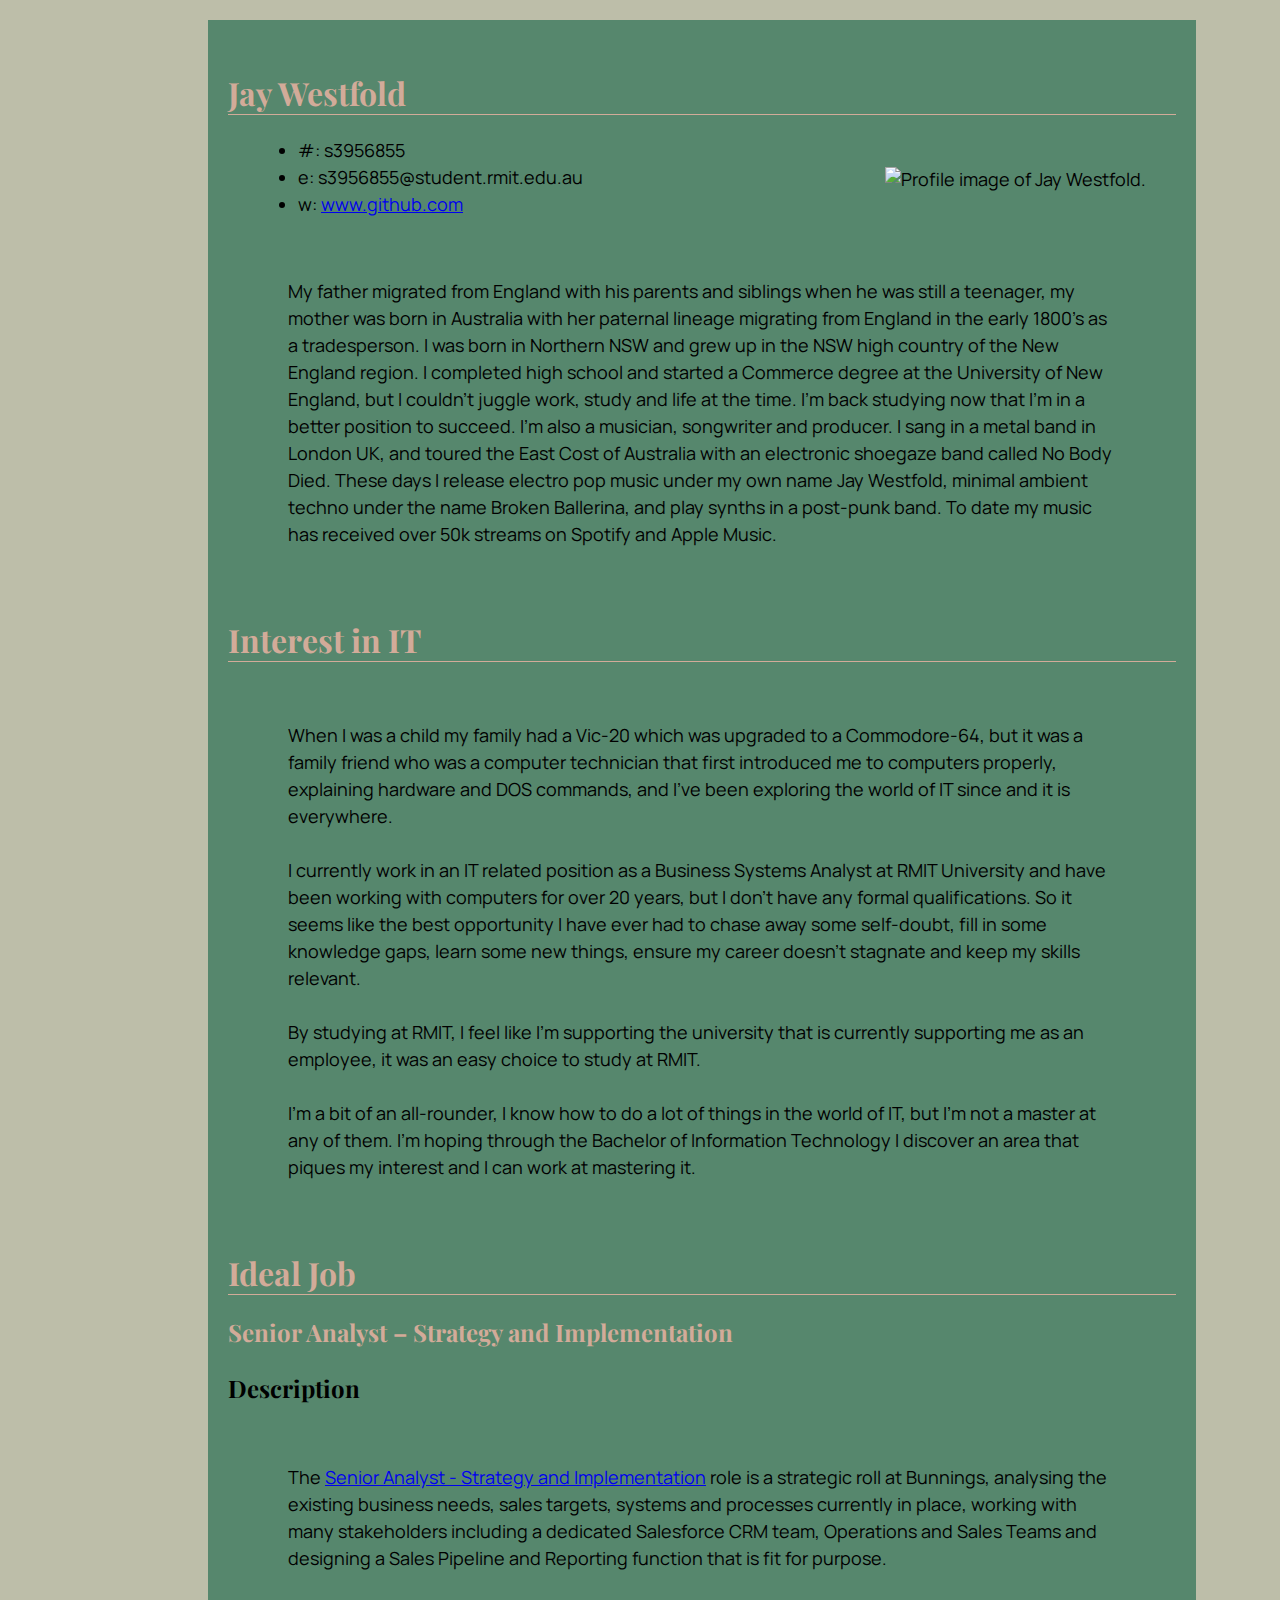
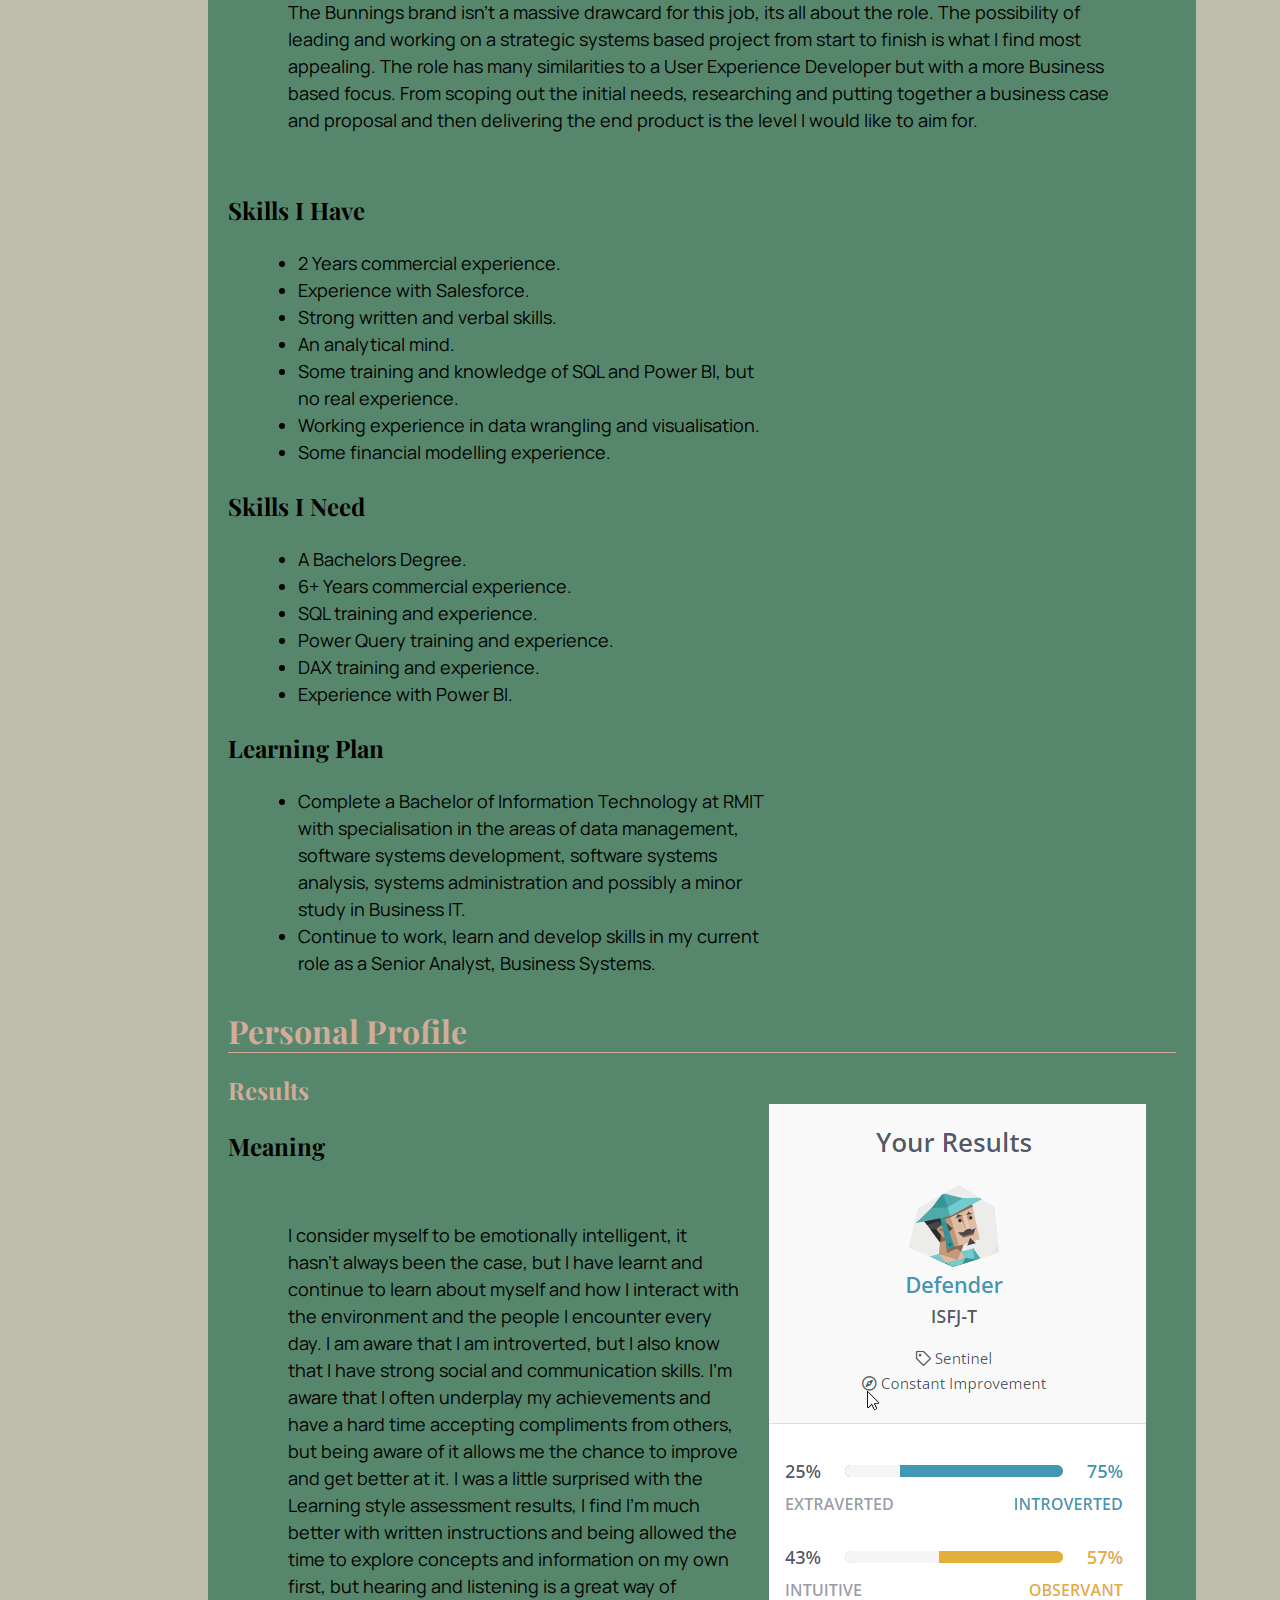
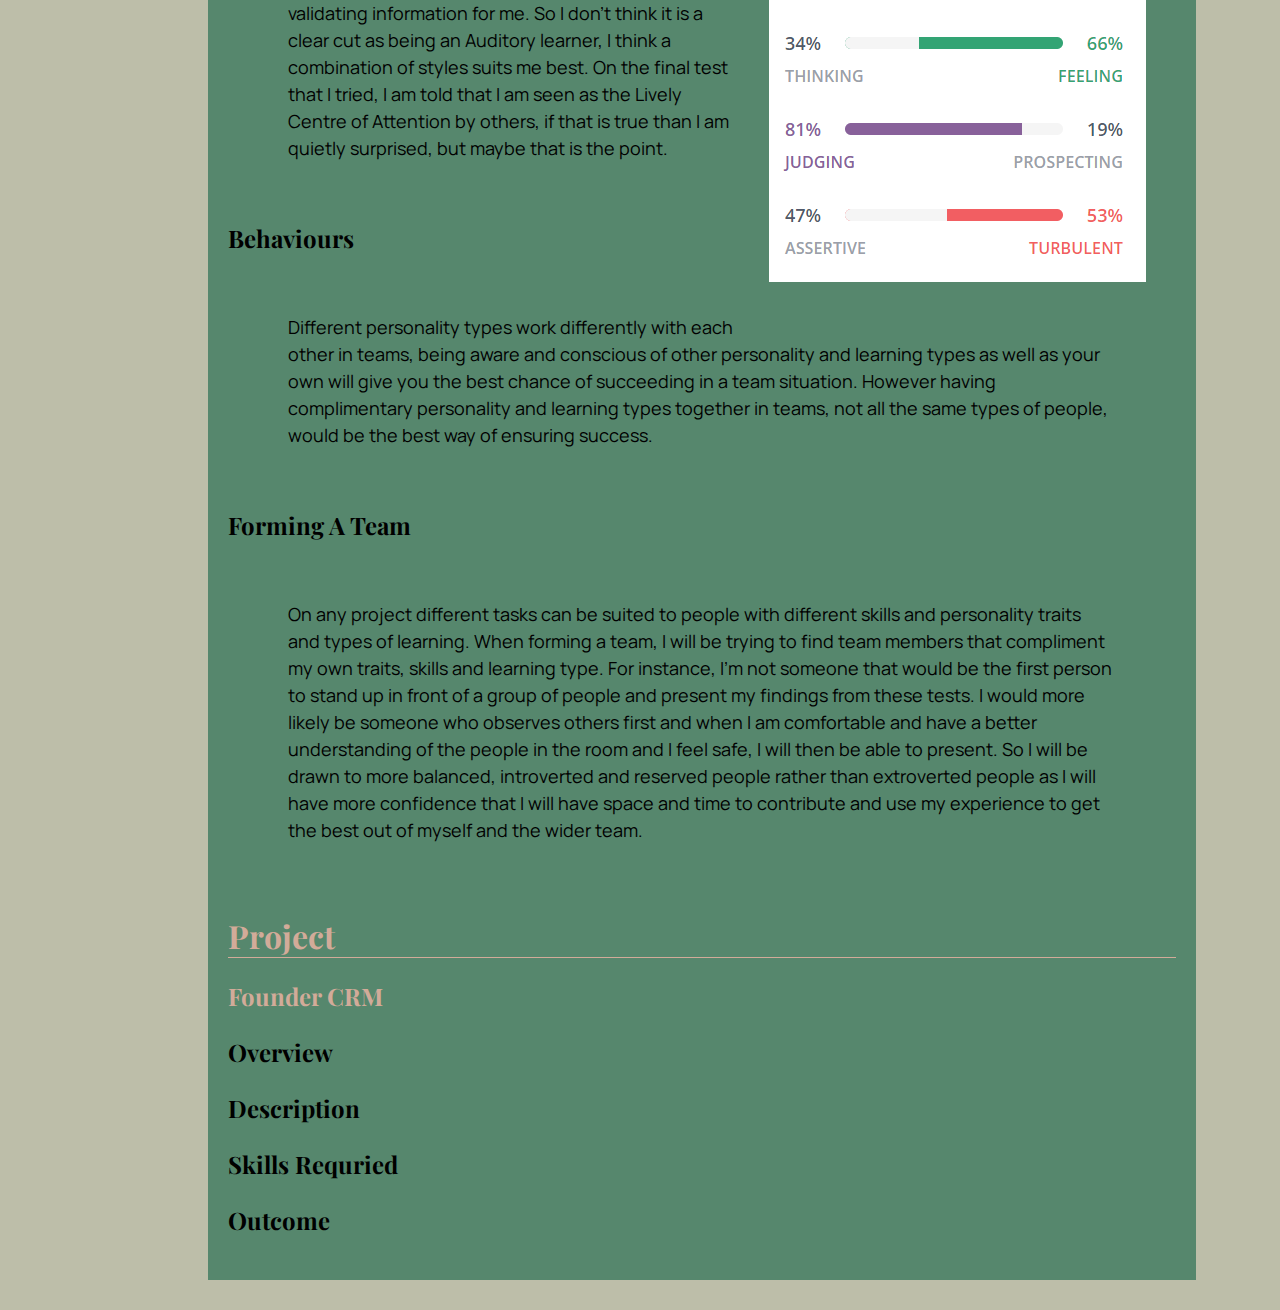
==== index.html @ c4c172e1 "Content and Style Update" ====
<!DOCTYPE html>
<html>
<head>
<title>Jay Westfold</title>

<link type="text/css" rel="stylesheet" href="style.css">
<link rel="preconnect" href="https://fonts.googleapis.com">
<link rel="preconnect" href="https://fonts.gstatic.com" crossorigin>
<link href="https://fonts.googleapis.com/css2?family=Manrope:wght@500&family=Playfair+Display&display=swap" rel="stylesheet">

</head>

<body>
  <div id="portfolio">

    <div id="header">
      <div class="headerTitle"><h1>Jay Westfold</h1></div>
      <div id="profilePic">
        <img src="/Users/jaywestfold/Dropbox/Coding/Introduction to IT/COSC2196_My_Profile/images/profile_pic.jpg" alt="Profile image of Jay Westfold." style="width:400px; height:400px"/>
      </div>
      <div id="headerContact">
        <ul>
        <li>#: s3956855</li>
        <li>e: s3956855@student.rmit.edu.au
        <li>w: <a href="http://www.GitHub.com" target="_blank">www.github.com</a></li>
        </ul>
        <p>
        My father migrated from England with his parents and siblings when he was still a teenager, my mother was born in Australia with her paternal lineage migrating from England in the early 1800’s as a tradesperson. I was born in Northern NSW and grew up in the NSW high country of the New England region. I completed high school and started a Commerce degree at the University of New England, but I couldn’t juggle work, study and life at the time. I’m back studying now that I’m in a better position to succeed. I’m also a musician, songwriter and producer. I sang in a metal band in London UK, and toured the East Cost of Australia with an electronic shoegaze band called No Body Died. These days I release electro pop music under my own name Jay Westfold, minimal ambient techno under the name Broken Ballerina, and play synths in a post-punk band. To date my music has received over 50k streams on Spotify and Apple Music.
      </p>
      </div>
    </div>

    <div id="mainArea">
      <section>
        <div class="sectionTitle"><h1>Interest in IT</h1></div>
          <div class="sectionContent">
            <article>
              <p>
              When I was a child my family had a Vic-20 which was upgraded to a Commodore-64, but it was a family friend who was a computer technician that first introduced me to computers properly, explaining hardware and DOS commands,  and I've been exploring the world of IT since and it is everywhere.
              <br>
              <br>
              I currently work in an IT related position as a Business Systems Analyst at RMIT University and have been working with computers for over 20 years, but I don't have any formal qualifications. So it seems like the best opportunity I have ever had to chase away some self-doubt, fill in some knowledge gaps, learn some new things, ensure my career doesn’t stagnate and keep my skills relevant.
              <br>
              <br>
              By studying at RMIT, I feel like I’m supporting the university that is currently supporting me as an employee, it was an easy choice to study at RMIT.
              <br>
              <br>
              I’m a bit of an all-rounder, I know how to do a lot of things in the world of IT, but I’m not a master at any of them. I’m hoping through the Bachelor of Information Technology I discover an area that piques my interest and I can work at mastering it.
              </p>
            </article>
          </div>
      </section>
      <section>
        <div class="sectionTitle"><h1>Ideal Job</h1></div>
          <div class="sectionContent">
            <article>
              <h2>Senior Analyst – Strategy and Implementation</h2>
                <h3>Description</h3>
                  <p>
                  The <a href="https://au.linkedin.com/jobs/view/senior-analyst-strategy-and-implementation-at-bunnings-2929585735" target="_blank">Senior Analyst - Strategy and Implementation</a> role is a strategic roll at Bunnings, analysing the existing business needs, sales targets, systems and processes currently in place, working with many stakeholders including a dedicated Salesforce CRM team, Operations and Sales Teams and designing a Sales Pipeline and Reporting function that is fit for purpose.
                  <br>
                  <br>
                  The Bunnings brand isn’t a massive drawcard for this job, its all about the role. The possibility of leading and working on a strategic systems based project from start to finish is what I find most appealing. The role has many similarities to a User Experience Developer but with a more Business based focus. From scoping out the initial needs, researching and putting together a business case and proposal and then delivering the end product is the level I would like to aim for.
                  </p>
                <h3>Skills I Have</h3>
                <ul>
                  <li>2 Years commercial experience.</li>
                  <li>Experience with Salesforce.</li>
                  <li>Strong written and verbal skills.</li>
                  <li>An analytical mind.</li>
                  <li>Some training and knowledge of SQL and Power BI, but no real experience.</li>
                  <li>Working experience in data wrangling and visualisation.</li>
                  <li>Some financial modelling experience.</li>
                </ul>
                <h3>Skills I Need</h3>
                <ul>
                  <li>A Bachelors Degree.</li>
                  <li>6+ Years commercial experience.</li>
                  <li>SQL training and experience.</li>
                  <li>Power Query training and experience.</li>
                  <li>DAX training and experience.</li>
                  <li>Experience with Power BI.</li>
                </ul>
                <h3>Learning Plan</h3>
                <ul>
                  <li>Complete a Bachelor of Information Technology at RMIT with specialisation in the areas of data management, software systems development, software systems analysis, systems administration and possibly a minor study in Business IT.</li>
                  <li>Continue to work, learn and develop skills in my current role as a Senior Analyst, Business Systems.</li>
                </ul>
            </article>
          </div>
      </section>
      <section>
        <div class="sectionTitle"><h1>Personal Profile</h1></div>
          <div class="sectionContent">
            <div id="sectionPic">
              <img src="images/personalities_defender.png" alt="Myers Briggs Personality Test Results."/>
            </div>
            <article>
              <h2>Results</h2>
                <h3>Meaning</h3>
                <p>
                I consider myself to be emotionally intelligent, it hasn’t always been the case, but I have learnt and continue to learn about myself and how I interact with the environment and the people I encounter every day. I am aware that I am introverted, but I also know that I have strong social and communication skills. I’m aware that I often underplay my achievements and have a hard time accepting compliments from others, but being aware of it allows me the chance to improve and get better at it. I was a little surprised with the Learning style assessment results, I find I’m much better with written instructions and being allowed the time to explore concepts and information on my own first, but hearing and listening is a great way of validating information for me. So I don’t think it is a clear cut as being an Auditory learner, I think a combination of styles suits me best. On the final test that I tried, I am told that I am seen as the Lively Centre of Attention by others, if that is true than I am quietly surprised, but maybe that is the point.
                </p>
                <h3>Behaviours</h3>
                <p>
                Different personality types work differently with each other in teams, being aware and conscious of other personality and learning types as well as your own will give you the best chance of succeeding in a team situation. However having complimentary personality and learning types together in teams, not all the same types of people, would be the best way of ensuring success.
                </p>
                <h3>Forming A Team</h3>
                <p>
                On any project different tasks can be suited to people with different skills and personality traits and types of learning. When forming a team, I will be trying to find team members that compliment my own traits, skills and learning type. For instance, I’m not someone that would be the first person to stand up in front of a group of people and present my findings from these tests. I would more likely be someone who observes others first and when I am comfortable and have a better understanding of the people in the room and I feel safe, I will then be able to present. So I will be drawn to more balanced, introverted and reserved people rather than extroverted people as I will have more confidence that I will have space and time to contribute and use my experience to get the best out of myself and the wider team.
                </p>
            </article>
          </div>
      </section>
      <section>
        <div class="sectionTitle"><h1>Project</h1></div>
          <div class="sectionContent">
            <article>
              <h2>Founder CRM</h2>
                <h3>Overview</h3>
                <h3>Description</h3>
                <h3>Skills Requried</h3>
                <h3>Outcome</h3>
            </article>
          </div>
      </section>
    </div>

  </div>
</body>
</html>
---- style.css ----
html, body {
  background: #BDBEA9;
  font-family: 'Manrope', sans-serif, helvetica, arial;
  font-size: 18px;
  color: #000000;
}

h1{
  border-bottom: 0.5px solid #D2AB99;
  padding: 10px 0 0;
  font-family: 'Playfair Display', serif;
  font-size: 32px;
  color: #D2AB99;
}

h2{
  border-bottom: 0 solid #D2AB99;
  padding: 0;
  font-family: 'Playfair Display', serif;
  font-size: 24px;
  color: #D2AB99;
}

h3{
  padding: 0;
  font-family: 'Playfair Display', serif;
  font-size: 24px;
  color: #000000
}

p{
  margin: 30px;
  border: 30px solid transparent;
  font-family: 'Manrope', sans-serif;
  font-size: 1em;
  line-height: 1.5em;
  color: #000000;
}

ul{
  width:50%;
  margin: 0px 30px 0px 30px;
  border: 0px solid transparent;
  font-family: 'Manrope', sans-serif;
  font-size: 18px;
  line-height: 1.5em;
  color: #000000;
}

#portfolio{
  margin: 20px 200px 30px 200px;
  padding: 20px;
  background: #56876D;
  width:75%;
}
#header{}
#headerTitle{}
#profilePic{
  float: right;
  padding: 30px;
}
#headerContact{}
#mainArea{}
#mainArea h1{}
#sectionTitle{}
#sectionContent{}
  #sectionPic{
    float: right;
    padding: 30px;
  }
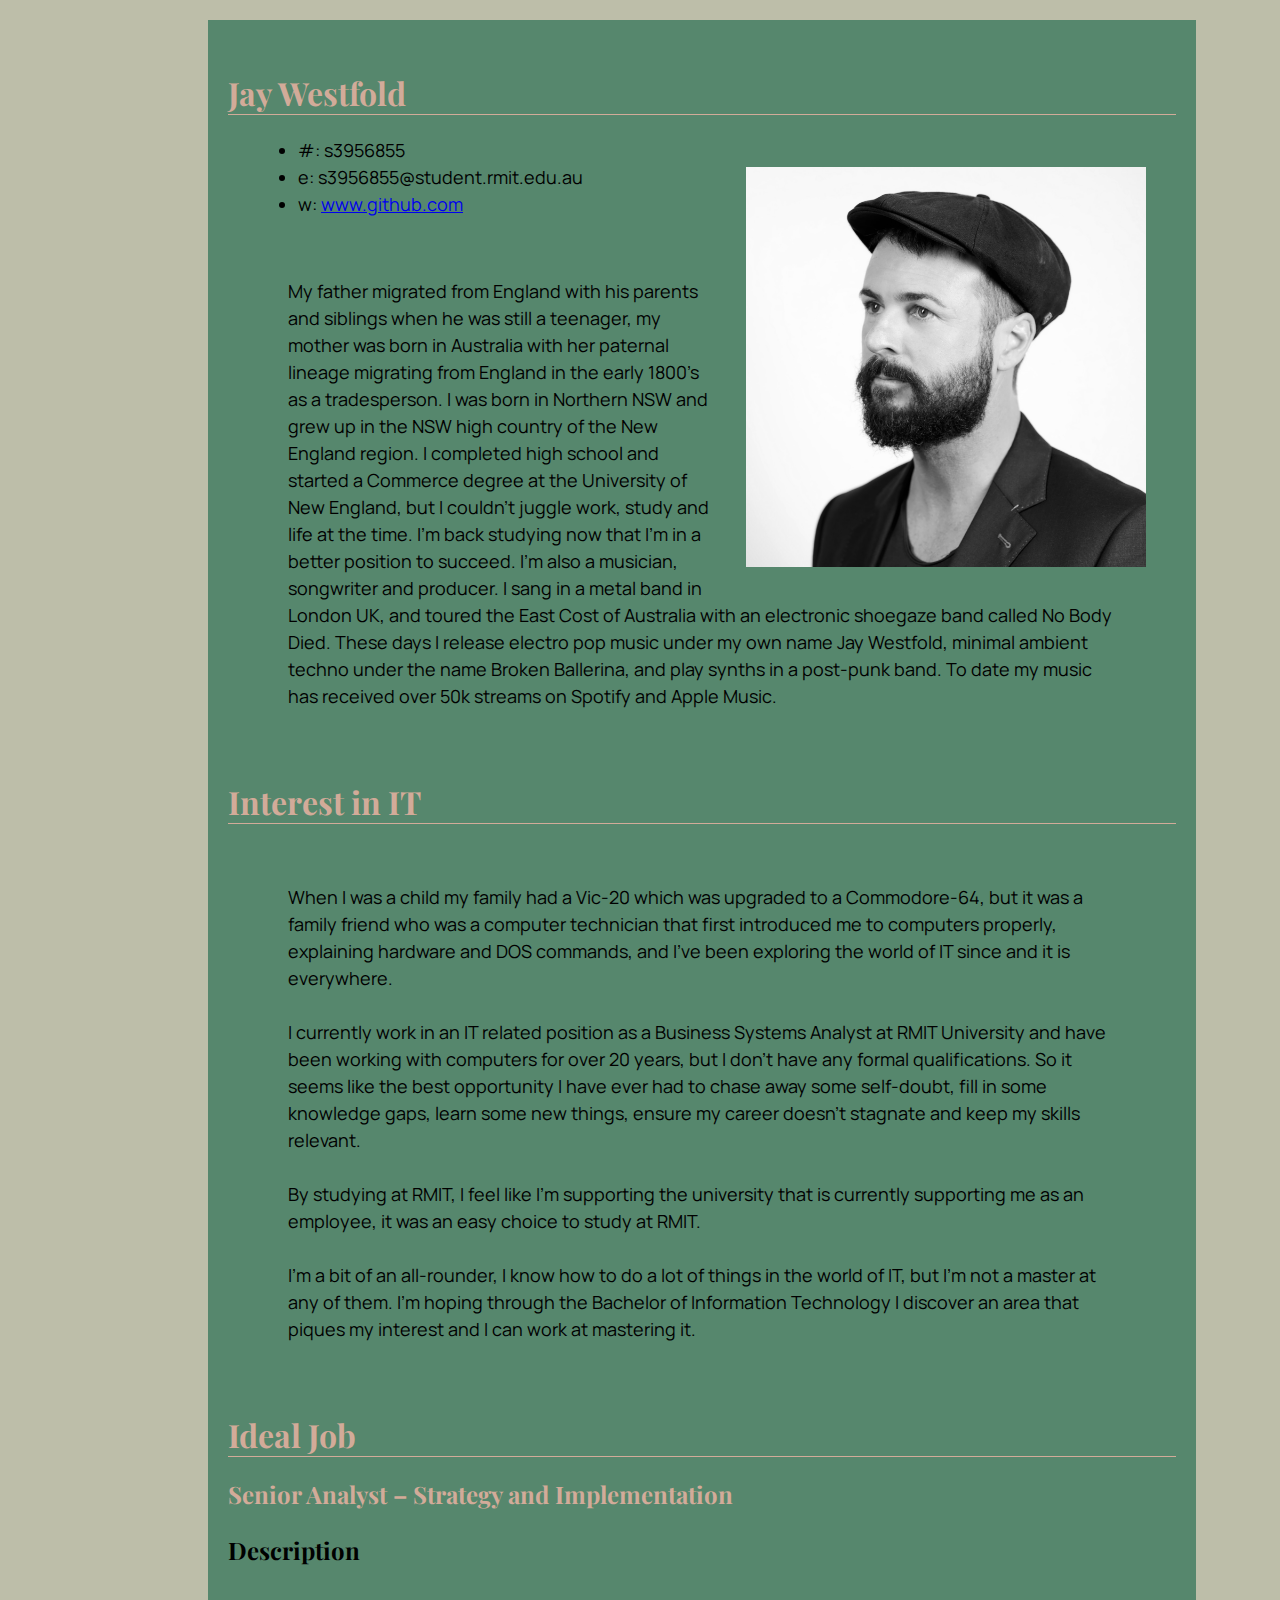
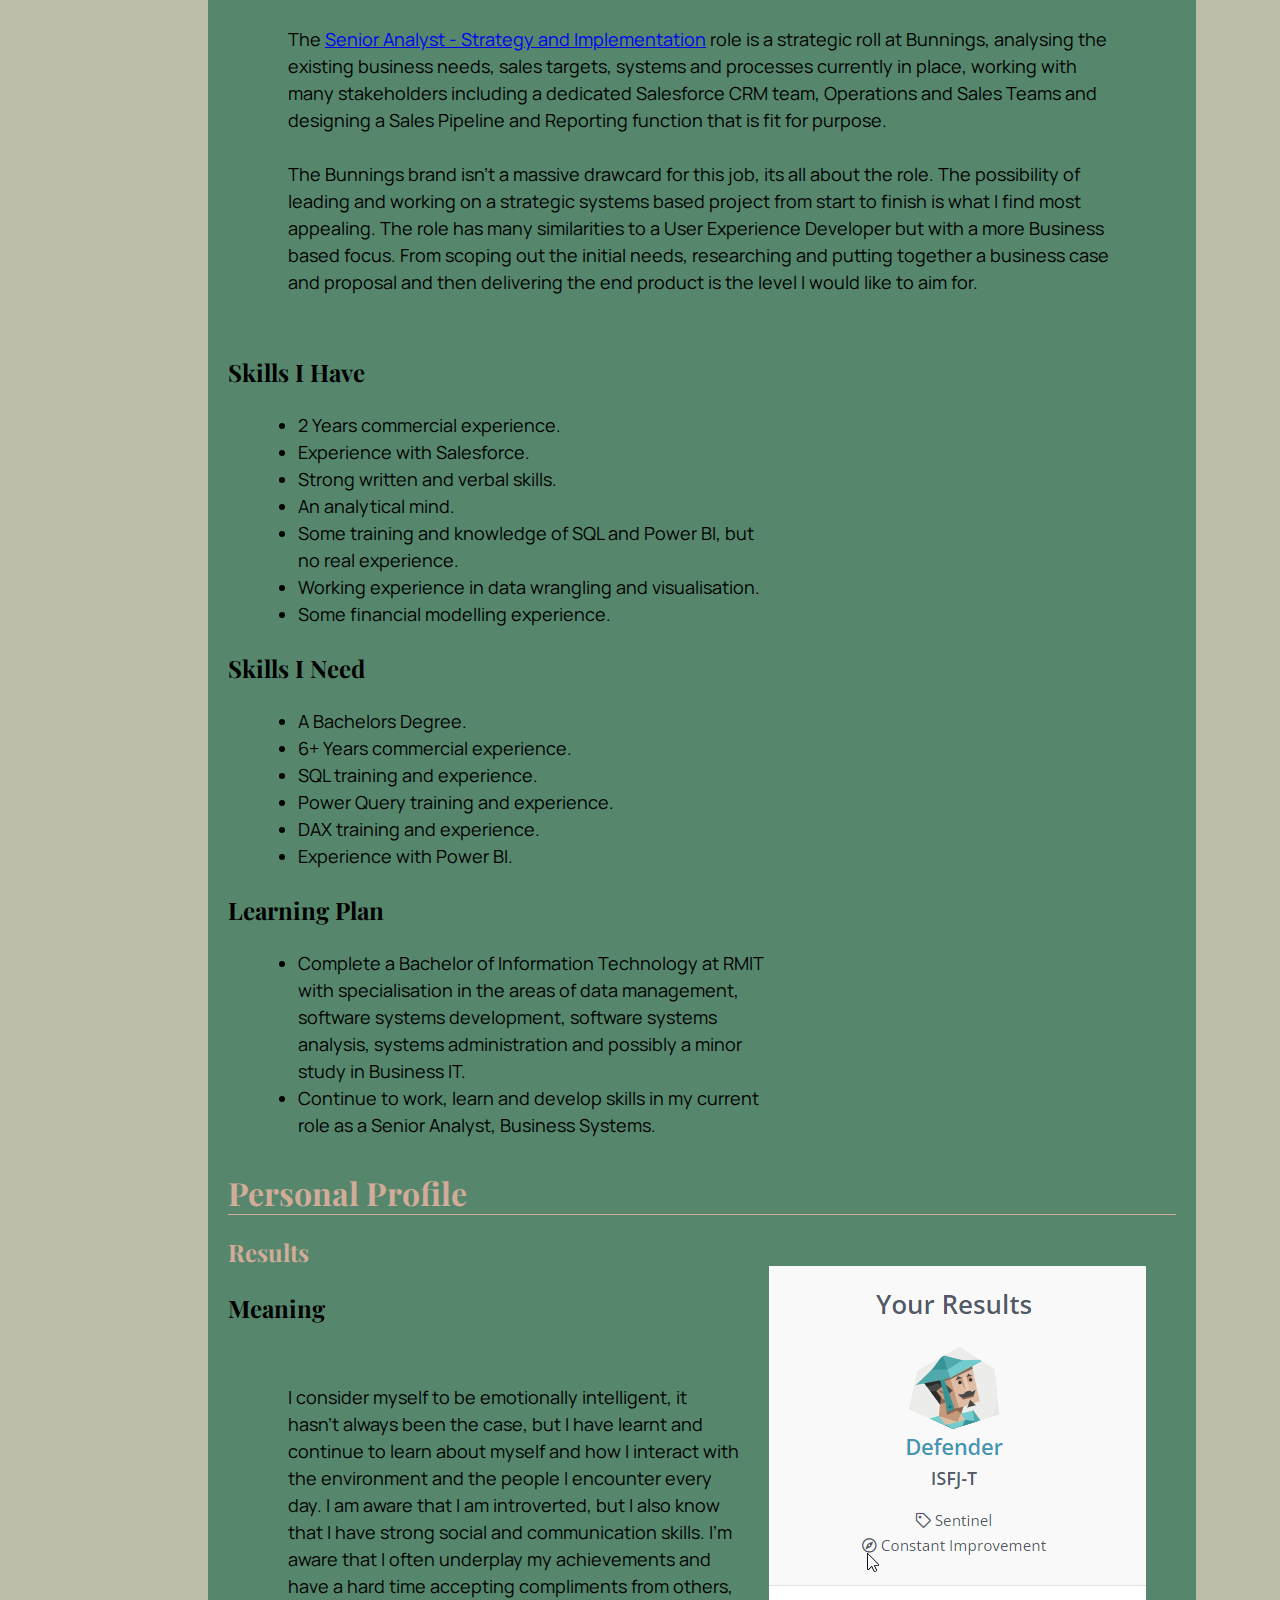
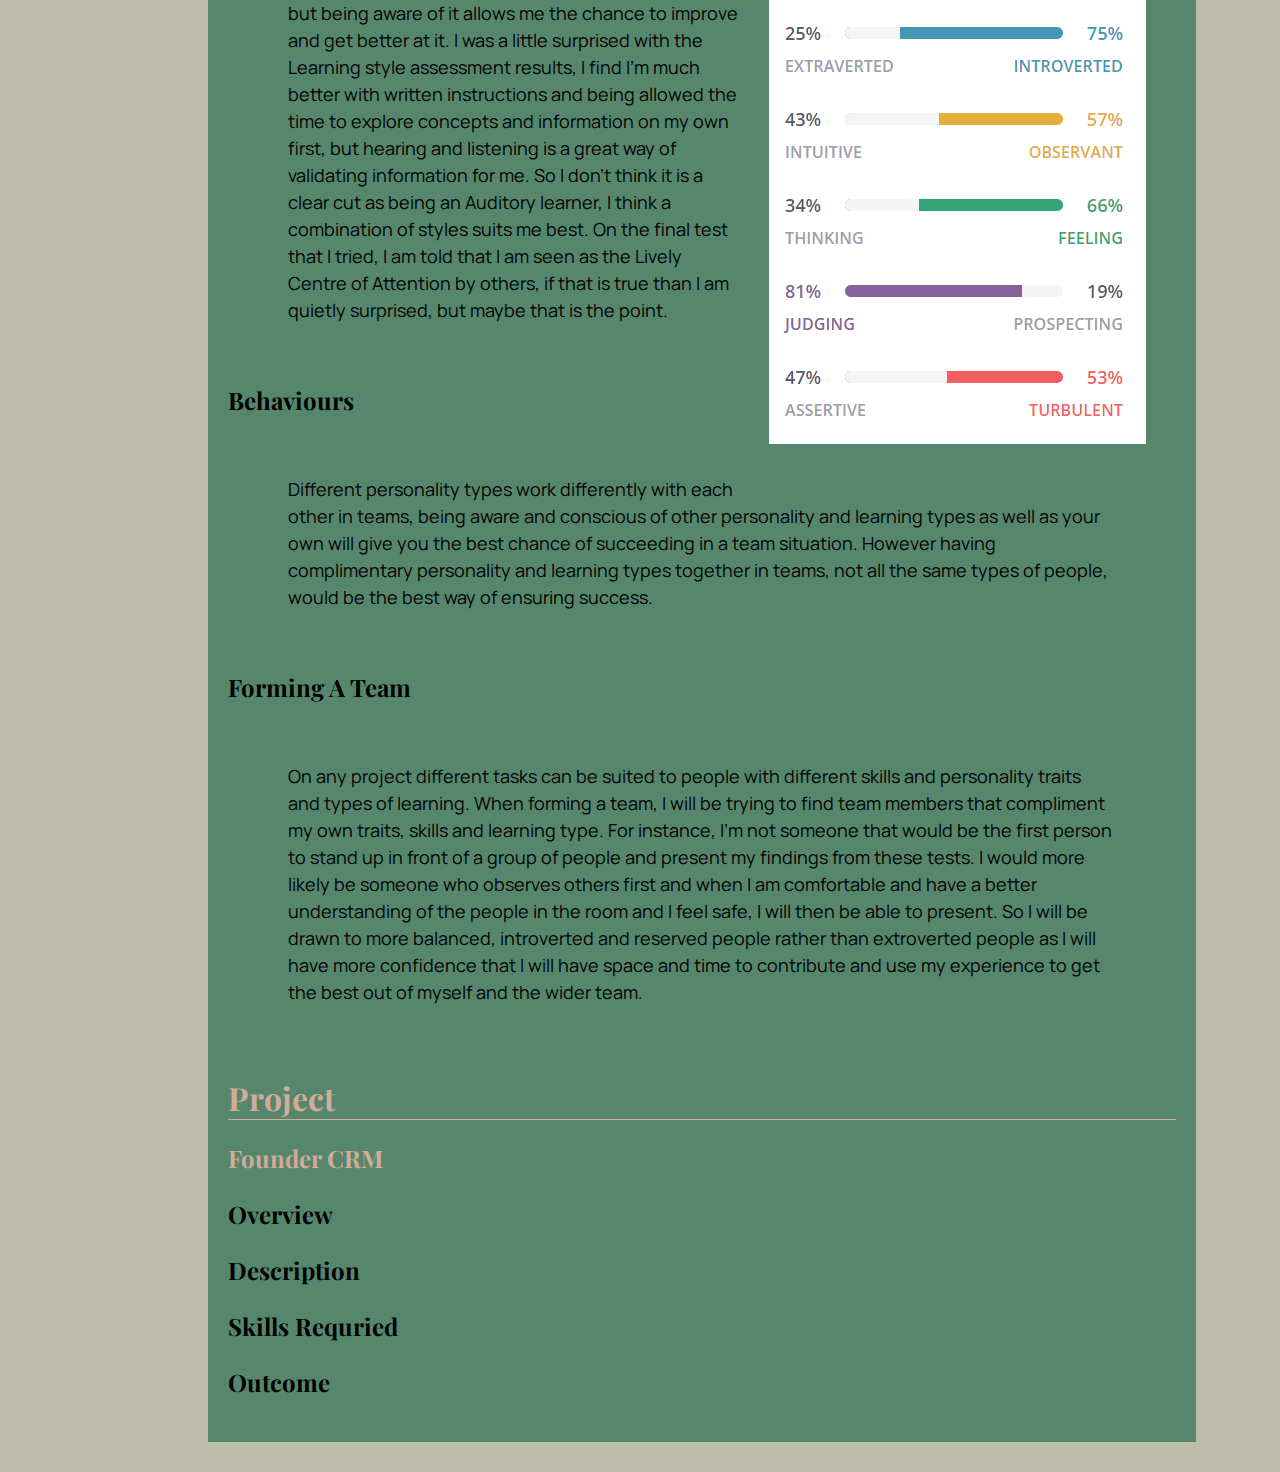
==== commit 19dc8c3e: "Update index.html" ====
--- a/index.html
+++ b/index.html
@@ -16,7 +16,7 @@
     <div id="header">
       <div class="headerTitle"><h1>Jay Westfold</h1></div>
       <div id="profilePic">
-        <img src="/Users/jaywestfold/Dropbox/Coding/Introduction to IT/COSC2196_My_Profile/images/profile_pic.jpg" alt="Profile image of Jay Westfold." style="width:400px; height:400px"/>
+        <img src="images/profile_pic.jpg" alt="Profile image of Jay Westfold." style="width:400px; height:400px"/>
       </div>
       <div id="headerContact">
         <ul>
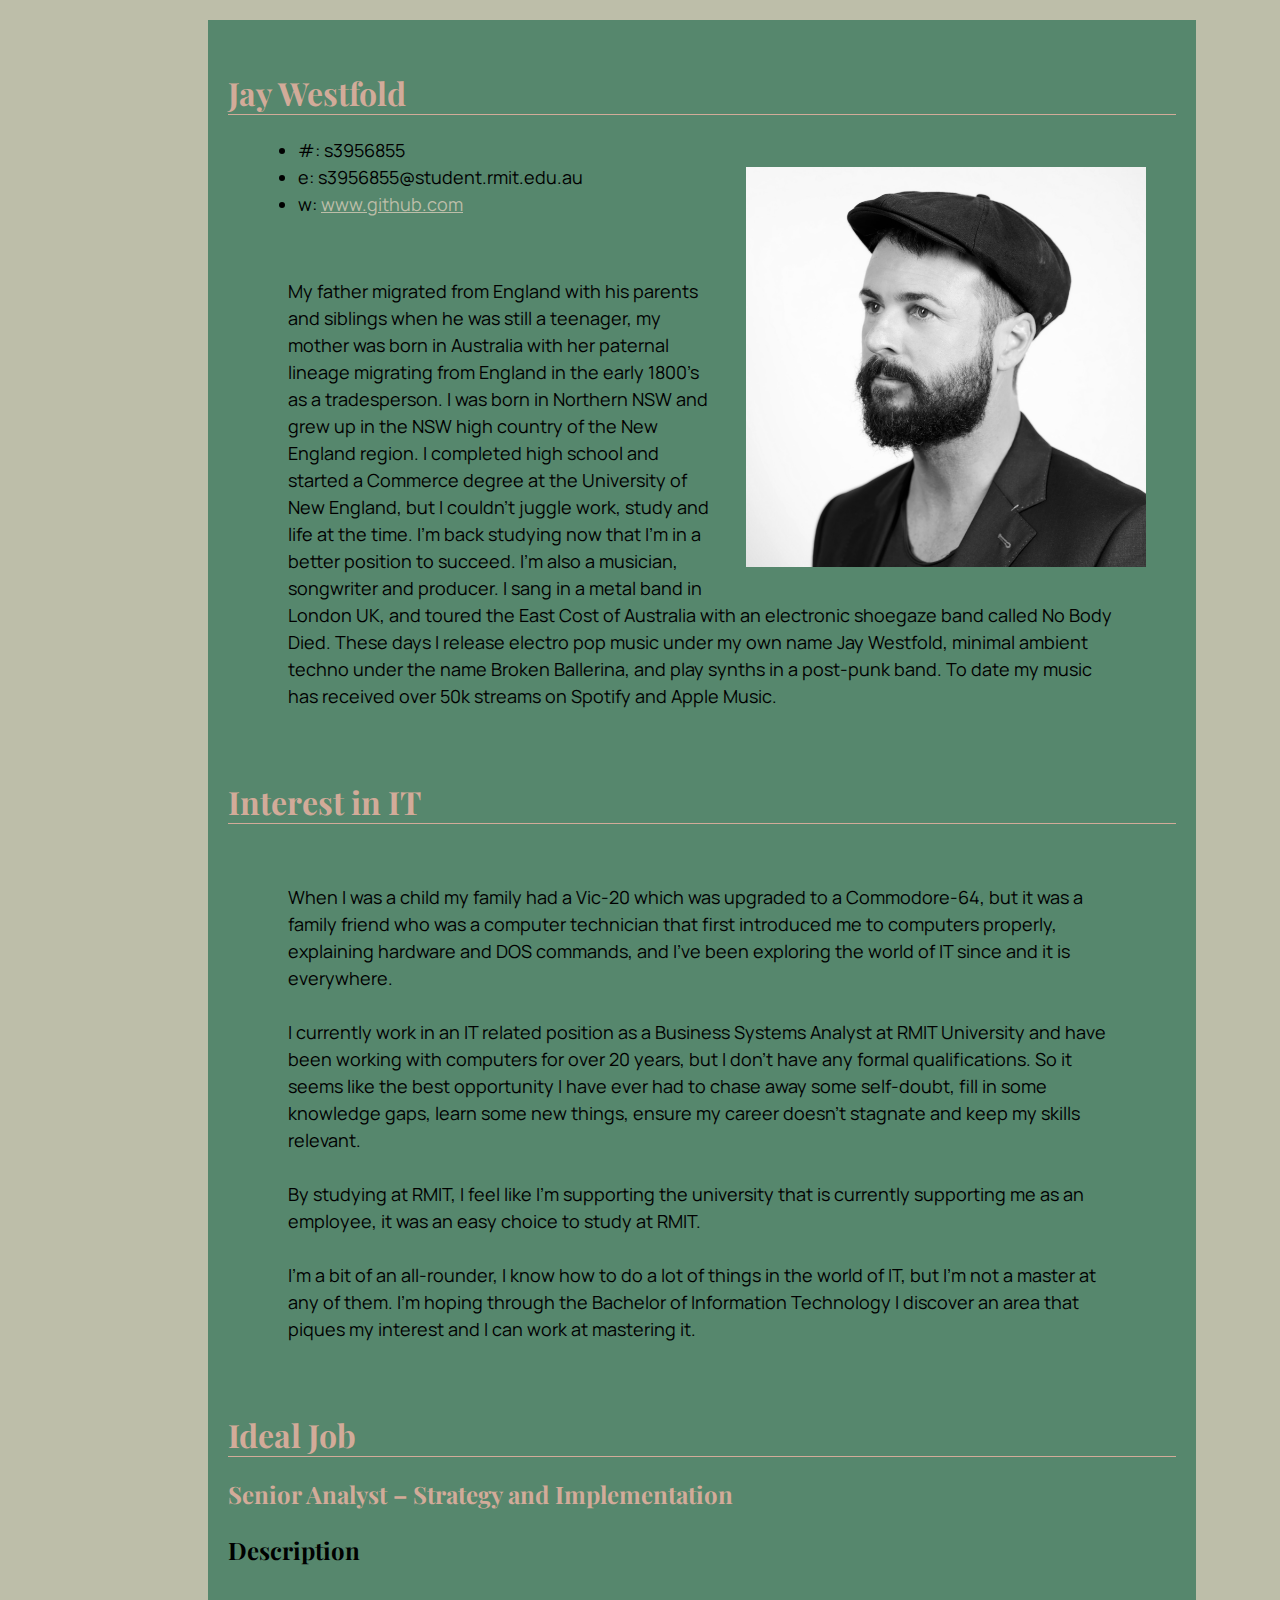
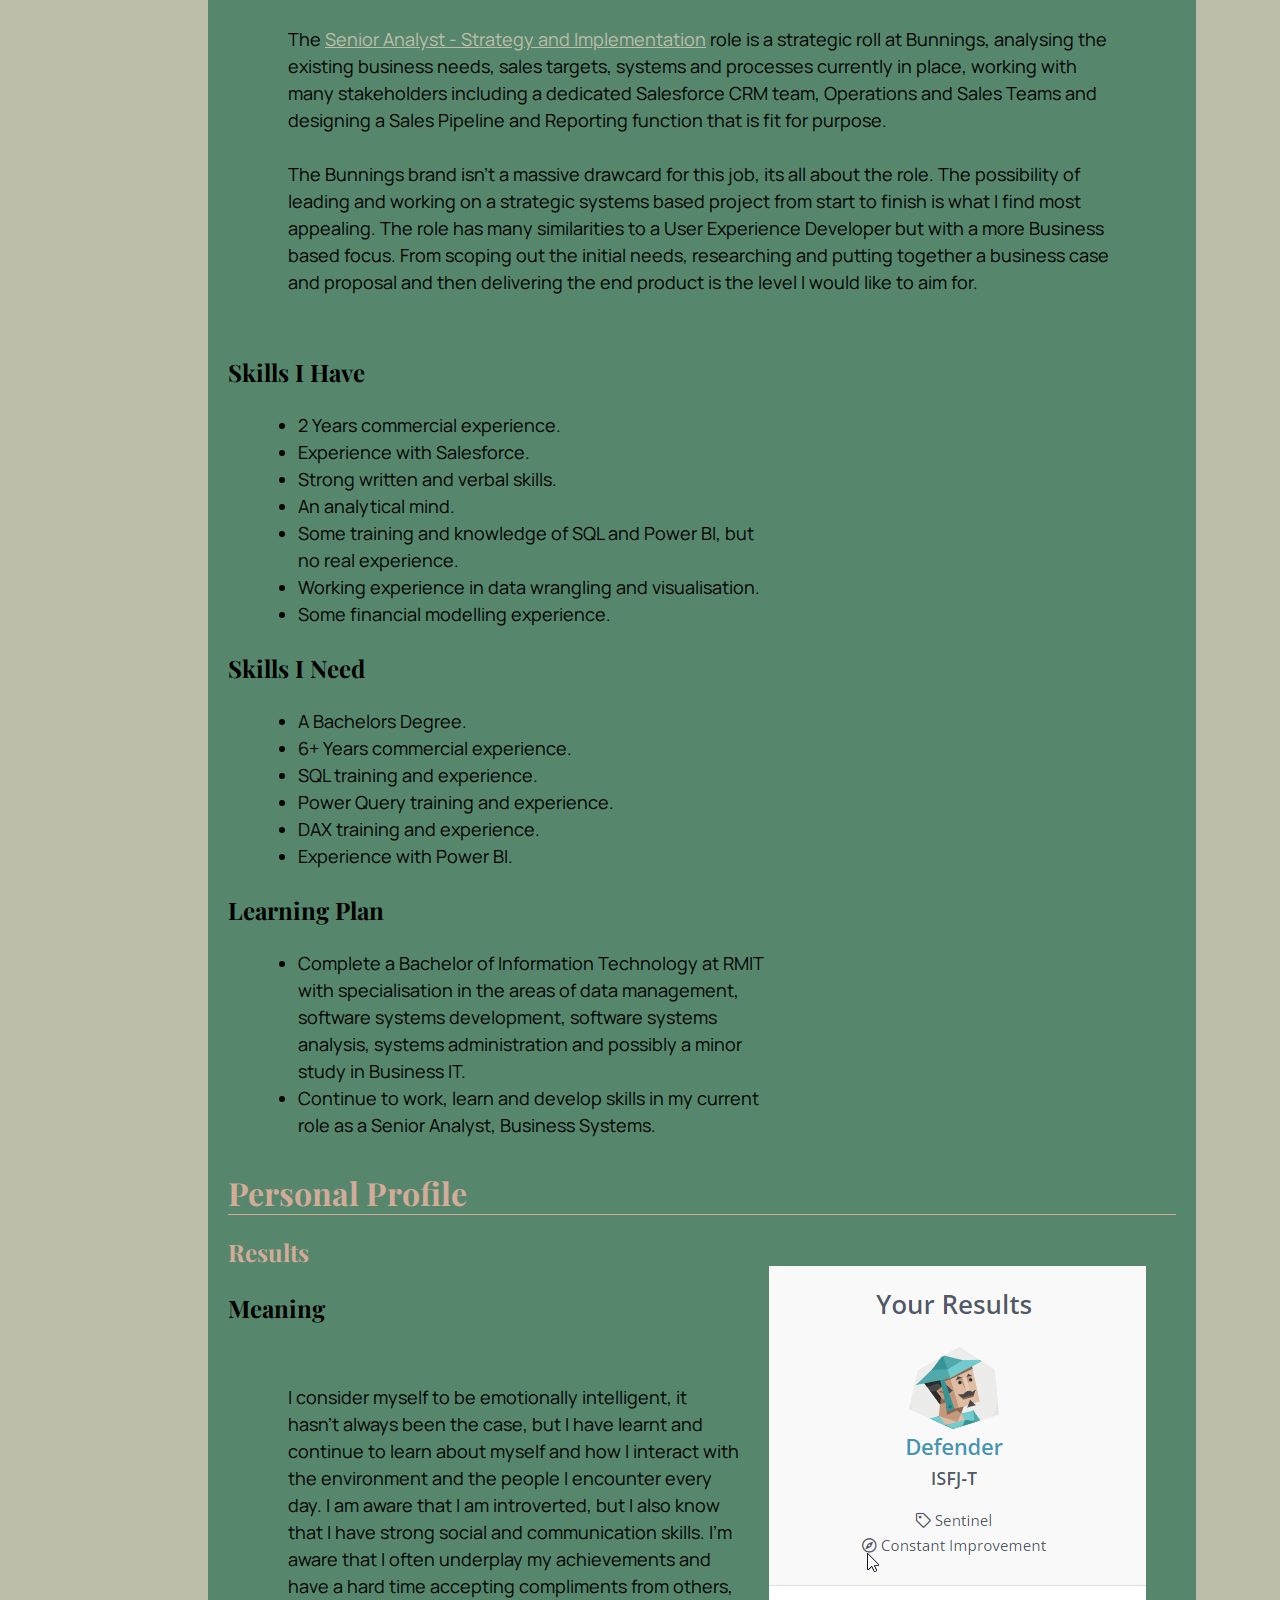
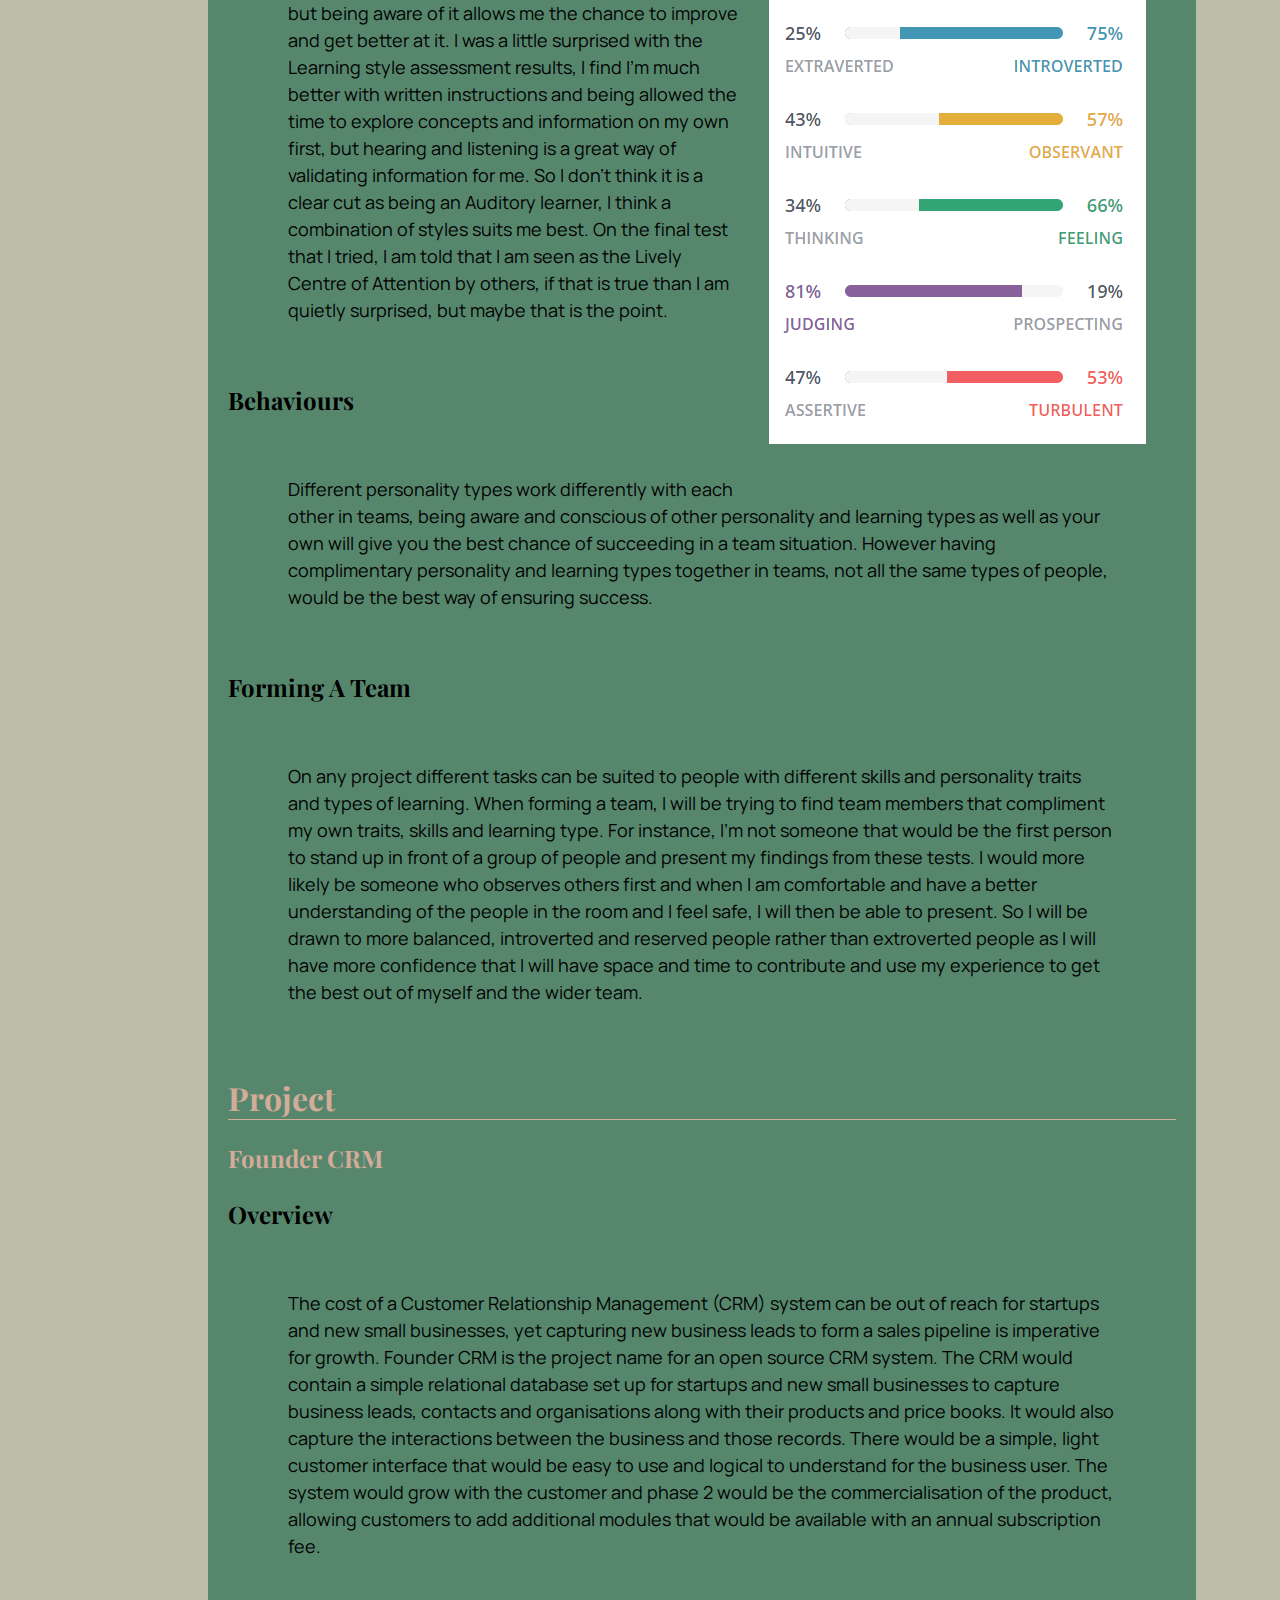
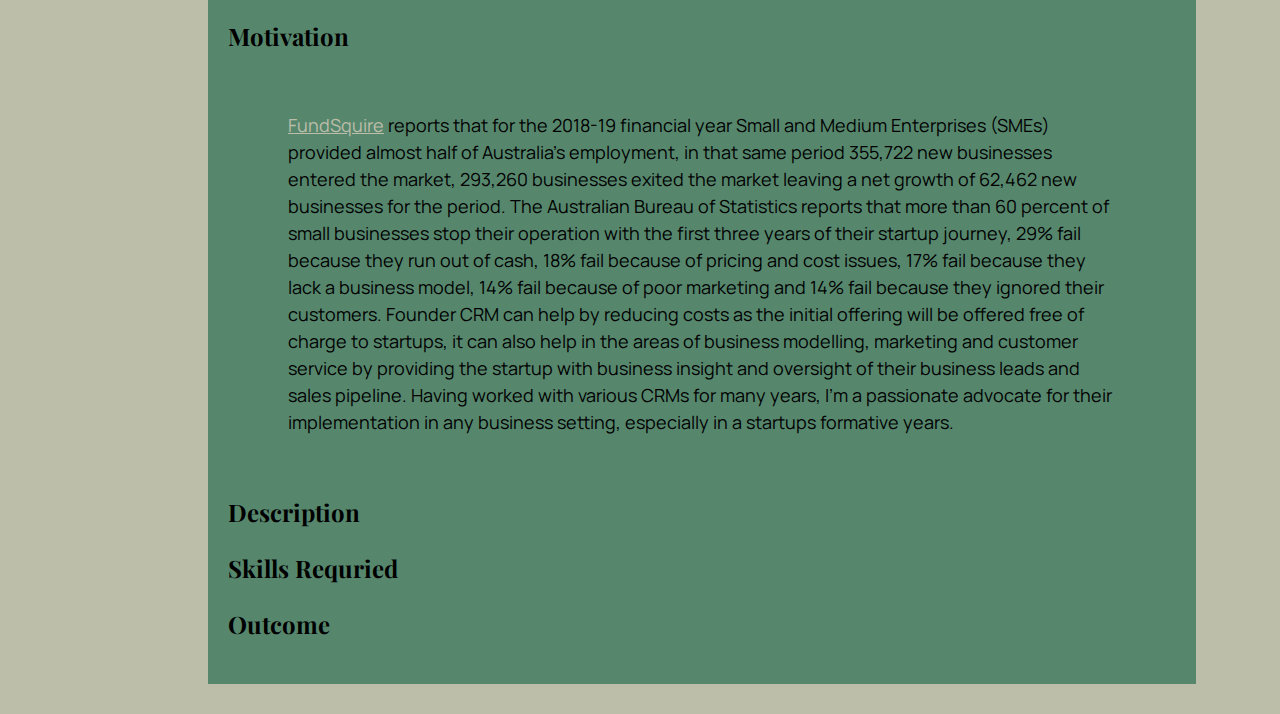
==== commit 3461661c: "Update index.html" ====
--- a/index.html
+++ b/index.html
@@ -118,6 +118,13 @@
             <article>
               <h2>Founder CRM</h2>
                 <h3>Overview</h3>
+                <p>
+                The cost of a Customer Relationship Management (CRM) system can be out of reach for startups and new small businesses, yet capturing new business leads to form a sales pipeline is imperative for growth. Founder CRM is the project name for an open source CRM system. The CRM would contain a simple relational database set up for startups and new small businesses to capture business leads, contacts and organisations along with their products and price books. It would also capture the interactions between the business and those records. There would be a simple, light customer interface that would be easy to use and logical to understand for the business user.  The system would grow with the customer and phase 2 would be the commercialisation of the product, allowing customers to add additional modules that would be available with an annual subscription fee.
+                </p>
+                <h3>Motivation</h3>
+                <p>
+                <a href="https://fundsquire.com.au/business-startup-statistics-australia/#:~:text=Between%20FY%2018%2D19%3A,market%2C%20making%20up%20293%2C260%20exits." target="_blank">FundSquire</a> reports that for the 2018-19 financial year Small and Medium Enterprises (SMEs) provided almost half of Australia’s employment, in that same period 355,722 new businesses entered the market, 293,260 businesses exited the market leaving a net growth of 62,462 new businesses for the period. The Australian Bureau of Statistics reports that more than 60 percent of small businesses stop their operation with the first three years of their startup journey, 29% fail because they run out of cash, 18% fail because of pricing and cost issues, 17% fail because they lack a business model, 14% fail because of poor marketing and 14% fail because they ignored their customers. Founder CRM can help by reducing costs as the initial offering will be offered free of charge to startups, it can also help in the areas of business modelling, marketing and customer service by providing the startup with business insight and oversight of their business leads and sales pipeline. Having worked with various CRMs for many years, I’m a passionate advocate for their implementation in any business setting, especially in a startups formative years.
+                </p>
                 <h3>Description</h3>
                 <h3>Skills Requried</h3>
                 <h3>Outcome</h3>
--- a/style.css
+++ b/style.css
@@ -47,6 +47,28 @@
   color: #000000;
 }
 
+a:link {
+  color: #BDBEA9;
+}
+
+a:visited {
+  color: #BDBEA9;
+}
+
+a:focus {
+  border-bottom: 1px solid;
+  background: #BDBEA9;
+}
+
+a:hover {
+  border-bottom: 1px solid;
+  background: #04724D;
+}
+
+a:active {
+  color: #04724D;
+}
+
 #portfolio{
   margin: 20px 200px 30px 200px;
   padding: 20px;
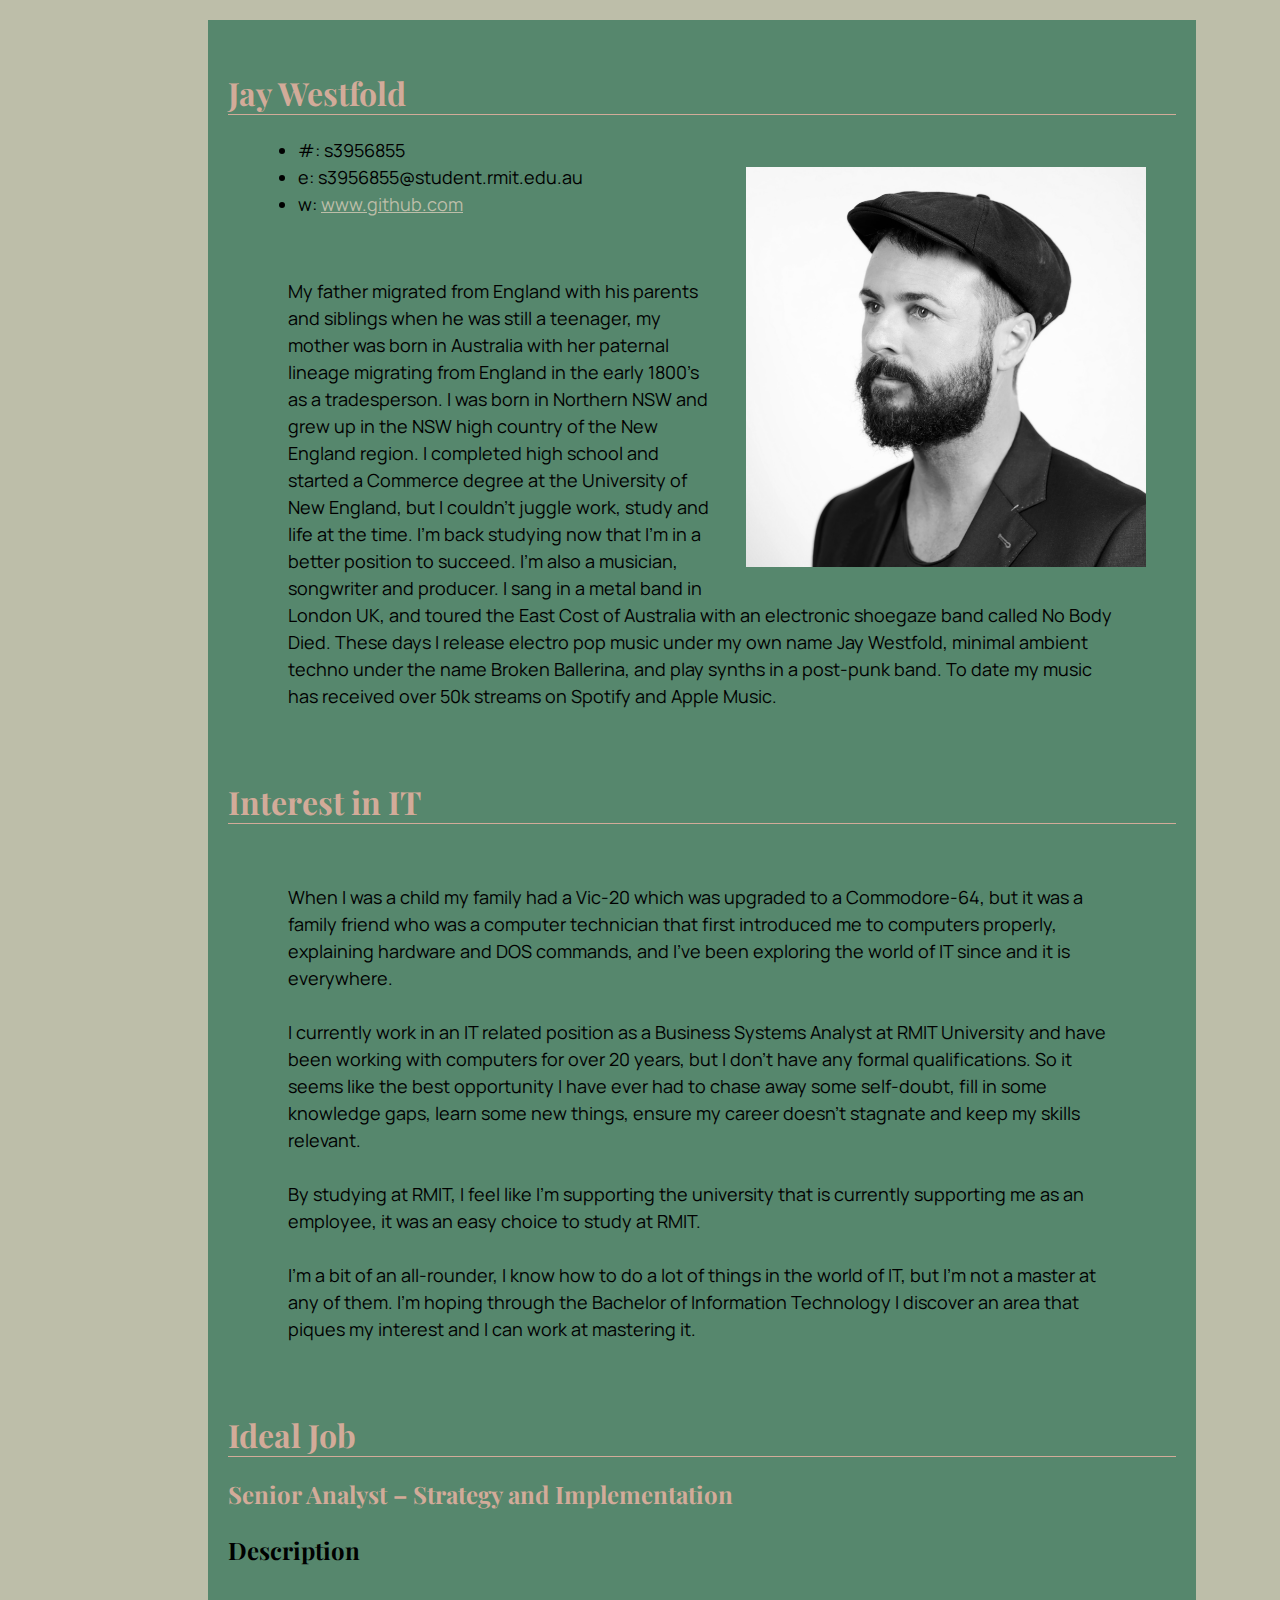
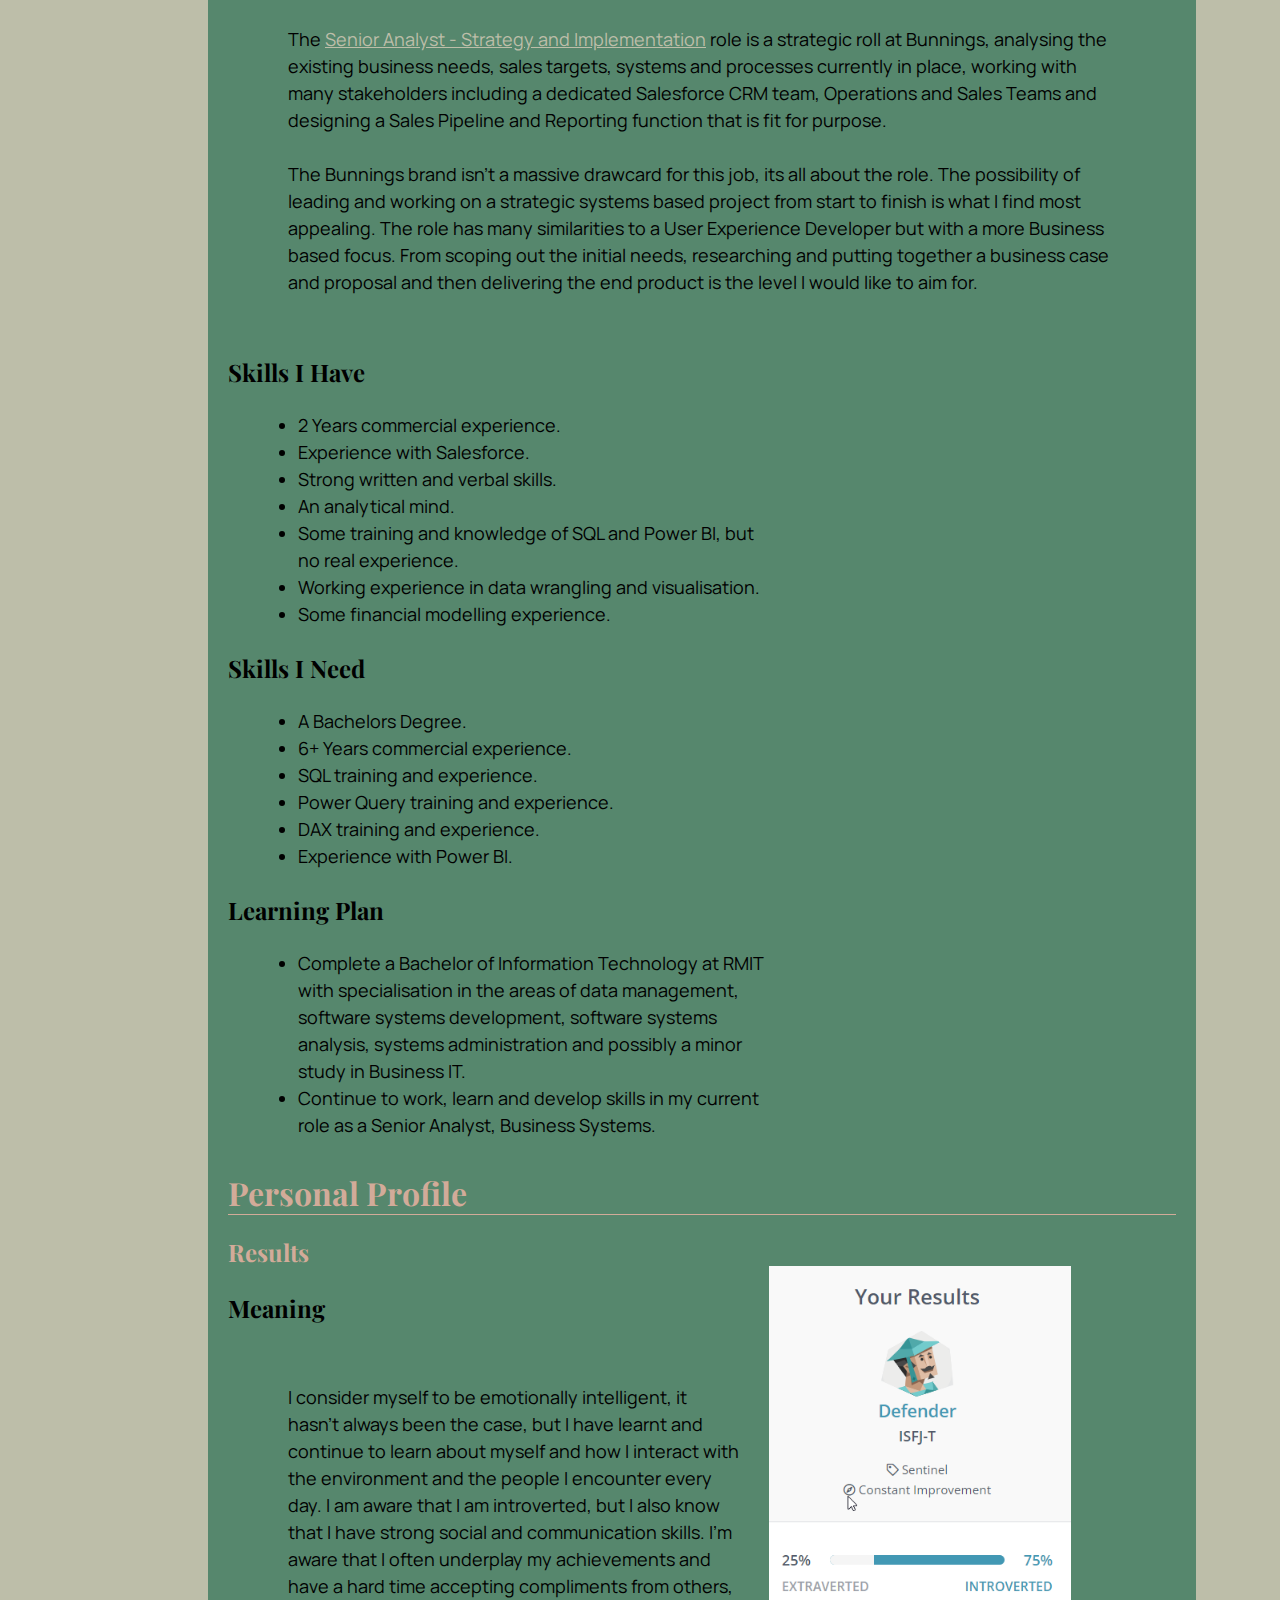
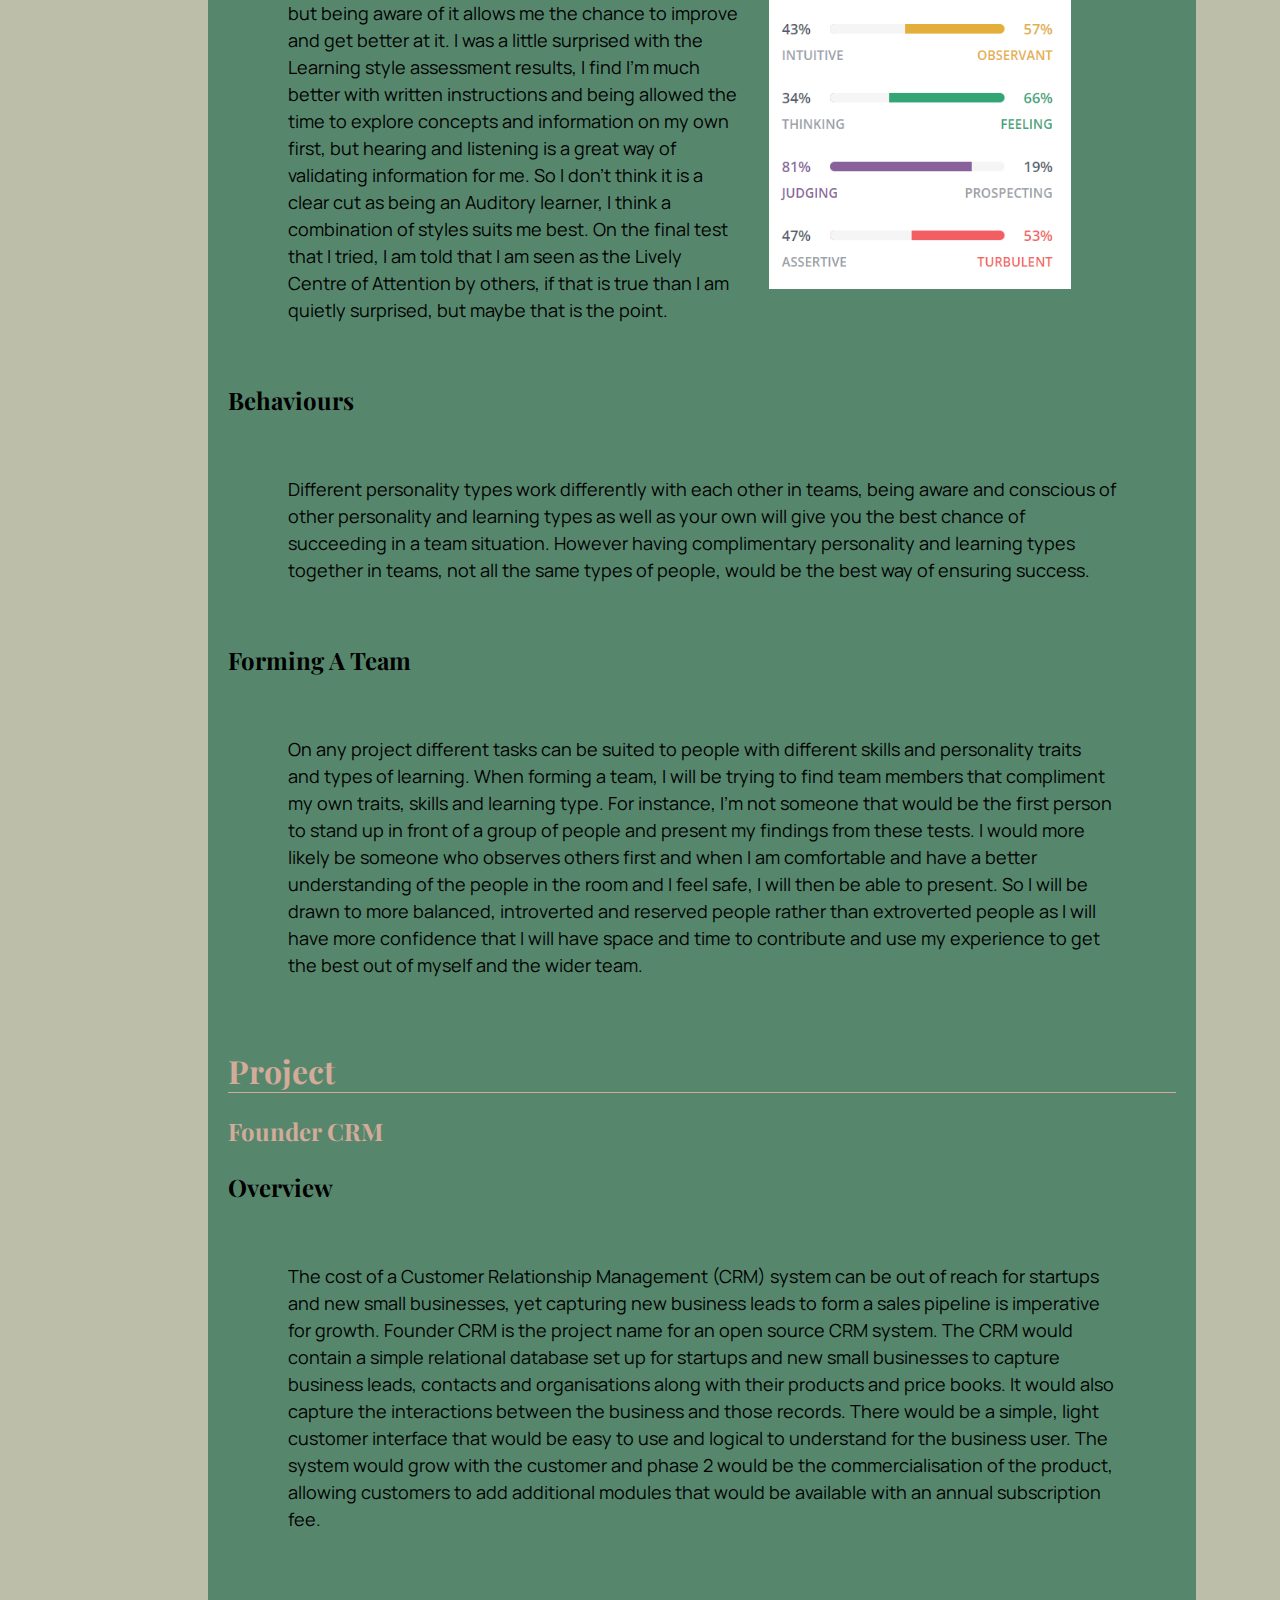
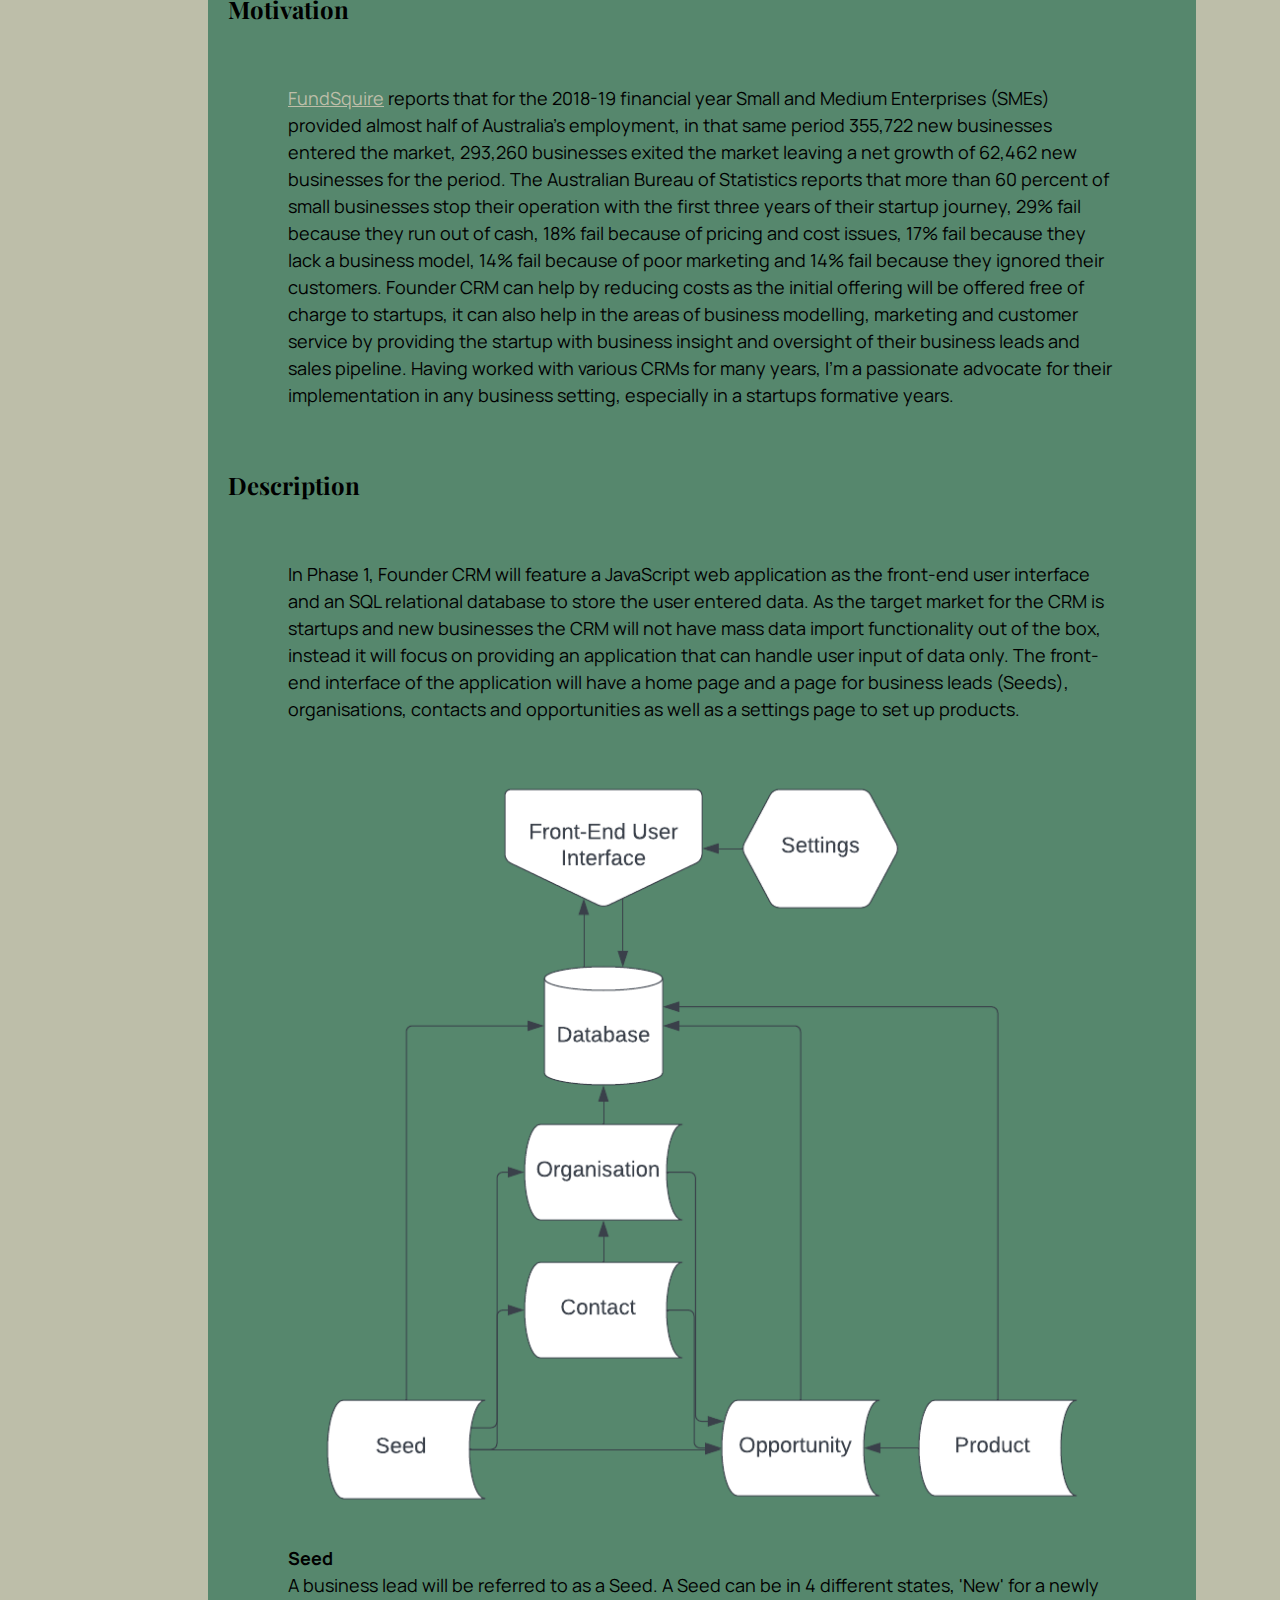
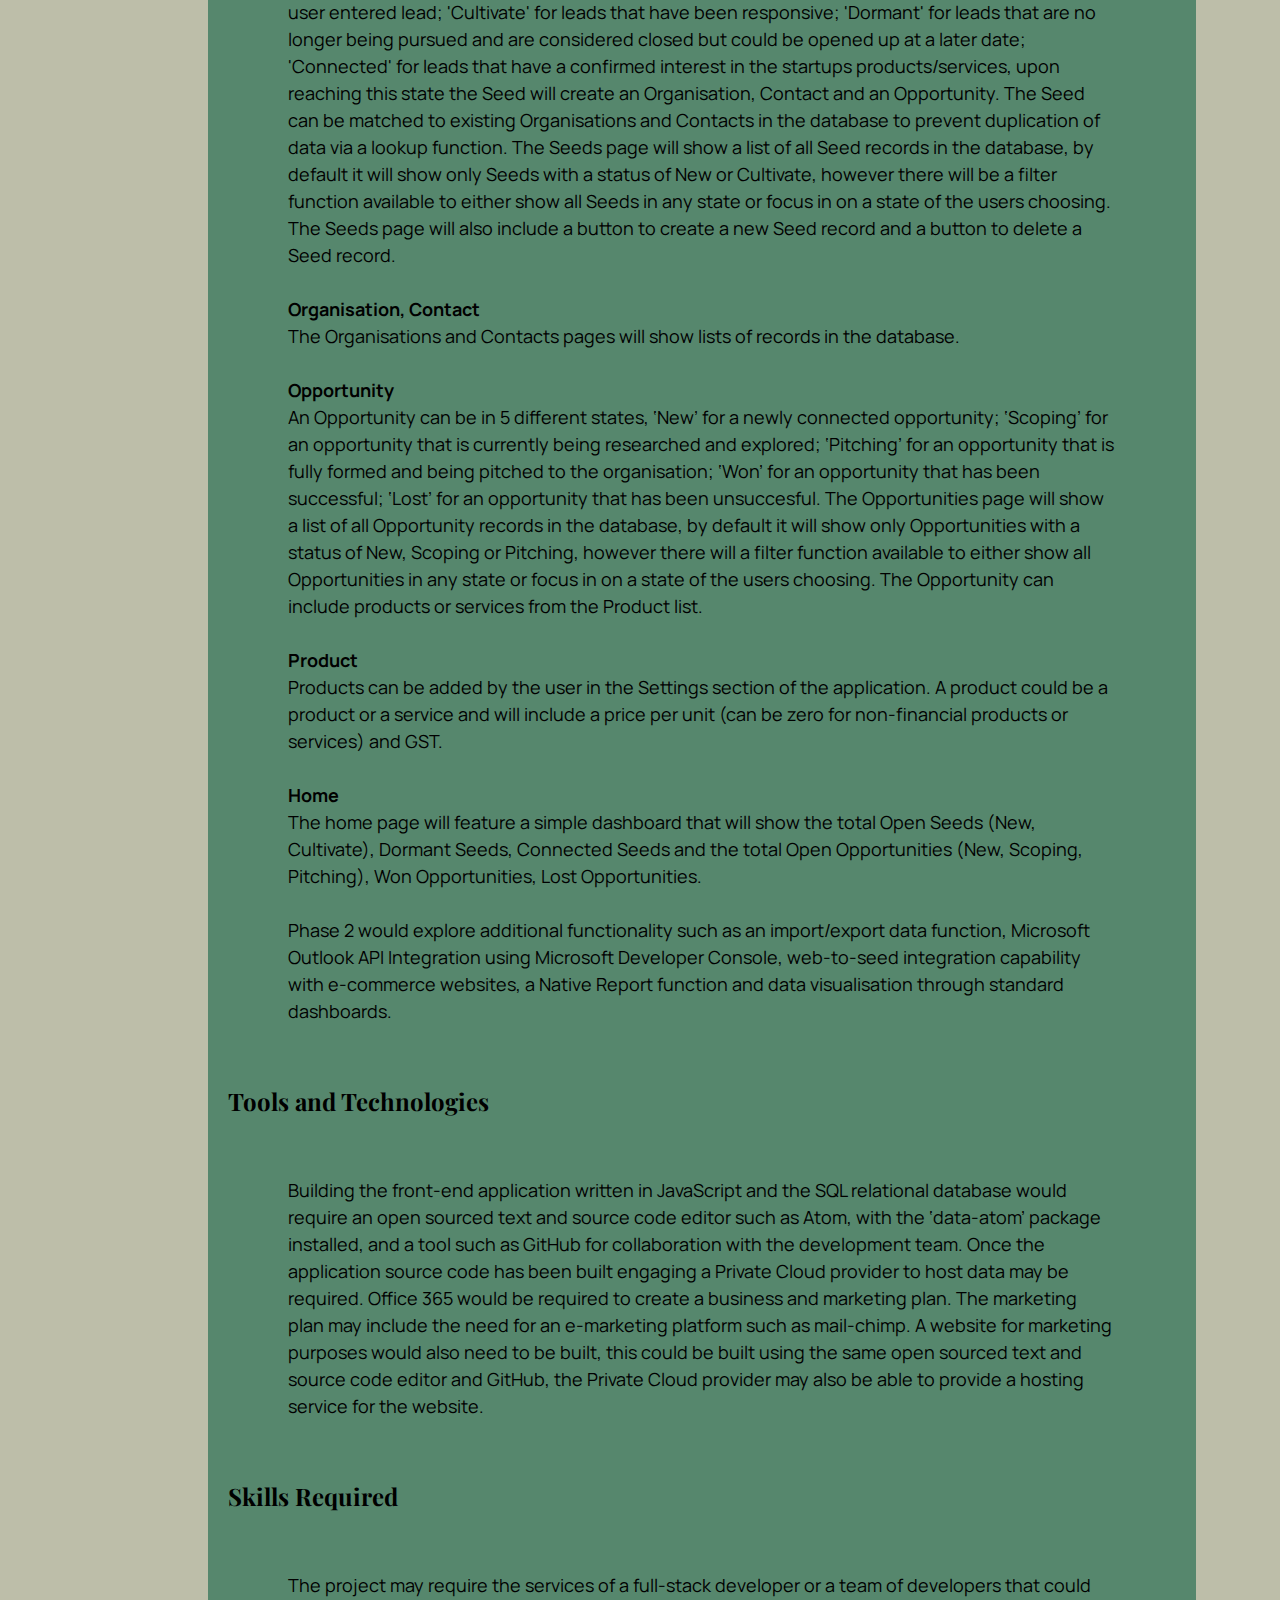
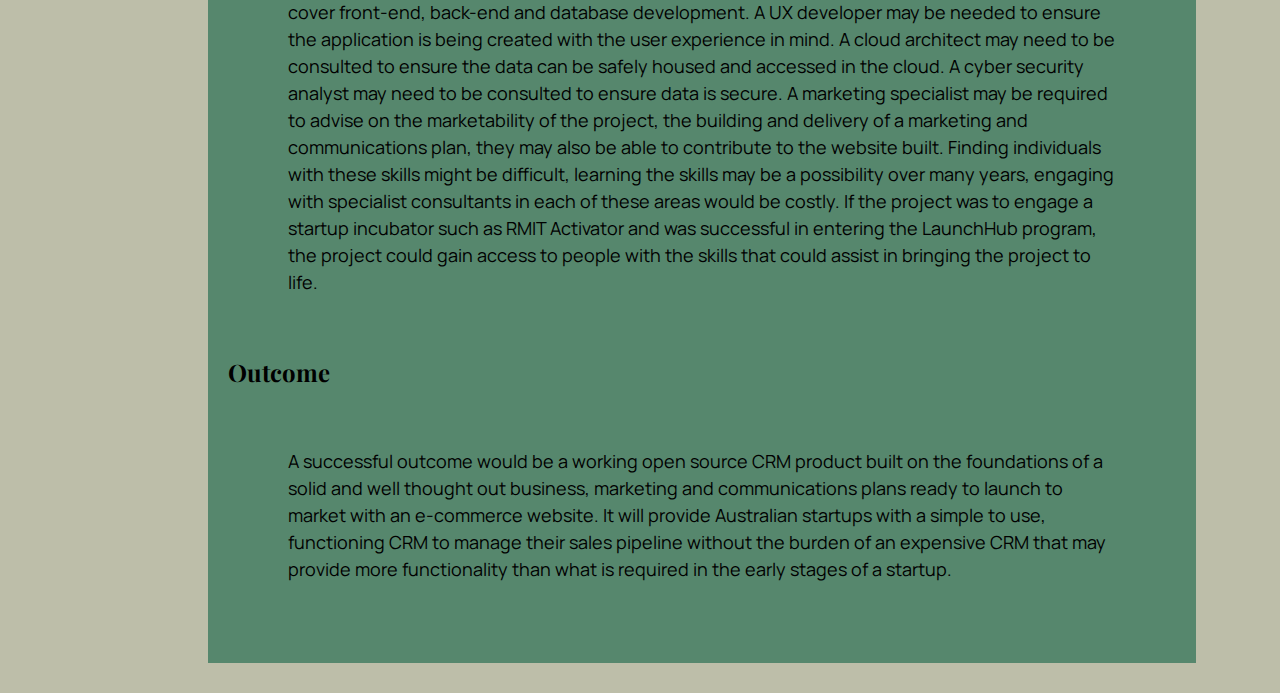
==== commit e929e7f3: "Content Update and Diagram" ====
--- a/index.html
+++ b/index.html
@@ -93,7 +93,7 @@
         <div class="sectionTitle"><h1>Personal Profile</h1></div>
           <div class="sectionContent">
             <div id="sectionPic">
-              <img src="images/personalities_defender.png" alt="Myers Briggs Personality Test Results."/>
+              <img src="images/personalities_defender.png" alt="Myers Briggs Personality Test Results." style="width:80%; height:auto;"/>
             </div>
             <article>
               <h2>Results</h2>
@@ -126,8 +126,51 @@
                 <a href="https://fundsquire.com.au/business-startup-statistics-australia/#:~:text=Between%20FY%2018%2D19%3A,market%2C%20making%20up%20293%2C260%20exits." target="_blank">FundSquire</a> reports that for the 2018-19 financial year Small and Medium Enterprises (SMEs) provided almost half of Australia’s employment, in that same period 355,722 new businesses entered the market, 293,260 businesses exited the market leaving a net growth of 62,462 new businesses for the period. The Australian Bureau of Statistics reports that more than 60 percent of small businesses stop their operation with the first three years of their startup journey, 29% fail because they run out of cash, 18% fail because of pricing and cost issues, 17% fail because they lack a business model, 14% fail because of poor marketing and 14% fail because they ignored their customers. Founder CRM can help by reducing costs as the initial offering will be offered free of charge to startups, it can also help in the areas of business modelling, marketing and customer service by providing the startup with business insight and oversight of their business leads and sales pipeline. Having worked with various CRMs for many years, I’m a passionate advocate for their implementation in any business setting, especially in a startups formative years.
                 </p>
                 <h3>Description</h3>
-                <h3>Skills Requried</h3>
+                <p>
+                In Phase 1, Founder CRM will feature a JavaScript web application as the front-end user interface and an SQL relational database to store the user entered data. As the target market for the CRM is startups and new businesses the CRM will not have mass data import functionality out of the box, instead it will focus on providing an application that can handle user input of data only. The front-end interface of the application will have a home page and a page for business leads (Seeds), organisations, contacts and opportunities as well as a settings page to set up products.
+                <br>
+                <br>
+                <img src="images/Founder CRM Data Structure Diagram.png" alt="CRM Data Structure Diagram." style="width:100%; height:auto;"/>
+
+
+                <b>Seed</b>
+                <br>
+                A business lead will be referred to as a Seed. A Seed can be in 4 different states, 'New' for a newly user entered lead; 'Cultivate' for leads that have been responsive; 'Dormant' for leads that are no longer being pursued and are considered closed but could be opened up at a later date; 'Connected' for leads that have a confirmed interest in the startups products/services, upon reaching this state the Seed will create an Organisation, Contact and an Opportunity. The Seed can be matched to existing Organisations and Contacts in the database to prevent duplication of data via a lookup function.  The Seeds page will show a list of all Seed records in the database, by default it will show only Seeds with a status of New or Cultivate, however there will be a filter function available to either show all Seeds in any state or focus in on a state of the users choosing. The Seeds page will also include a button to create a new Seed record and a button to delete a Seed record.
+                <br>
+                <br>
+                <b>Organisation, Contact</b>
+                <br>
+                The Organisations and Contacts pages will show lists of records in the database.
+                <br>
+                <br>
+                <b>Opportunity</b>
+                <br>
+                An Opportunity can be in 5 different states, ‘New’ for a newly connected opportunity; ‘Scoping’ for an opportunity that is currently being researched and explored; ‘Pitching’ for an opportunity that is fully formed and being pitched to the organisation; ‘Won’ for an opportunity that has been successful; ‘Lost’ for an opportunity that has been unsuccesful. The Opportunities page will show a list of all Opportunity records in the database, by default it will show only Opportunities with a status of New, Scoping or Pitching, however there will a filter function available to either show all Opportunities in any state or focus in on a state of the users choosing. The Opportunity can include products or services from the Product list.
+                <br>
+                <br>
+                <b>Product</b>
+                <br>
+                Products can be added by the user in the Settings section of the application. A product could be a product or a service and will include a price per unit (can be zero for non-financial products or services) and GST.
+                <br>
+                <br>
+                <b>Home</b>
+                <br>
+                The home page will feature a simple dashboard that will show the total Open Seeds (New, Cultivate), Dormant Seeds, Connected Seeds and the total Open Opportunities (New, Scoping, Pitching), Won Opportunities, Lost Opportunities.
+                <br>
+                <br>
+                Phase 2 would explore additional functionality such as an import/export data function, Microsoft Outlook API Integration using Microsoft Developer Console, web-to-seed integration capability with e-commerce websites, a Native Report function and data visualisation through standard dashboards.
+                </p>
+                <h3>Tools and Technologies</h3>
+                <p>
+                Building the front-end application written in JavaScript and the SQL relational database would require an open sourced text and source code editor such as Atom, with the ‘data-atom’ package installed, and a tool such as GitHub for collaboration with the development team. Once the application source code has been built engaging a Private Cloud provider to host data may be required. Office 365 would be required to create a business and marketing plan. The marketing plan may include the need for an e-marketing platform such as mail-chimp. A website for marketing purposes would also need to be built, this could be built using the same open sourced text and source code editor and GitHub, the Private Cloud provider may also be able to provide a hosting service for the website.
+                <h3>Skills Required</h3>
+                <p>
+                The project may require the services of a full-stack developer or a team of developers that could cover front-end, back-end and database development. A UX developer may be needed to ensure the application is being created with the user experience in mind. A cloud architect may need to be consulted to ensure the data can be safely housed and accessed in the cloud. A cyber security analyst may need to be consulted to ensure data is secure. A marketing specialist may be required to advise on the marketability of the project, the building and delivery of a marketing and communications plan, they may also be able to contribute to the website built. Finding individuals with these skills might be difficult, learning the skills may be a possibility over many years, engaging with specialist consultants in each of these areas would be costly. If the project was to engage a startup incubator such as RMIT Activator and was successful in entering the LaunchHub program, the project could gain access to people with the skills that could assist in bringing the project to life.
+                </p>
                 <h3>Outcome</h3>
+                <p>
+                A successful outcome would be a working open source CRM product built on the foundations of a solid and well thought out business, marketing and communications plans ready to launch to market with an e-commerce website. It will provide Australian startups with a simple to use, functioning CRM to manage their sales pipeline without the burden of an expensive CRM that may provide more functionality than what is required in the early stages of a startup.
+                </p>
             </article>
           </div>
       </section>
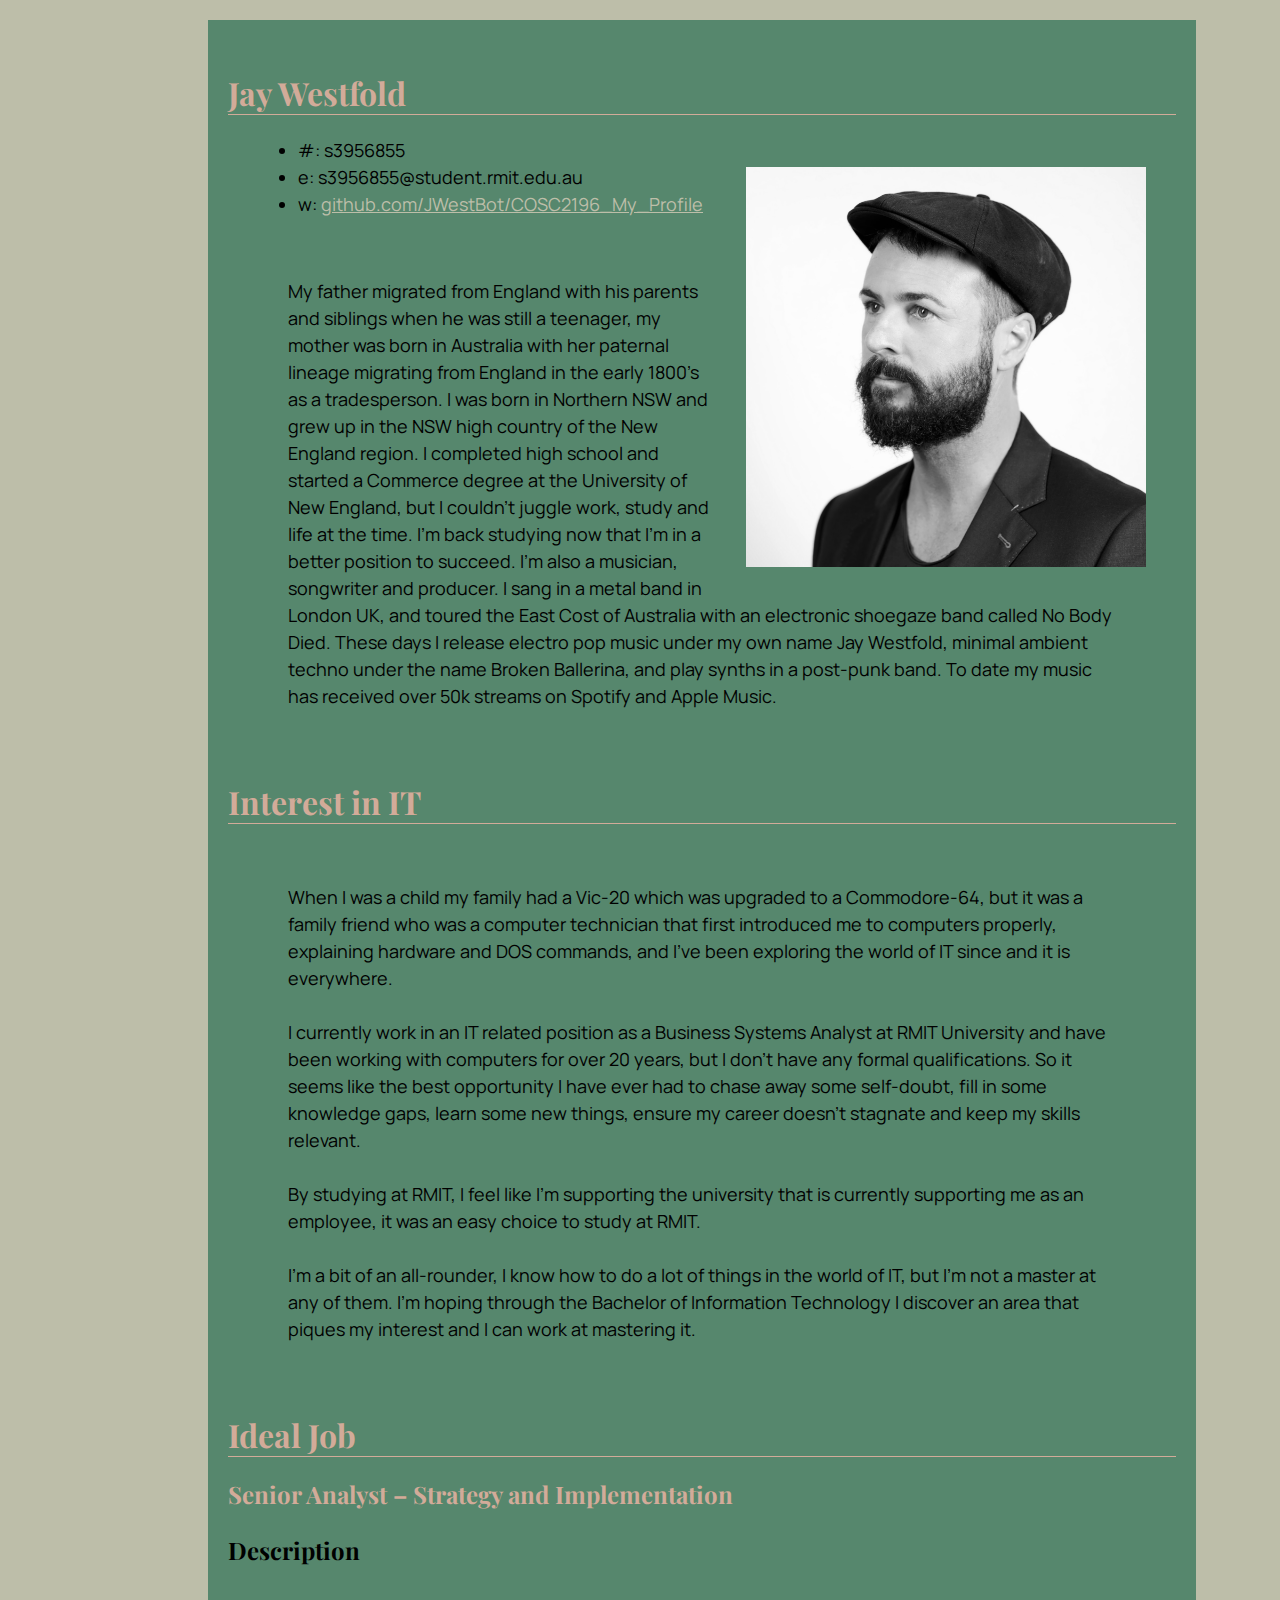
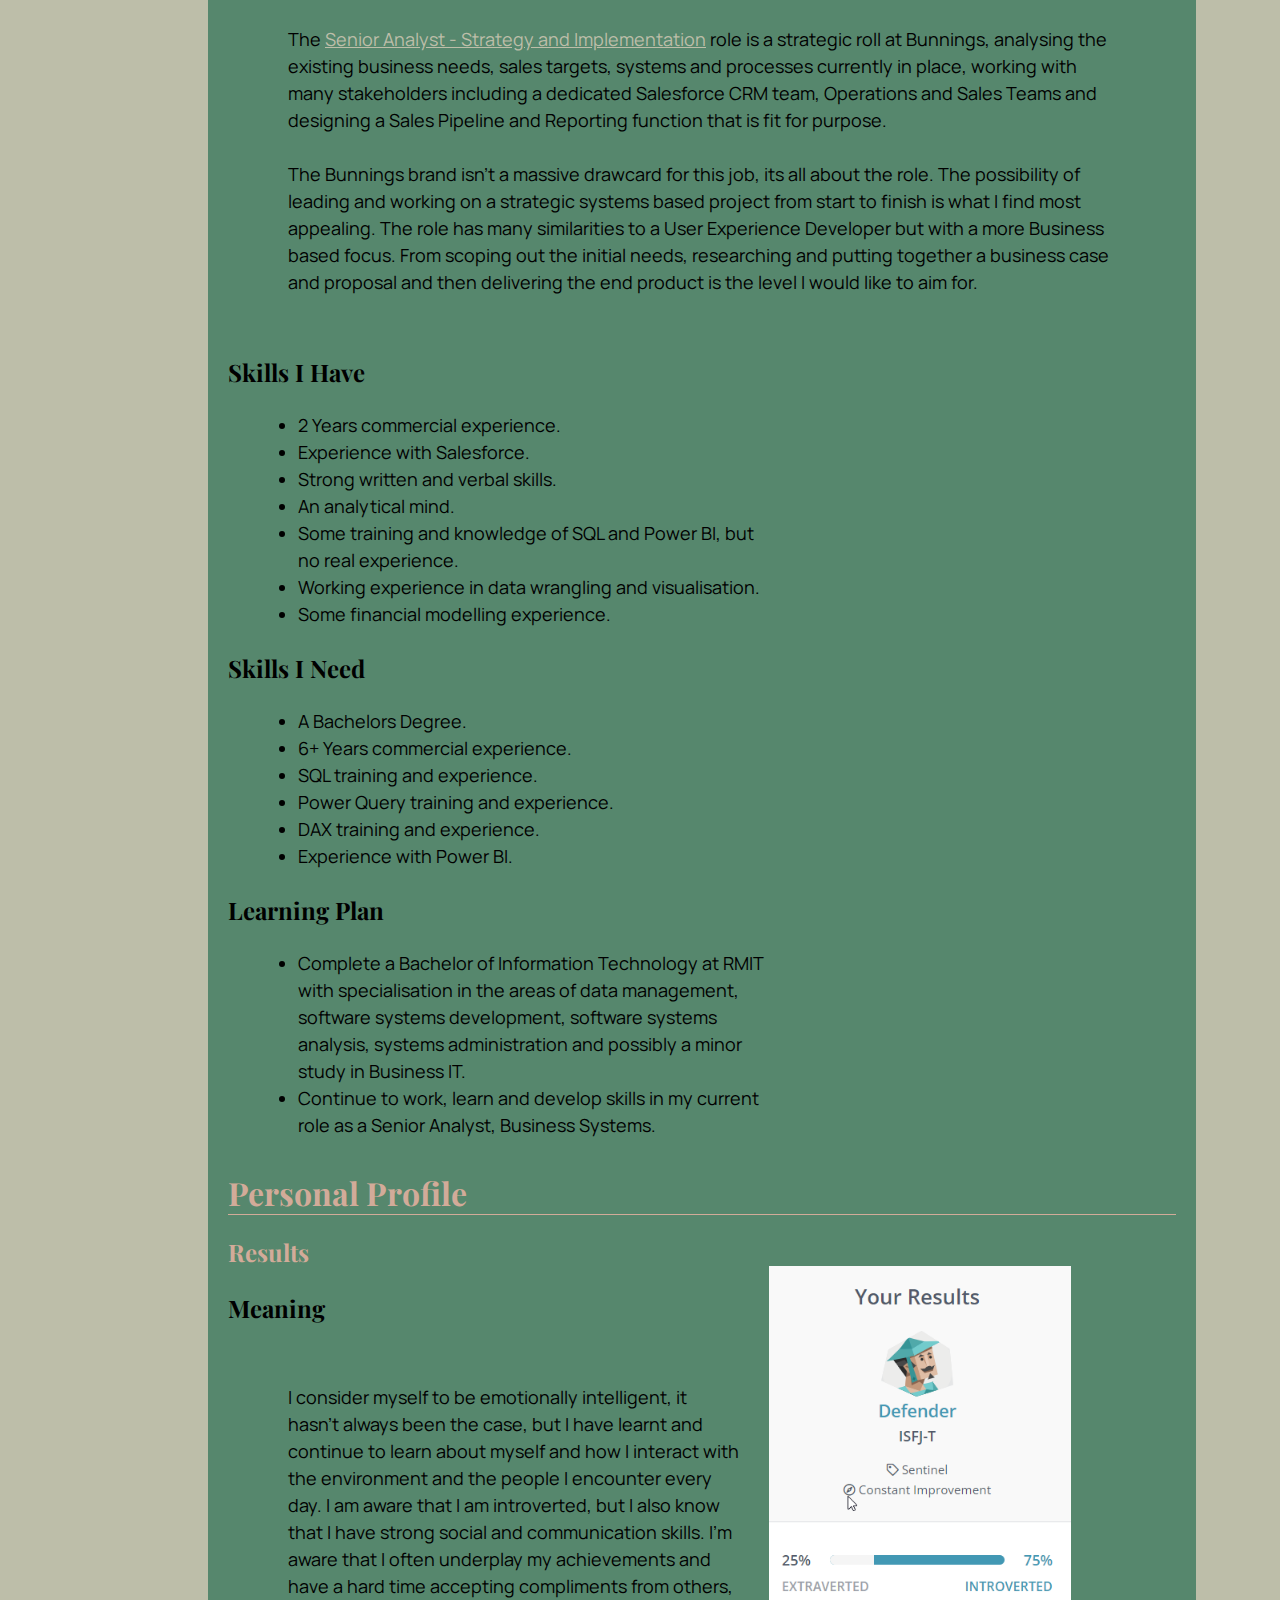
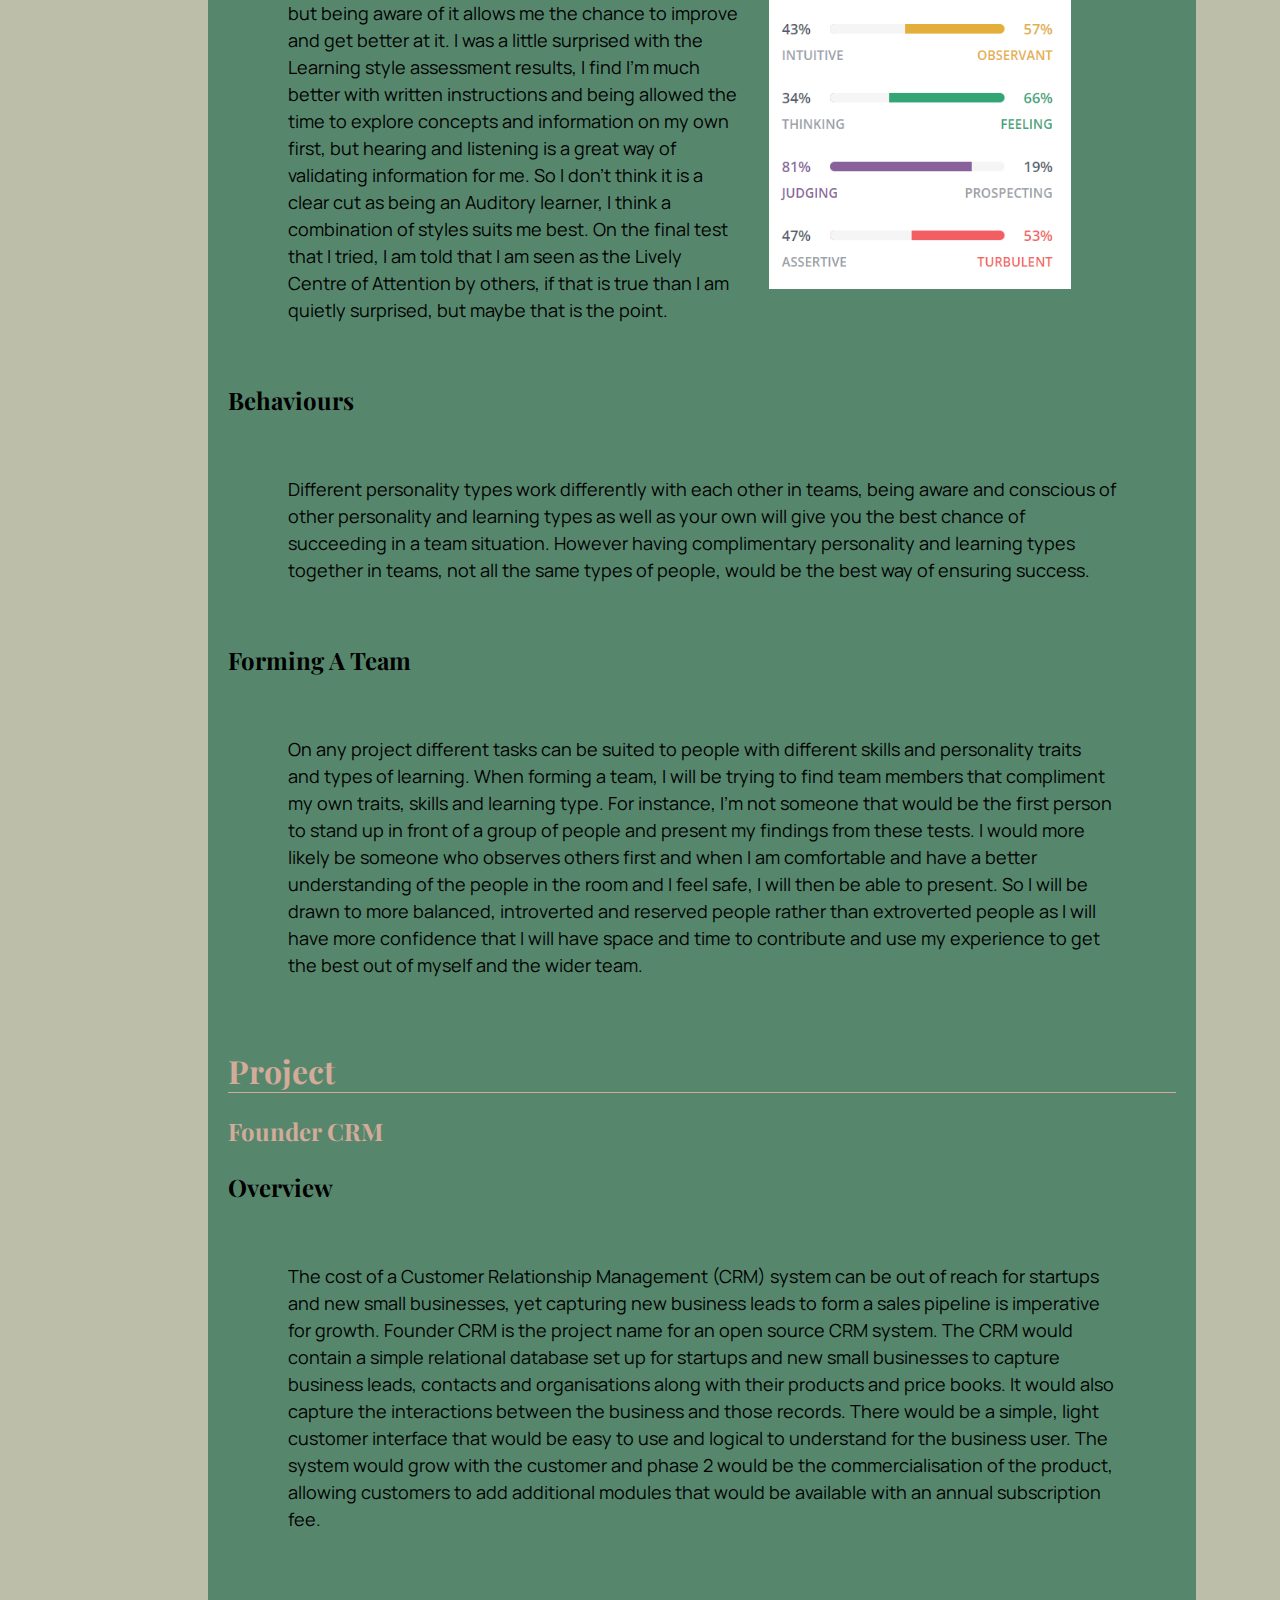
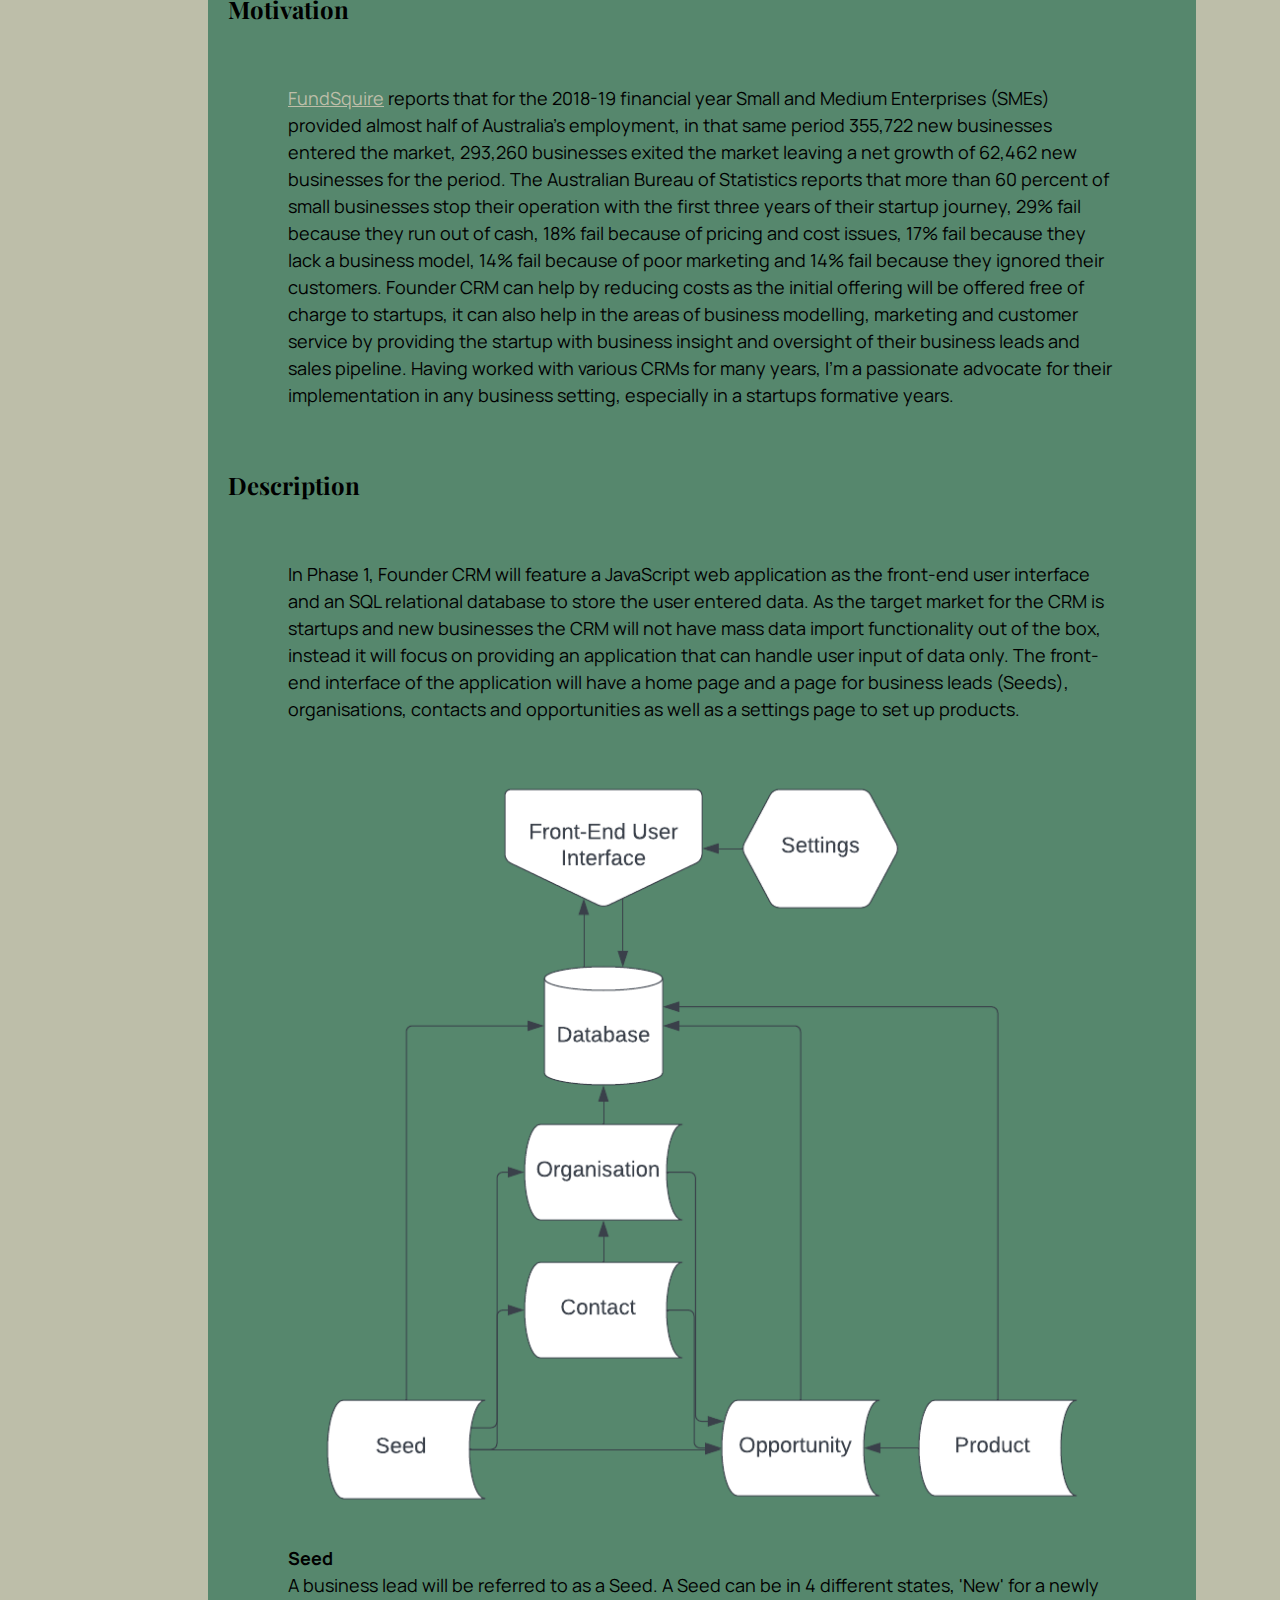
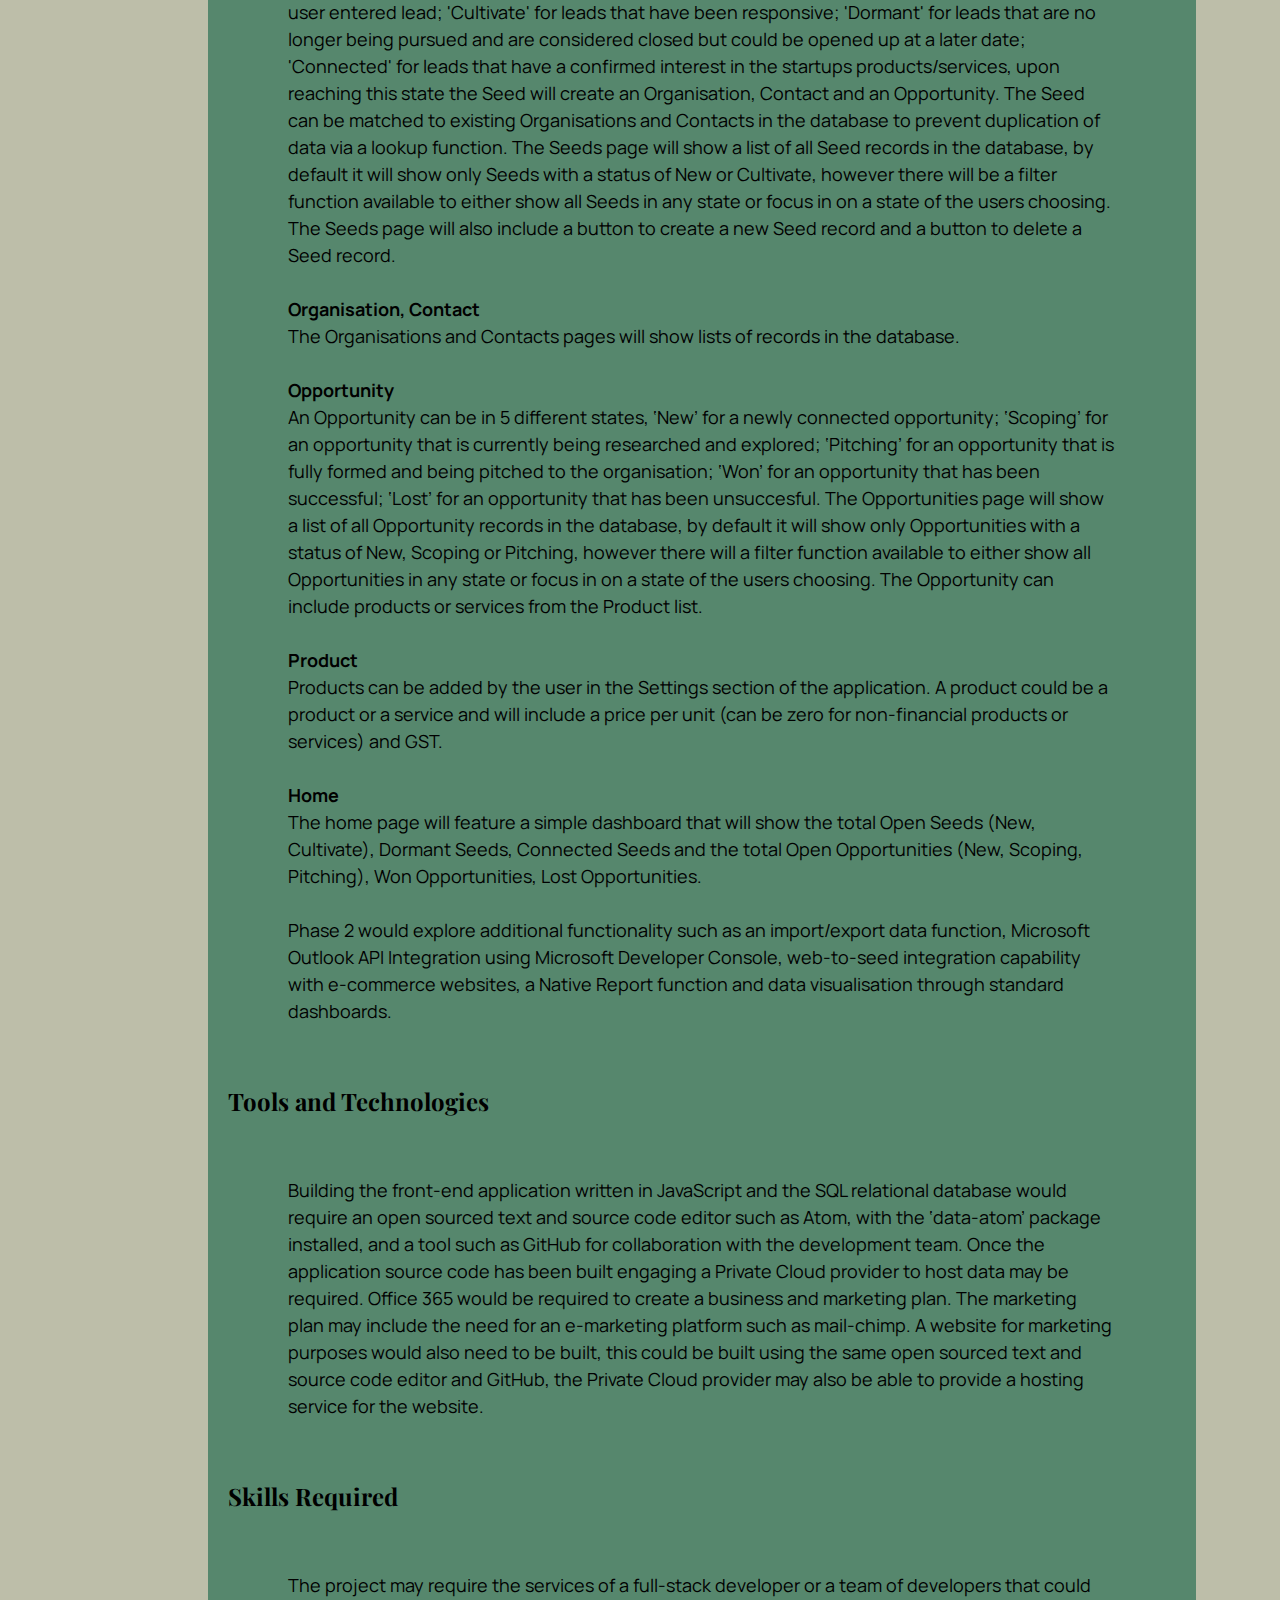
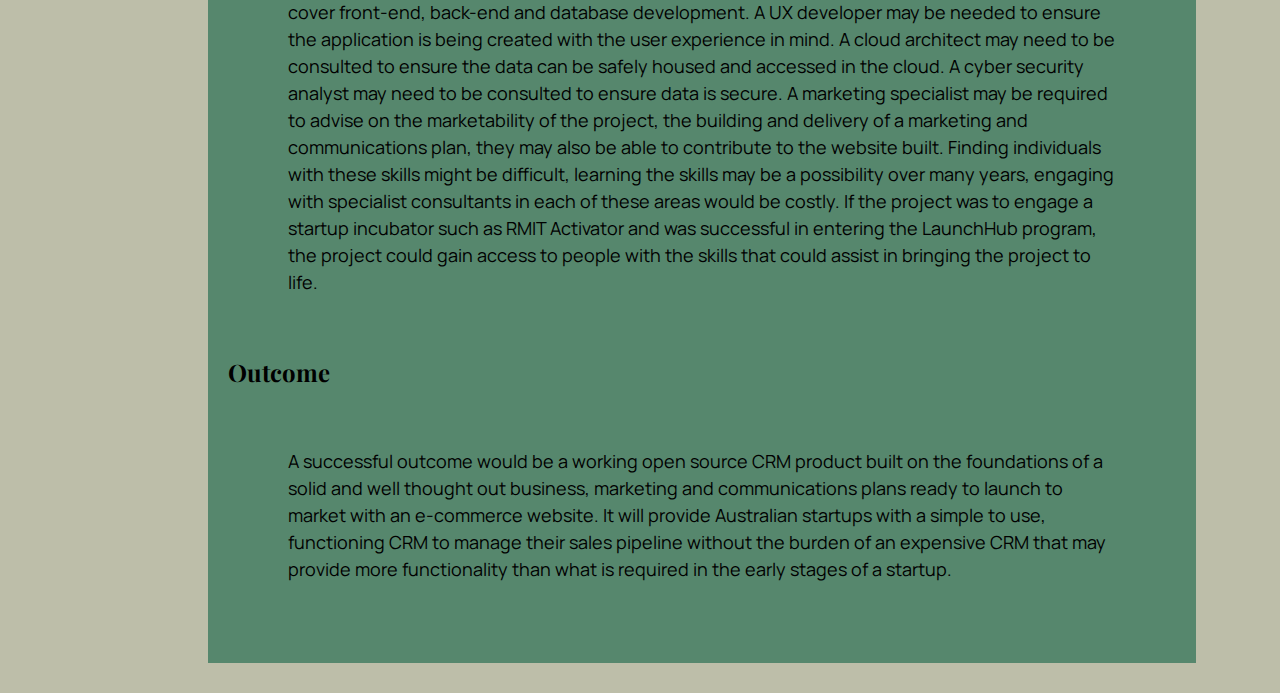
==== commit 0d3febce: "Update index.html" ====
--- a/index.html
+++ b/index.html
@@ -22,7 +22,7 @@
         <ul>
         <li>#: s3956855</li>
         <li>e: s3956855@student.rmit.edu.au
-        <li>w: <a href="http://www.GitHub.com" target="_blank">www.github.com</a></li>
+        <li>w: <a href="https://github.com/JWestBot/COSC2196_My_Profile.git" target="_blank">github.com/JWestBot/COSC2196_My_Profile</a></li>
         </ul>
         <p>
         My father migrated from England with his parents and siblings when he was still a teenager, my mother was born in Australia with her paternal lineage migrating from England in the early 1800’s as a tradesperson. I was born in Northern NSW and grew up in the NSW high country of the New England region. I completed high school and started a Commerce degree at the University of New England, but I couldn’t juggle work, study and life at the time. I’m back studying now that I’m in a better position to succeed. I’m also a musician, songwriter and producer. I sang in a metal band in London UK, and toured the East Cost of Australia with an electronic shoegaze band called No Body Died. These days I release electro pop music under my own name Jay Westfold, minimal ambient techno under the name Broken Ballerina, and play synths in a post-punk band. To date my music has received over 50k streams on Spotify and Apple Music.
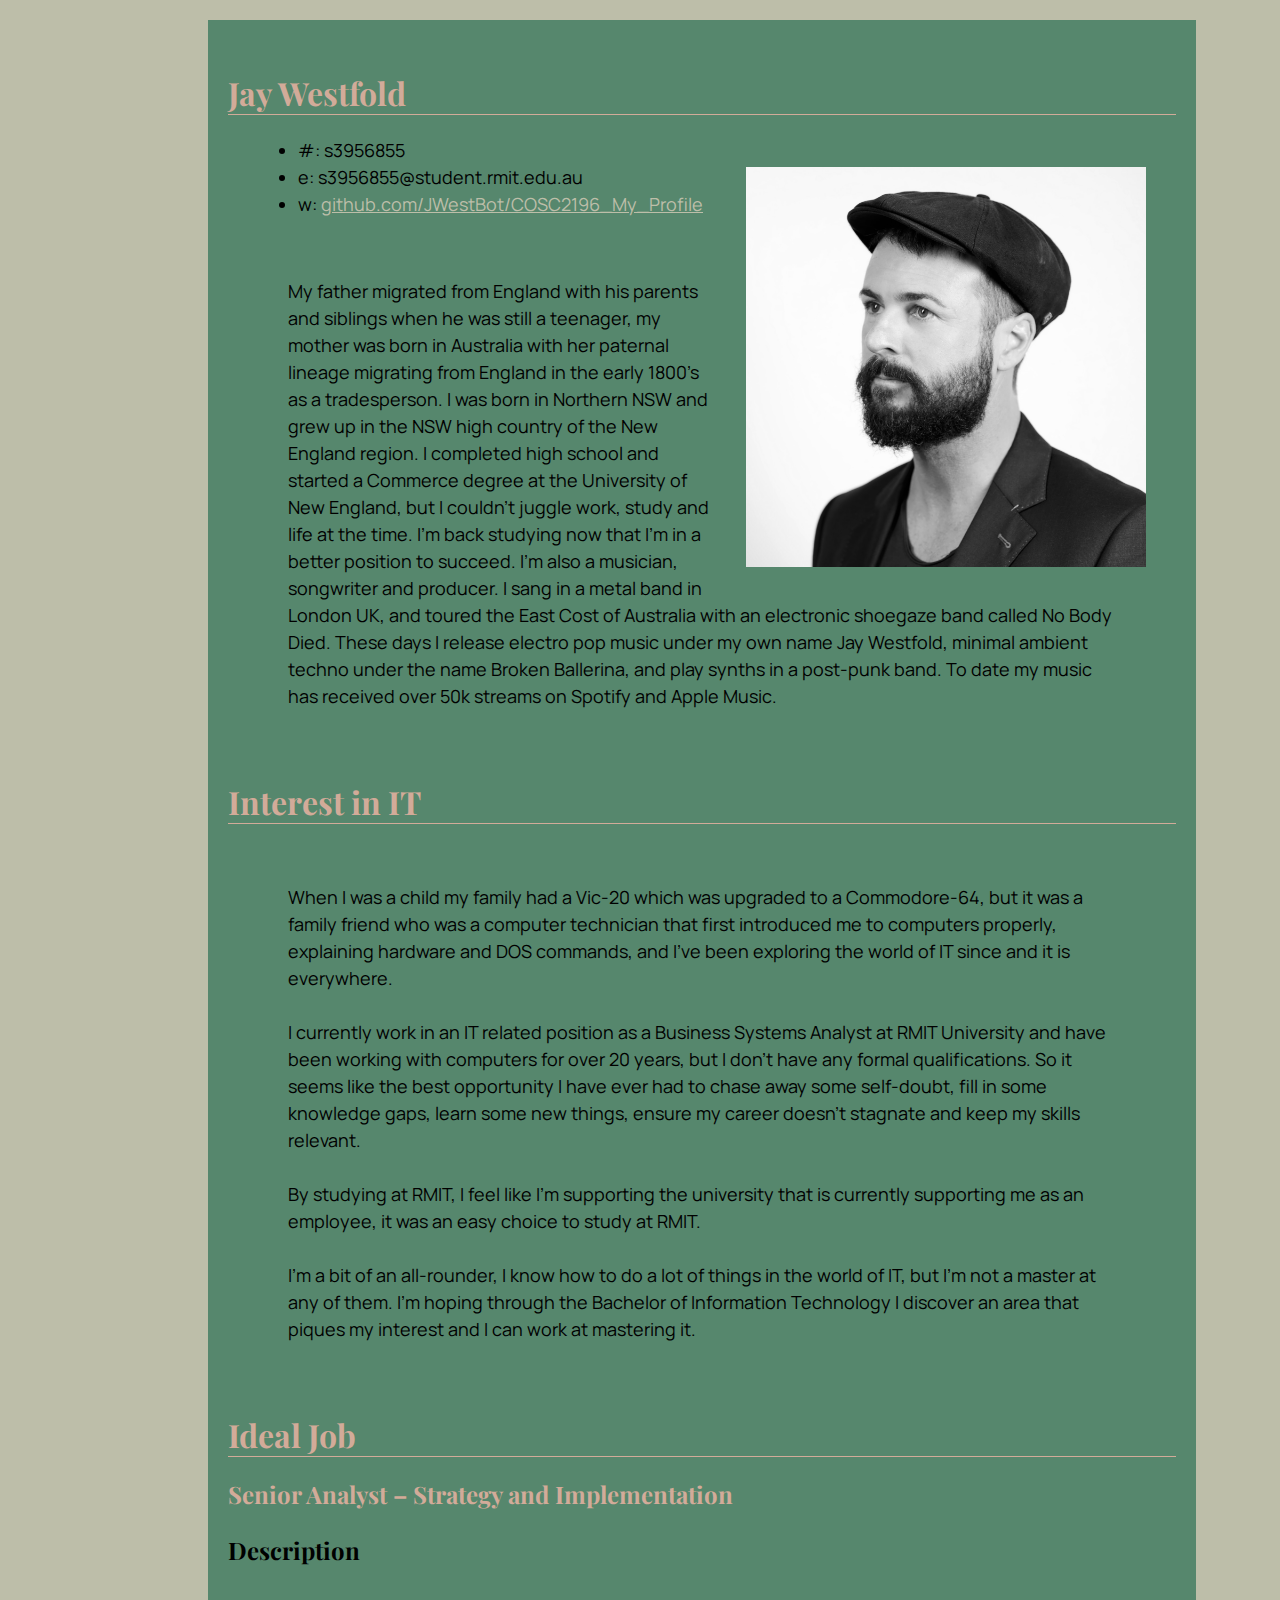
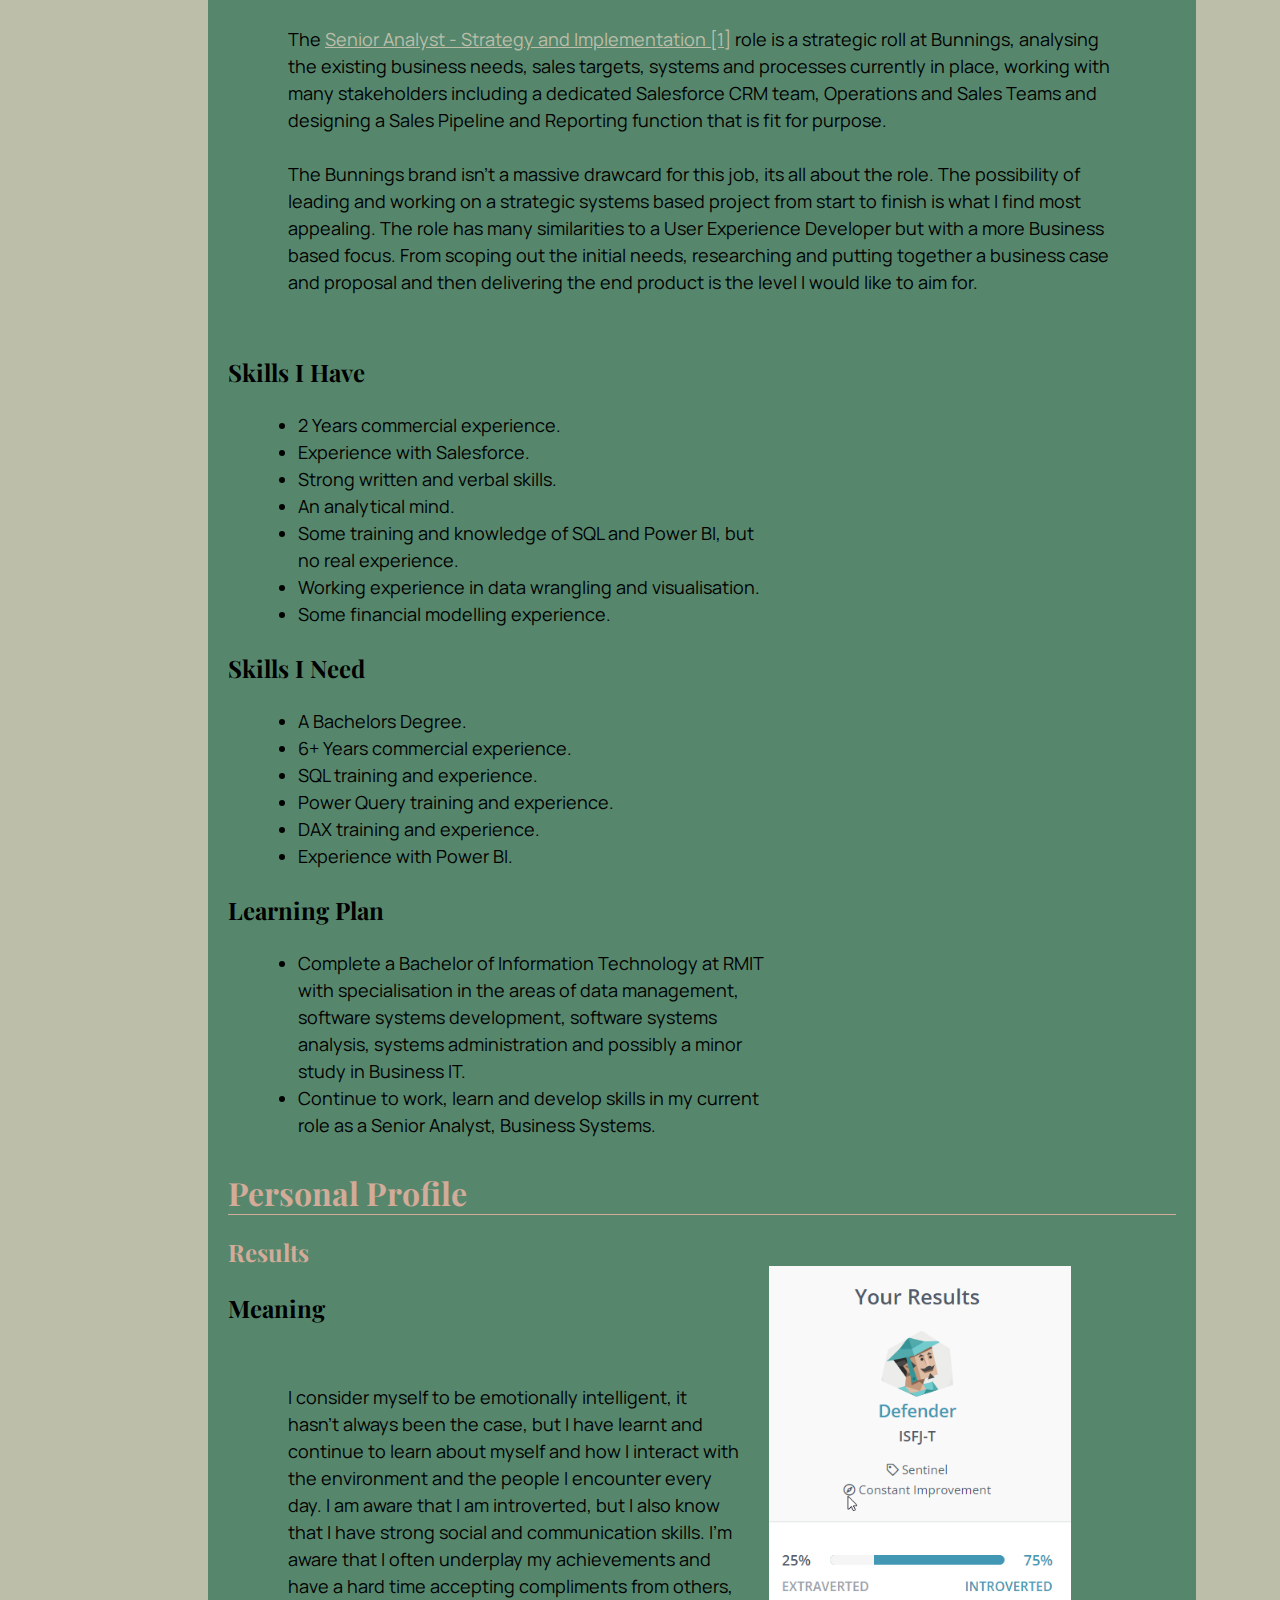
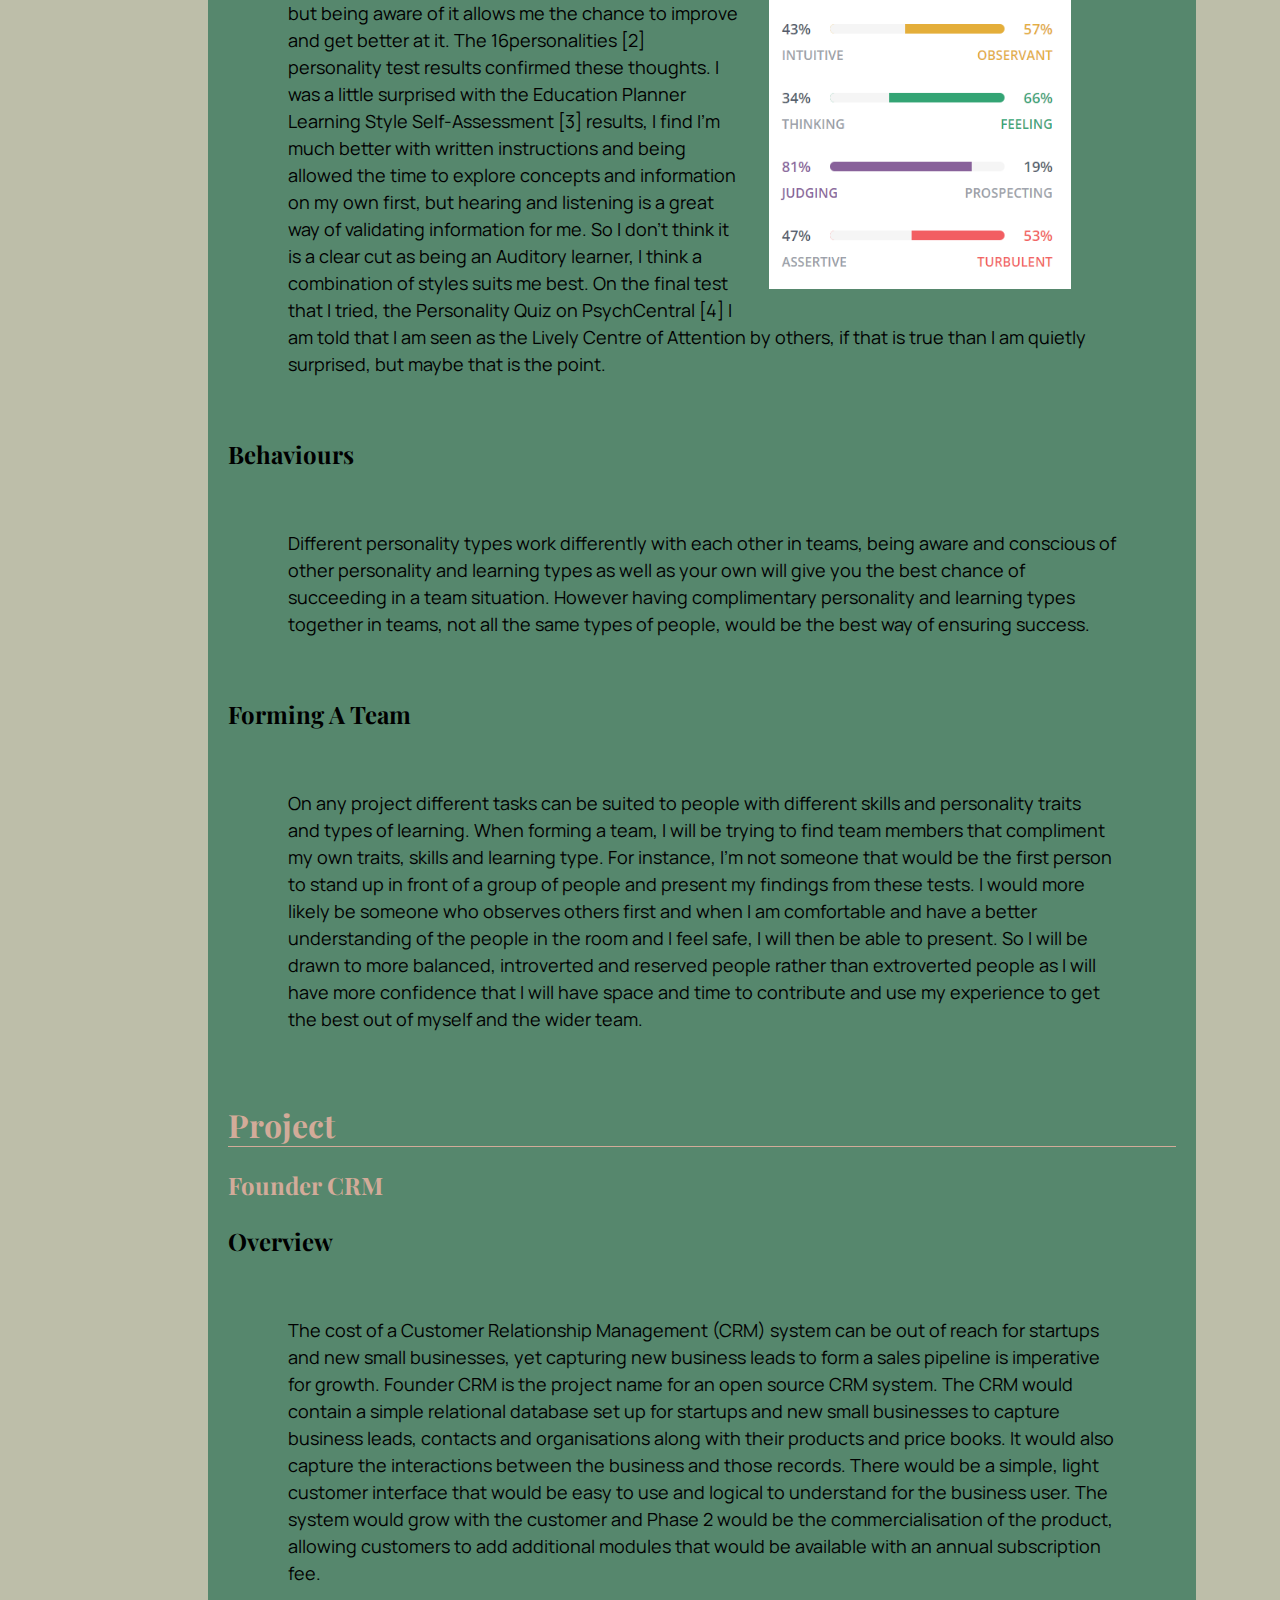
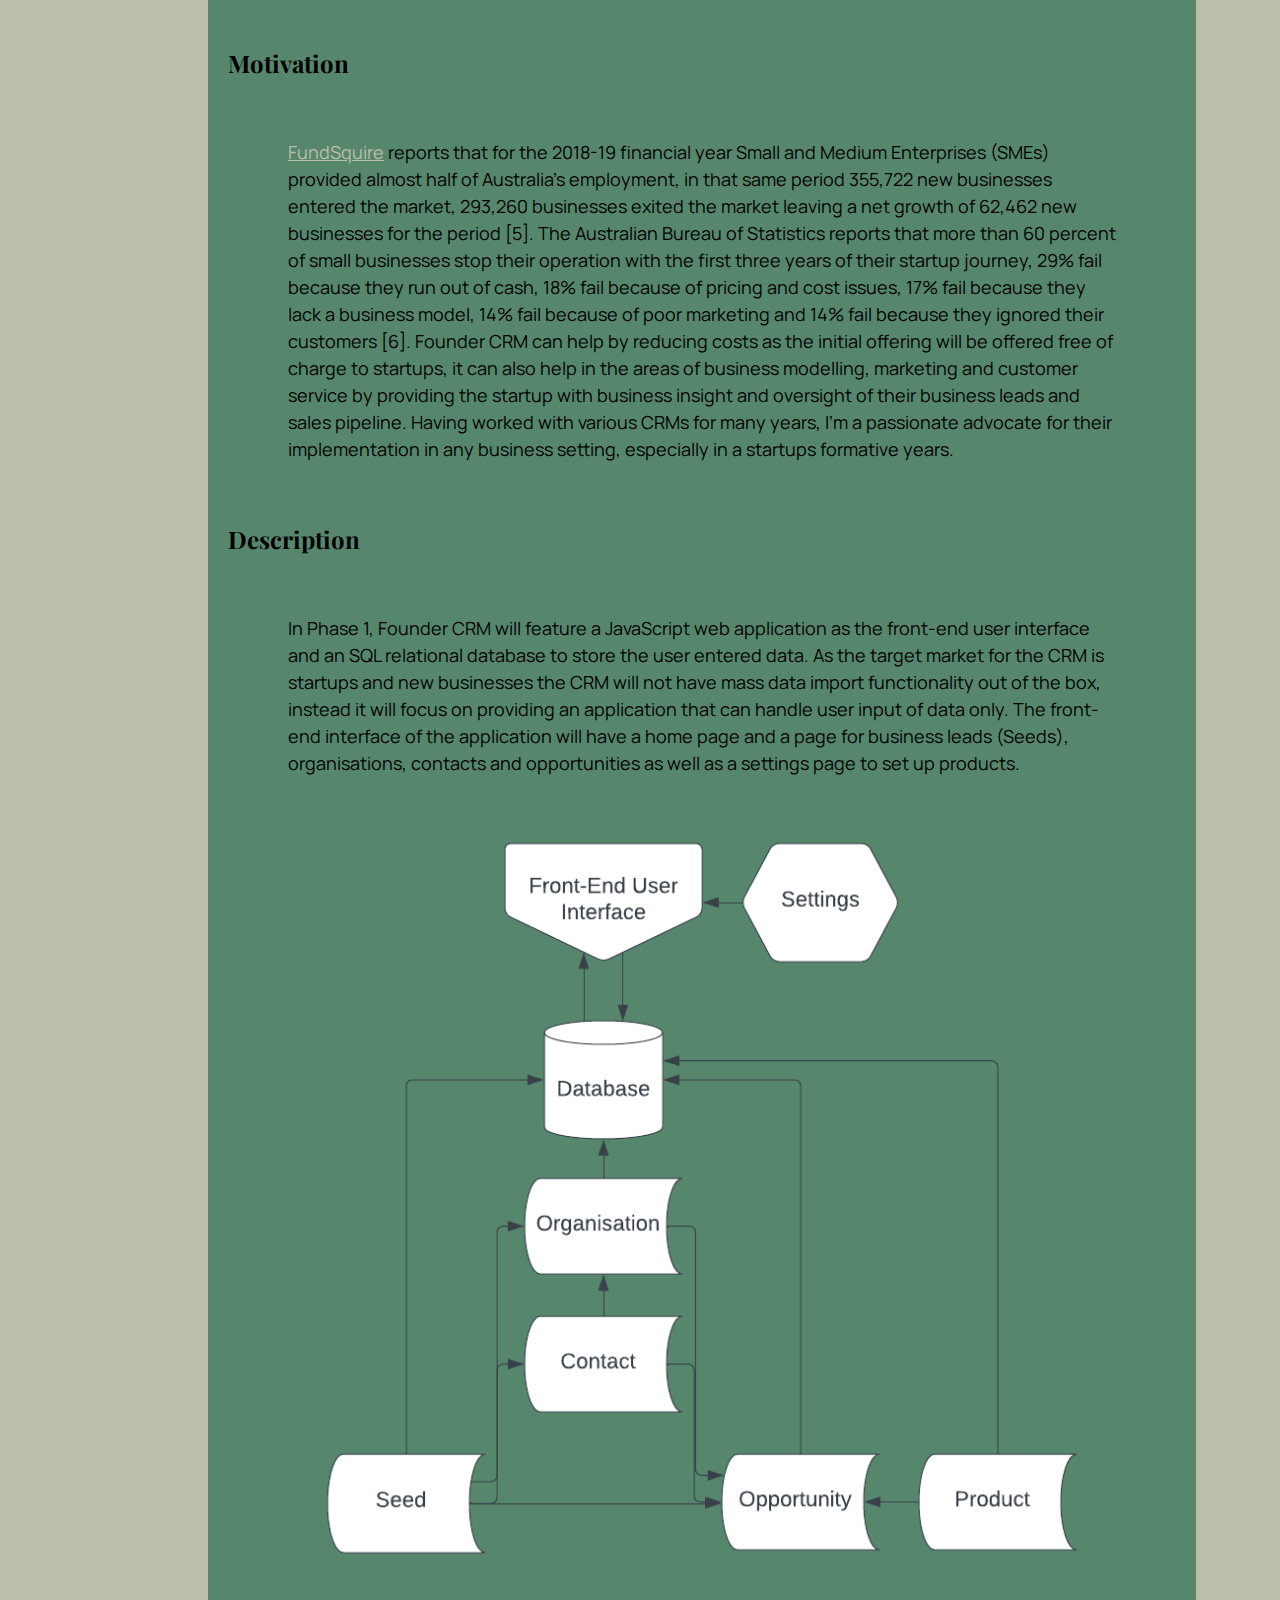
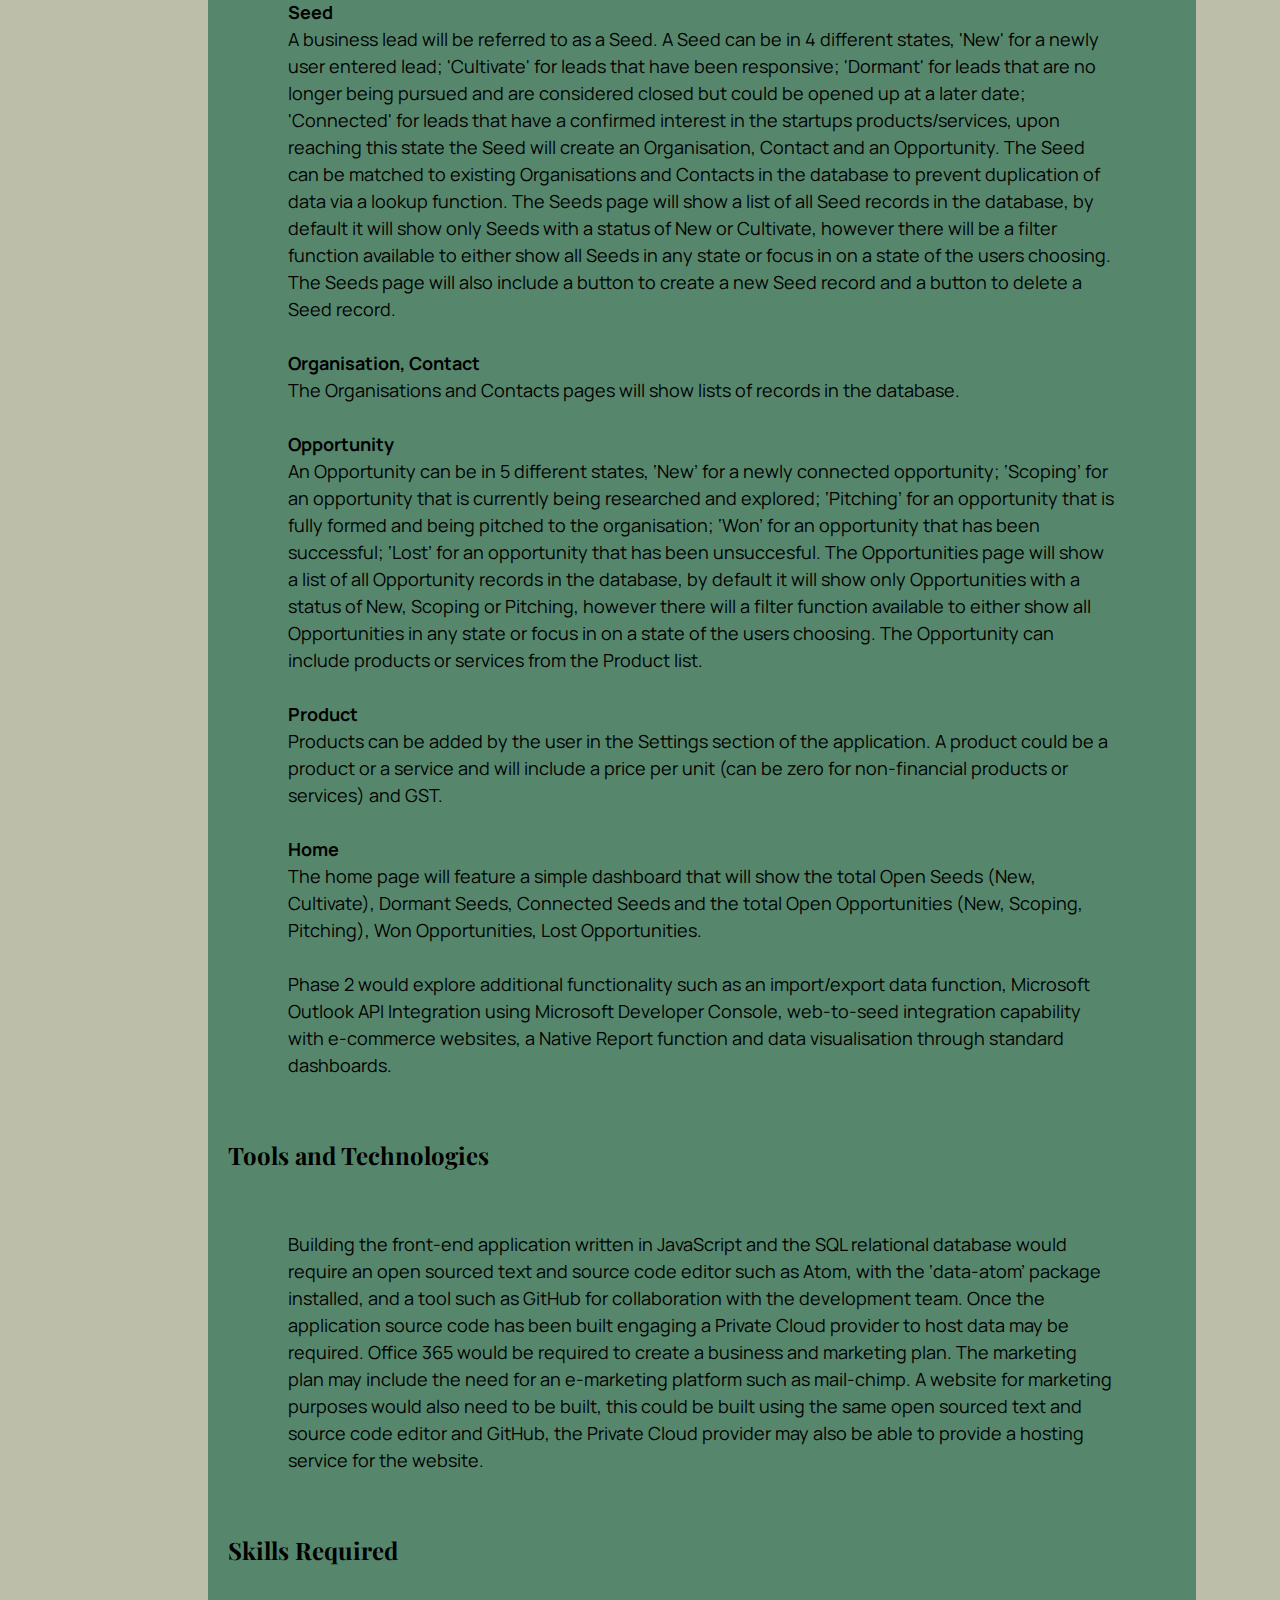
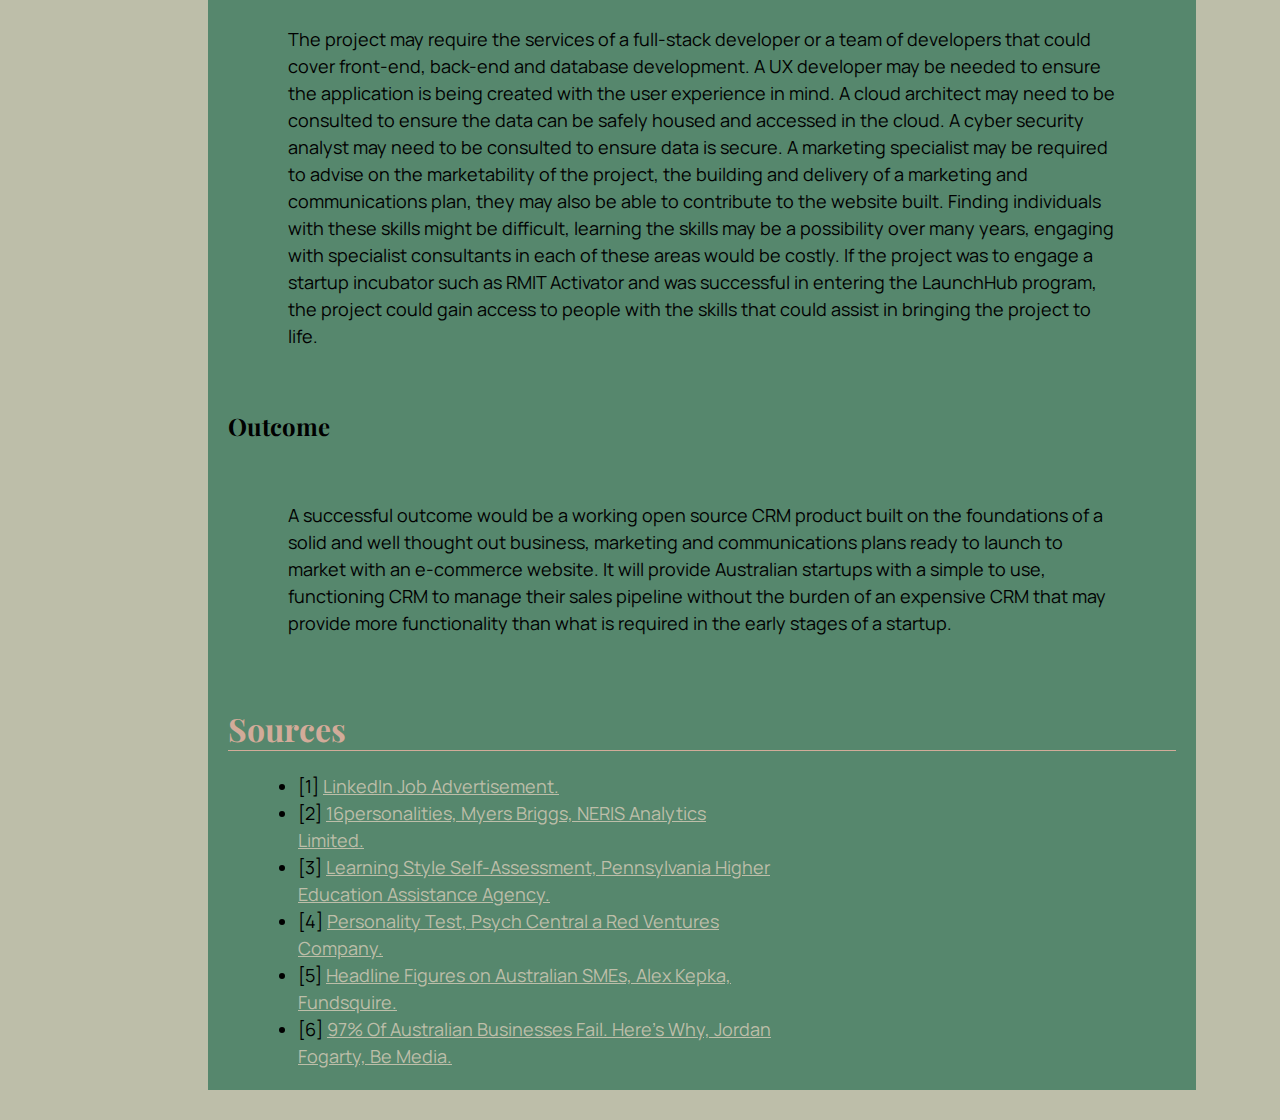
==== commit f24dbffb: "Update index.html" ====
--- a/index.html
+++ b/index.html
@@ -57,7 +57,7 @@
               <h2>Senior Analyst – Strategy and Implementation</h2>
                 <h3>Description</h3>
                   <p>
-                  The <a href="https://au.linkedin.com/jobs/view/senior-analyst-strategy-and-implementation-at-bunnings-2929585735" target="_blank">Senior Analyst - Strategy and Implementation</a> role is a strategic roll at Bunnings, analysing the existing business needs, sales targets, systems and processes currently in place, working with many stakeholders including a dedicated Salesforce CRM team, Operations and Sales Teams and designing a Sales Pipeline and Reporting function that is fit for purpose.
+                  The <a href="https://au.linkedin.com/jobs/view/senior-analyst-strategy-and-implementation-at-bunnings-2929585735" target="_blank">Senior Analyst - Strategy and Implementation [1]</a> role is a strategic roll at Bunnings, analysing the existing business needs, sales targets, systems and processes currently in place, working with many stakeholders including a dedicated Salesforce CRM team, Operations and Sales Teams and designing a Sales Pipeline and Reporting function that is fit for purpose.
                   <br>
                   <br>
                   The Bunnings brand isn’t a massive drawcard for this job, its all about the role. The possibility of leading and working on a strategic systems based project from start to finish is what I find most appealing. The role has many similarities to a User Experience Developer but with a more Business based focus. From scoping out the initial needs, researching and putting together a business case and proposal and then delivering the end product is the level I would like to aim for.
@@ -99,7 +99,7 @@
               <h2>Results</h2>
                 <h3>Meaning</h3>
                 <p>
-                I consider myself to be emotionally intelligent, it hasn’t always been the case, but I have learnt and continue to learn about myself and how I interact with the environment and the people I encounter every day. I am aware that I am introverted, but I also know that I have strong social and communication skills. I’m aware that I often underplay my achievements and have a hard time accepting compliments from others, but being aware of it allows me the chance to improve and get better at it. I was a little surprised with the Learning style assessment results, I find I’m much better with written instructions and being allowed the time to explore concepts and information on my own first, but hearing and listening is a great way of validating information for me. So I don’t think it is a clear cut as being an Auditory learner, I think a combination of styles suits me best. On the final test that I tried, I am told that I am seen as the Lively Centre of Attention by others, if that is true than I am quietly surprised, but maybe that is the point.
+                I consider myself to be emotionally intelligent, it hasn’t always been the case, but I have learnt and continue to learn about myself and how I interact with the environment and the people I encounter every day. I am aware that I am introverted, but I also know that I have strong social and communication skills. I’m aware that I often underplay my achievements and have a hard time accepting compliments from others, but being aware of it allows me the chance to improve and get better at it. The 16personalities [2] personality test results confirmed these thoughts. I was a little surprised with the Education Planner Learning Style Self-Assessment [3] results, I find I’m much better with written instructions and being allowed the time to explore concepts and information on my own first, but hearing and listening is a great way of validating information for me. So I don’t think it is a clear cut as being an Auditory learner, I think a combination of styles suits me best. On the final test that I tried, the Personality Quiz on PsychCentral [4] I am told that I am seen as the Lively Centre of Attention by others, if that is true than I am quietly surprised, but maybe that is the point.
                 </p>
                 <h3>Behaviours</h3>
                 <p>
@@ -119,11 +119,11 @@
               <h2>Founder CRM</h2>
                 <h3>Overview</h3>
                 <p>
-                The cost of a Customer Relationship Management (CRM) system can be out of reach for startups and new small businesses, yet capturing new business leads to form a sales pipeline is imperative for growth. Founder CRM is the project name for an open source CRM system. The CRM would contain a simple relational database set up for startups and new small businesses to capture business leads, contacts and organisations along with their products and price books. It would also capture the interactions between the business and those records. There would be a simple, light customer interface that would be easy to use and logical to understand for the business user.  The system would grow with the customer and phase 2 would be the commercialisation of the product, allowing customers to add additional modules that would be available with an annual subscription fee.
+                The cost of a Customer Relationship Management (CRM) system can be out of reach for startups and new small businesses, yet capturing new business leads to form a sales pipeline is imperative for growth. Founder CRM is the project name for an open source CRM system. The CRM would contain a simple relational database set up for startups and new small businesses to capture business leads, contacts and organisations along with their products and price books. It would also capture the interactions between the business and those records. There would be a simple, light customer interface that would be easy to use and logical to understand for the business user.  The system would grow with the customer and Phase 2 would be the commercialisation of the product, allowing customers to add additional modules that would be available with an annual subscription fee.
                 </p>
                 <h3>Motivation</h3>
                 <p>
-                <a href="https://fundsquire.com.au/business-startup-statistics-australia/#:~:text=Between%20FY%2018%2D19%3A,market%2C%20making%20up%20293%2C260%20exits." target="_blank">FundSquire</a> reports that for the 2018-19 financial year Small and Medium Enterprises (SMEs) provided almost half of Australia’s employment, in that same period 355,722 new businesses entered the market, 293,260 businesses exited the market leaving a net growth of 62,462 new businesses for the period. The Australian Bureau of Statistics reports that more than 60 percent of small businesses stop their operation with the first three years of their startup journey, 29% fail because they run out of cash, 18% fail because of pricing and cost issues, 17% fail because they lack a business model, 14% fail because of poor marketing and 14% fail because they ignored their customers. Founder CRM can help by reducing costs as the initial offering will be offered free of charge to startups, it can also help in the areas of business modelling, marketing and customer service by providing the startup with business insight and oversight of their business leads and sales pipeline. Having worked with various CRMs for many years, I’m a passionate advocate for their implementation in any business setting, especially in a startups formative years.
+                <a href="https://fundsquire.com.au/business-startup-statistics-australia/#:~:text=Between%20FY%2018%2D19%3A,market%2C%20making%20up%20293%2C260%20exits." target="_blank">FundSquire</a> reports that for the 2018-19 financial year Small and Medium Enterprises (SMEs) provided almost half of Australia’s employment, in that same period 355,722 new businesses entered the market, 293,260 businesses exited the market leaving a net growth of 62,462 new businesses for the period [5]. The Australian Bureau of Statistics reports that more than 60 percent of small businesses stop their operation with the first three years of their startup journey, 29% fail because they run out of cash, 18% fail because of pricing and cost issues, 17% fail because they lack a business model, 14% fail because of poor marketing and 14% fail because they ignored their customers [6]. Founder CRM can help by reducing costs as the initial offering will be offered free of charge to startups, it can also help in the areas of business modelling, marketing and customer service by providing the startup with business insight and oversight of their business leads and sales pipeline. Having worked with various CRMs for many years, I’m a passionate advocate for their implementation in any business setting, especially in a startups formative years.
                 </p>
                 <h3>Description</h3>
                 <p>
@@ -174,6 +174,17 @@
             </article>
           </div>
       </section>
+      <section>
+        <div class="sectionTitle"><h1>Sources</h1></div>
+          <div class="sectionContent">
+            <article>
+          <ul>
+            <li>[1] <a href="https://au.linkedin.com/jobs/view/senior-analyst-strategy-and-implementation-at-bunnings-2929585735" target="_blank">LinkedIn Job Advertisement.</a>
+            <li>[2] <a href="https://www.16personalities.com/" target="_blank">16personalities, Myers Briggs, NERIS Analytics Limited.</a>
+            <li>[3] <a href="http://www.educationplanner.org/students/self-assessments/learning-styles.shtml" target="_blank">Learning Style Self-Assessment, Pennsylvania Higher Education Assistance Agency.</a>
+            <li>[4] <a href="https://psychcentral.com/quizzes/personality-quiz#1" target="_blank">Personality Test, Psych Central a Red Ventures Company.</a>
+            <li>[5] <a href="https://fundsquire.com.au/business-startup-statistics-australia/#:~:text=Between%20FY%2018%2D19%3A,market%2C%20making%20up%20293%2C260%20exits." target="_blank">Headline Figures on Australian SMEs, Alex Kepka, Fundsquire.</a>
+            <li>[6] <a href="https://www.bemedia.com.au/97-percent-businesses-fail-why/#:~:text=As%20per%20the%20Australian%20Bureau,business%20enthusiasts%20in%20the%20country." target="_blank">97% Of Australian Businesses Fail. Here’s Why, Jordan Fogarty, Be Media.</a>
     </div>
 
   </div>
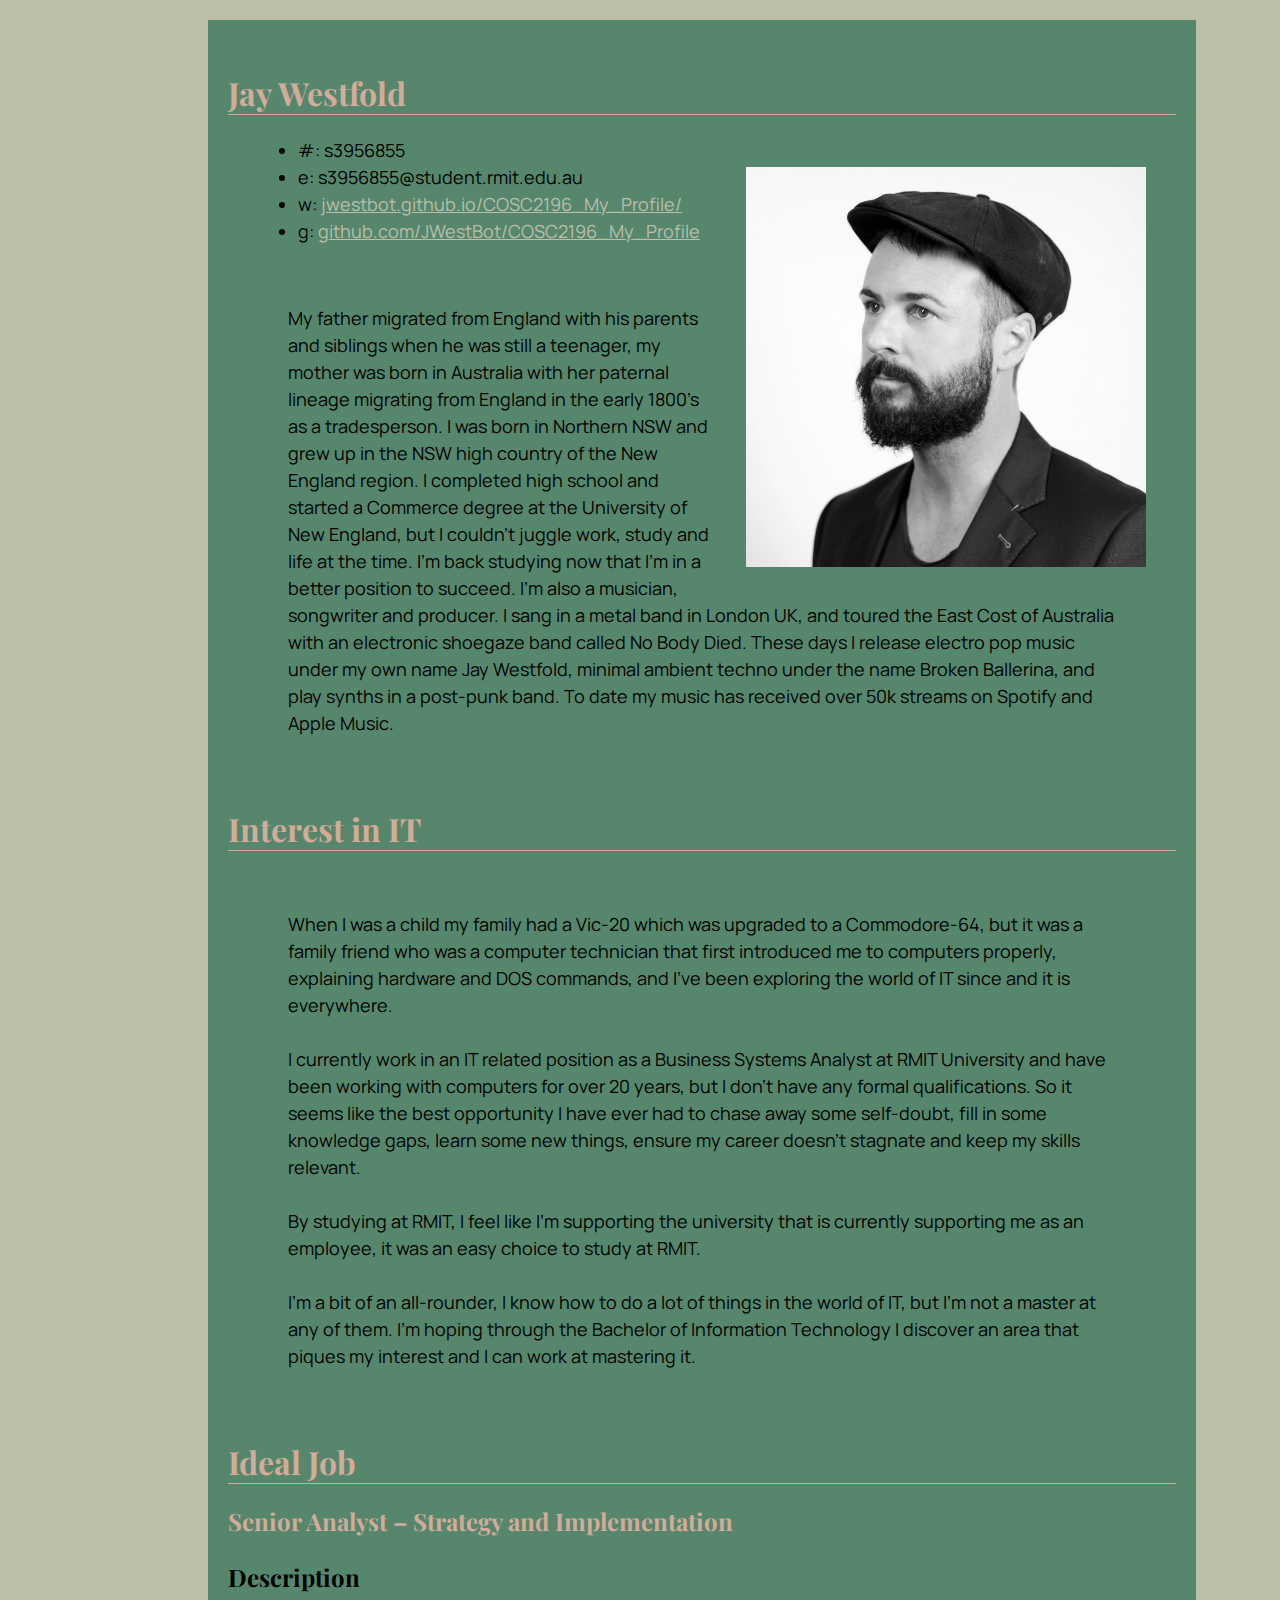
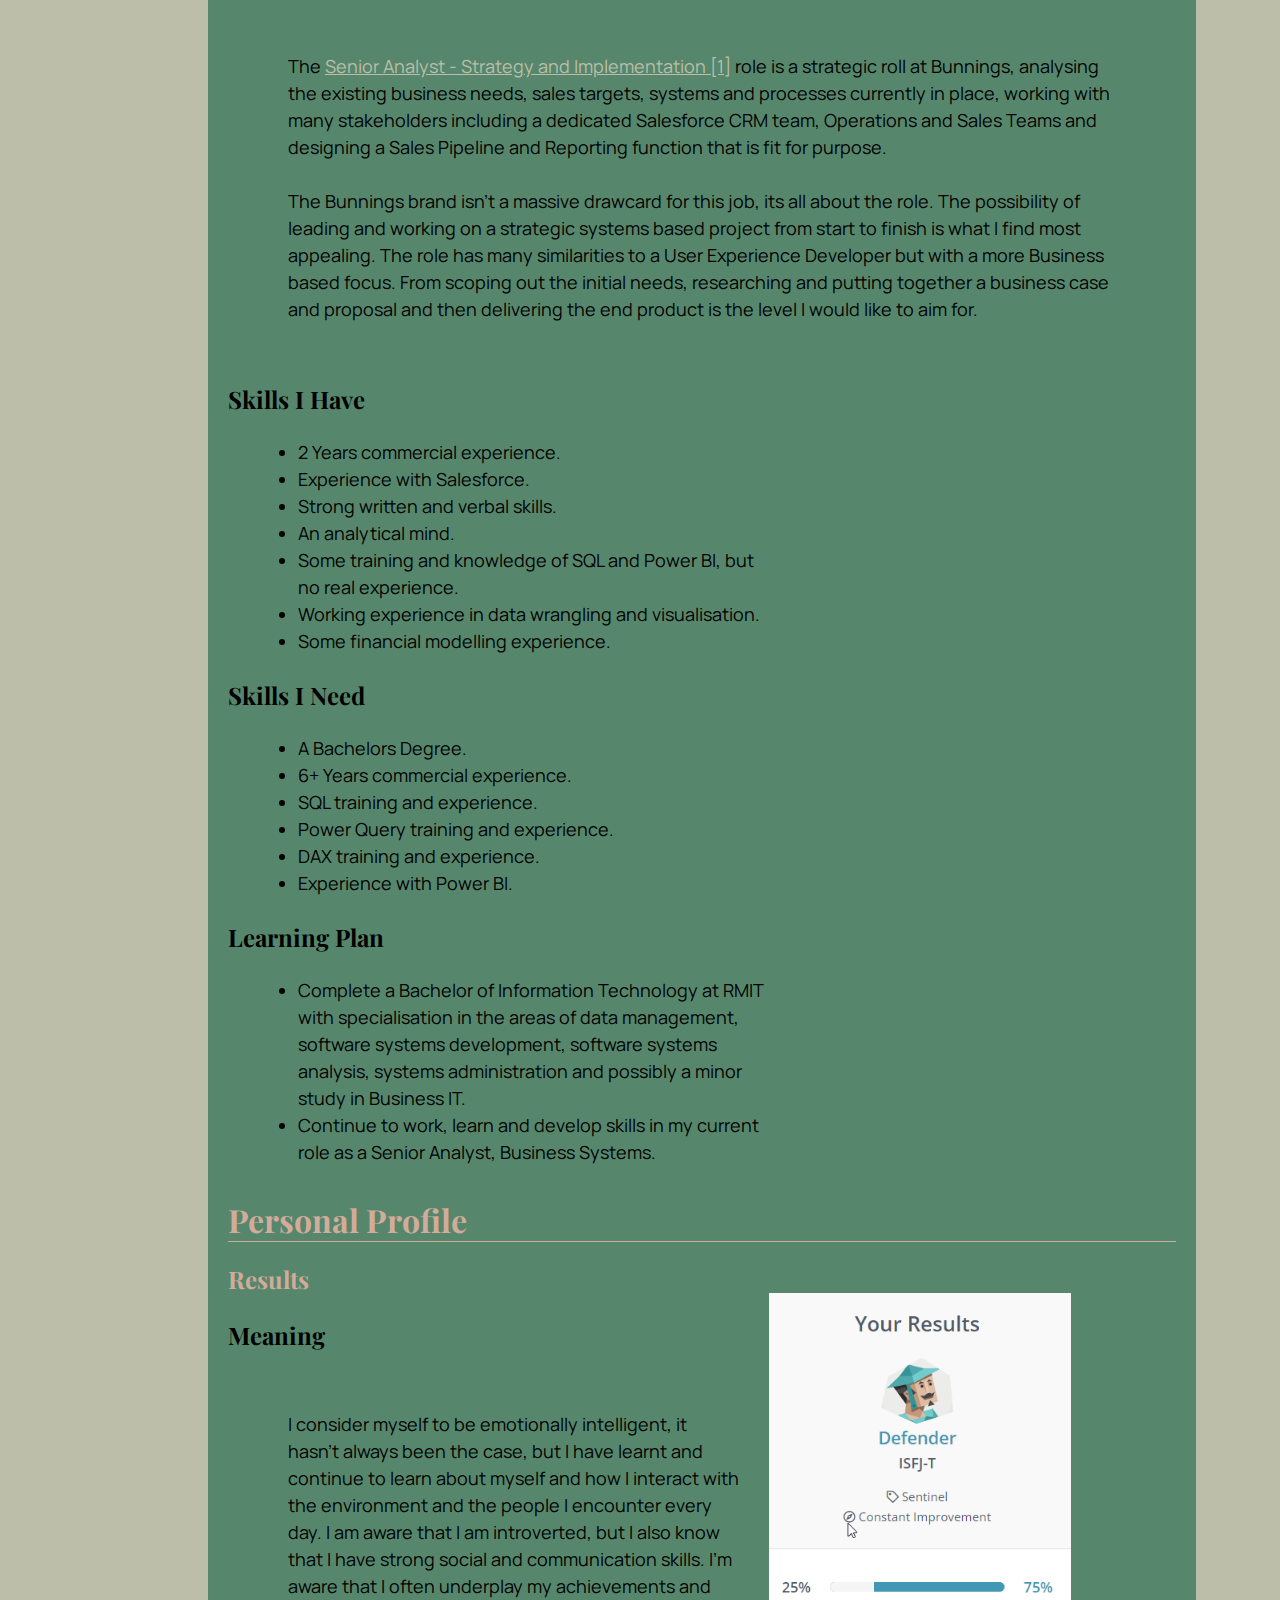
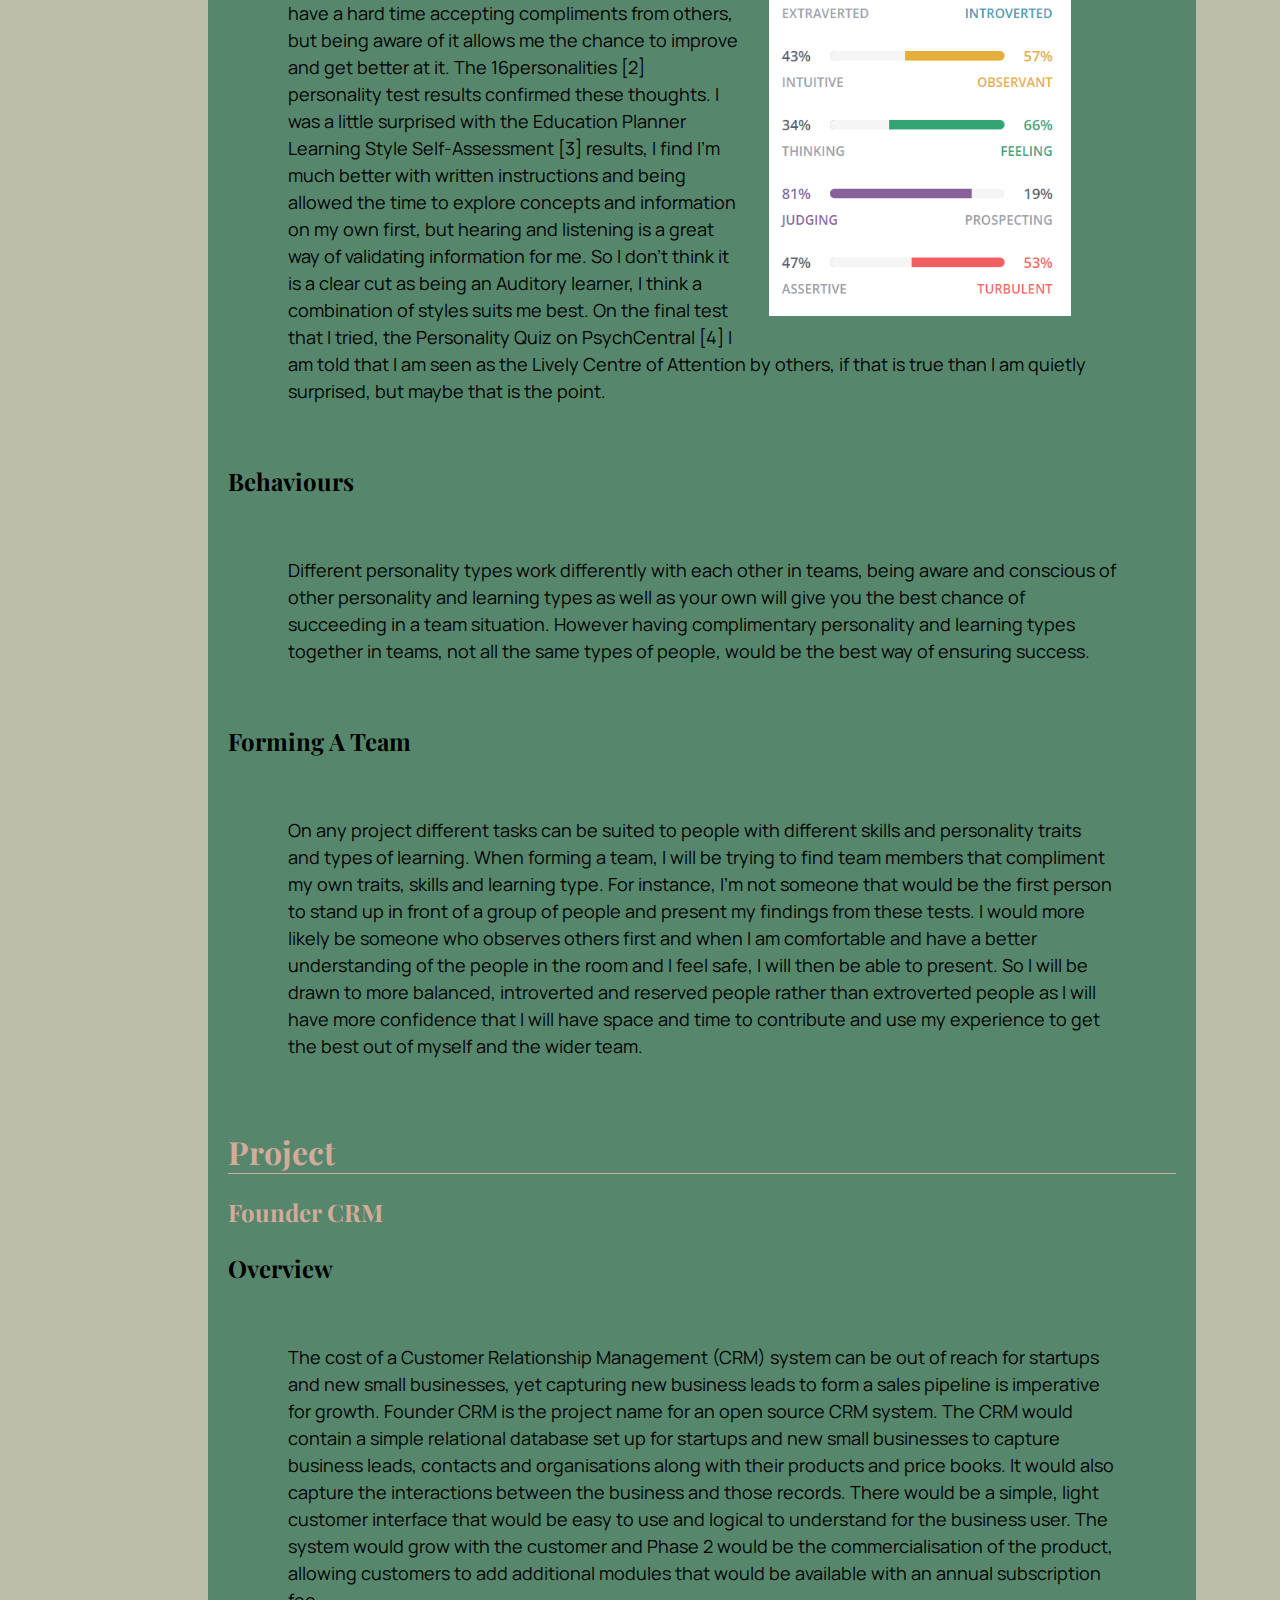
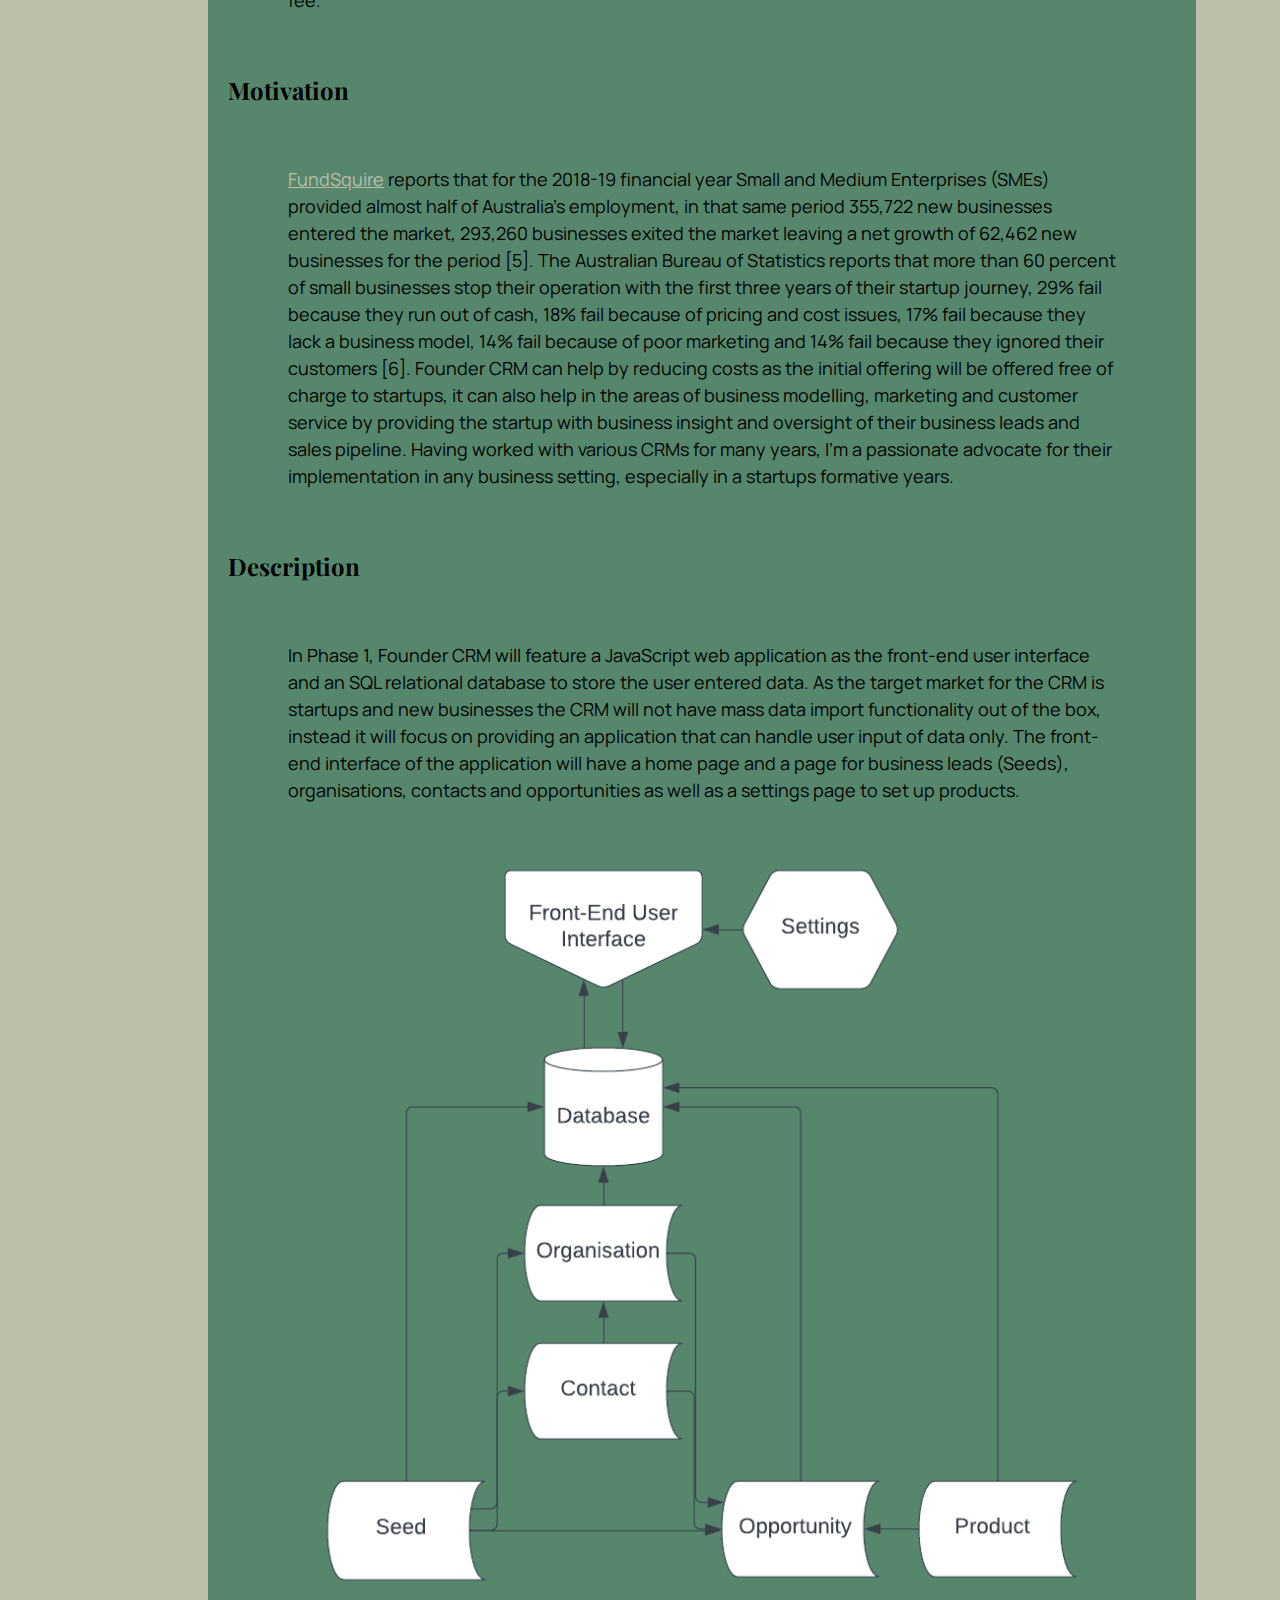
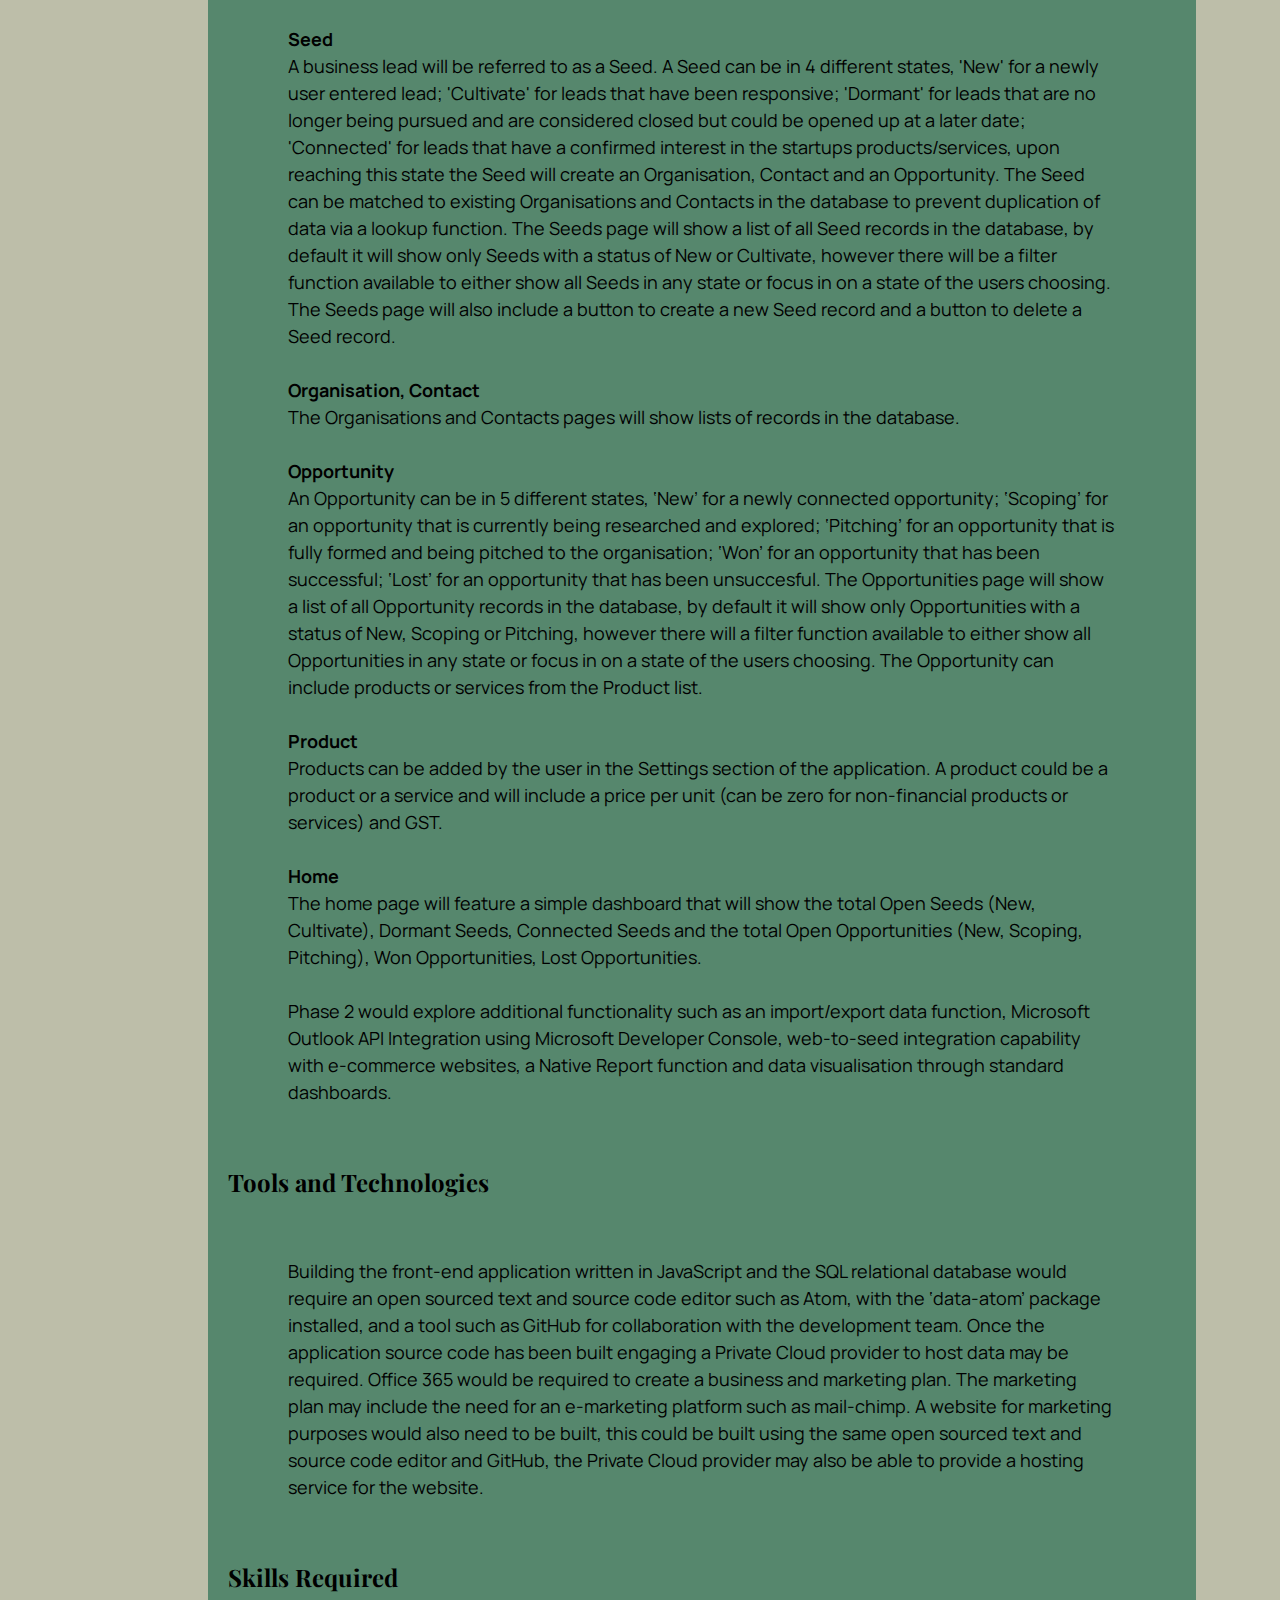
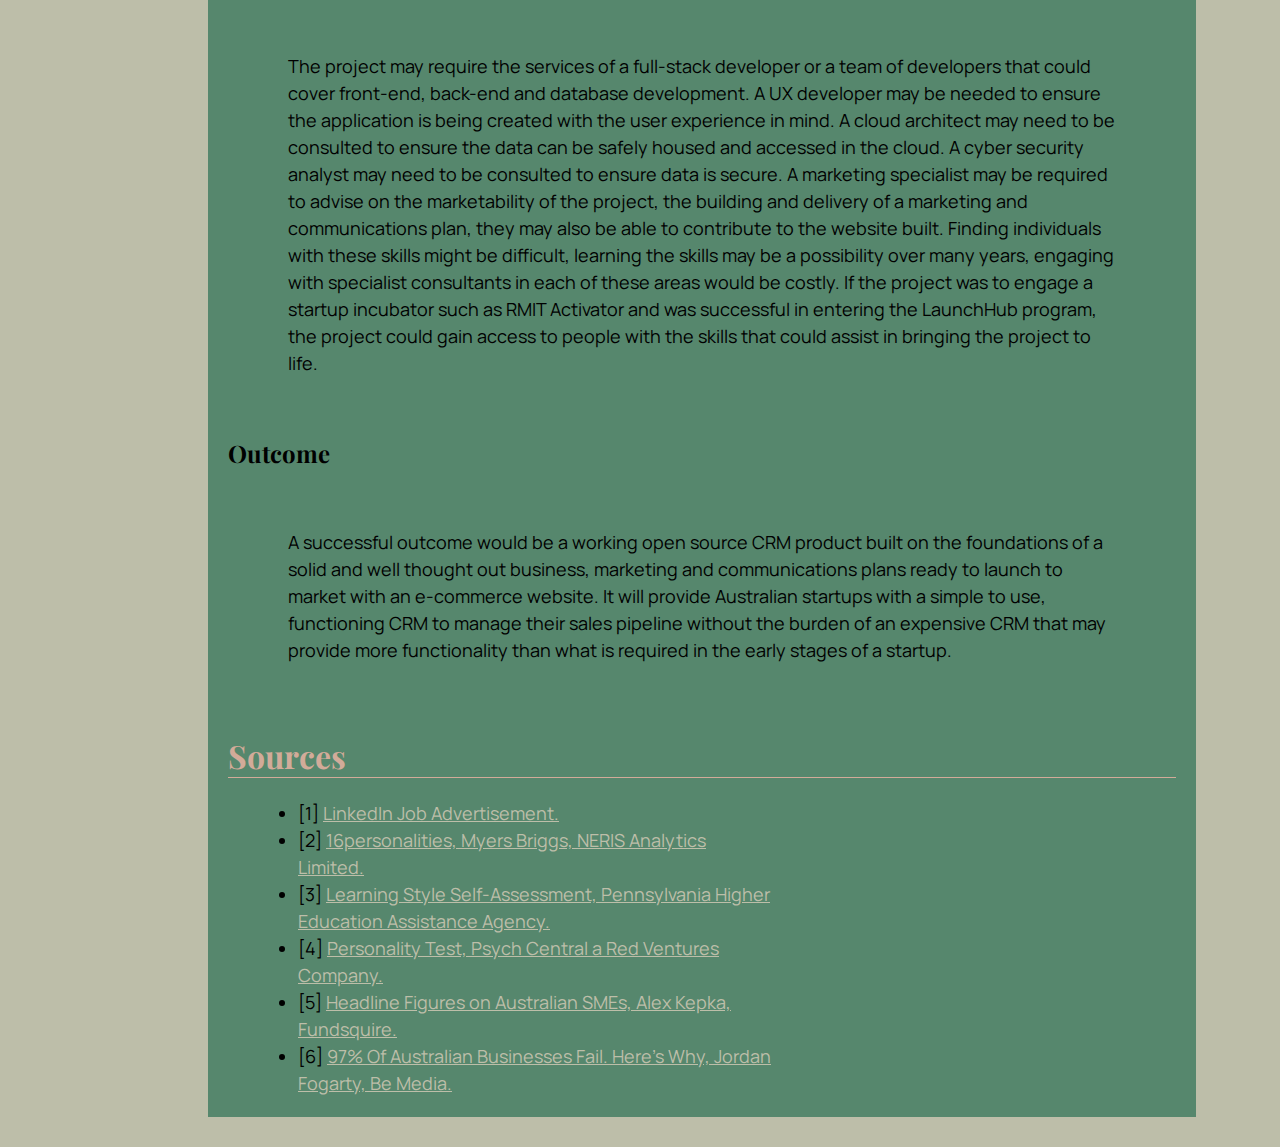
==== commit 0f025eae: "Update index.html" ====
--- a/index.html
+++ b/index.html
@@ -22,7 +22,8 @@
         <ul>
         <li>#: s3956855</li>
         <li>e: s3956855@student.rmit.edu.au
-        <li>w: <a href="https://github.com/JWestBot/COSC2196_My_Profile.git" target="_blank">github.com/JWestBot/COSC2196_My_Profile</a></li>
+        <li>w: <a href="https://jwestbot.github.io/COSC2196_My_Profile/" target="_blank">jwestbot.github.io/COSC2196_My_Profile/</a></li>
+        <li>g: <a href="https://github.com/JWestBot/COSC2196_My_Profile.git" target="_blank">github.com/JWestBot/COSC2196_My_Profile</a></li>
         </ul>
         <p>
         My father migrated from England with his parents and siblings when he was still a teenager, my mother was born in Australia with her paternal lineage migrating from England in the early 1800’s as a tradesperson. I was born in Northern NSW and grew up in the NSW high country of the New England region. I completed high school and started a Commerce degree at the University of New England, but I couldn’t juggle work, study and life at the time. I’m back studying now that I’m in a better position to succeed. I’m also a musician, songwriter and producer. I sang in a metal band in London UK, and toured the East Cost of Australia with an electronic shoegaze band called No Body Died. These days I release electro pop music under my own name Jay Westfold, minimal ambient techno under the name Broken Ballerina, and play synths in a post-punk band. To date my music has received over 50k streams on Spotify and Apple Music.
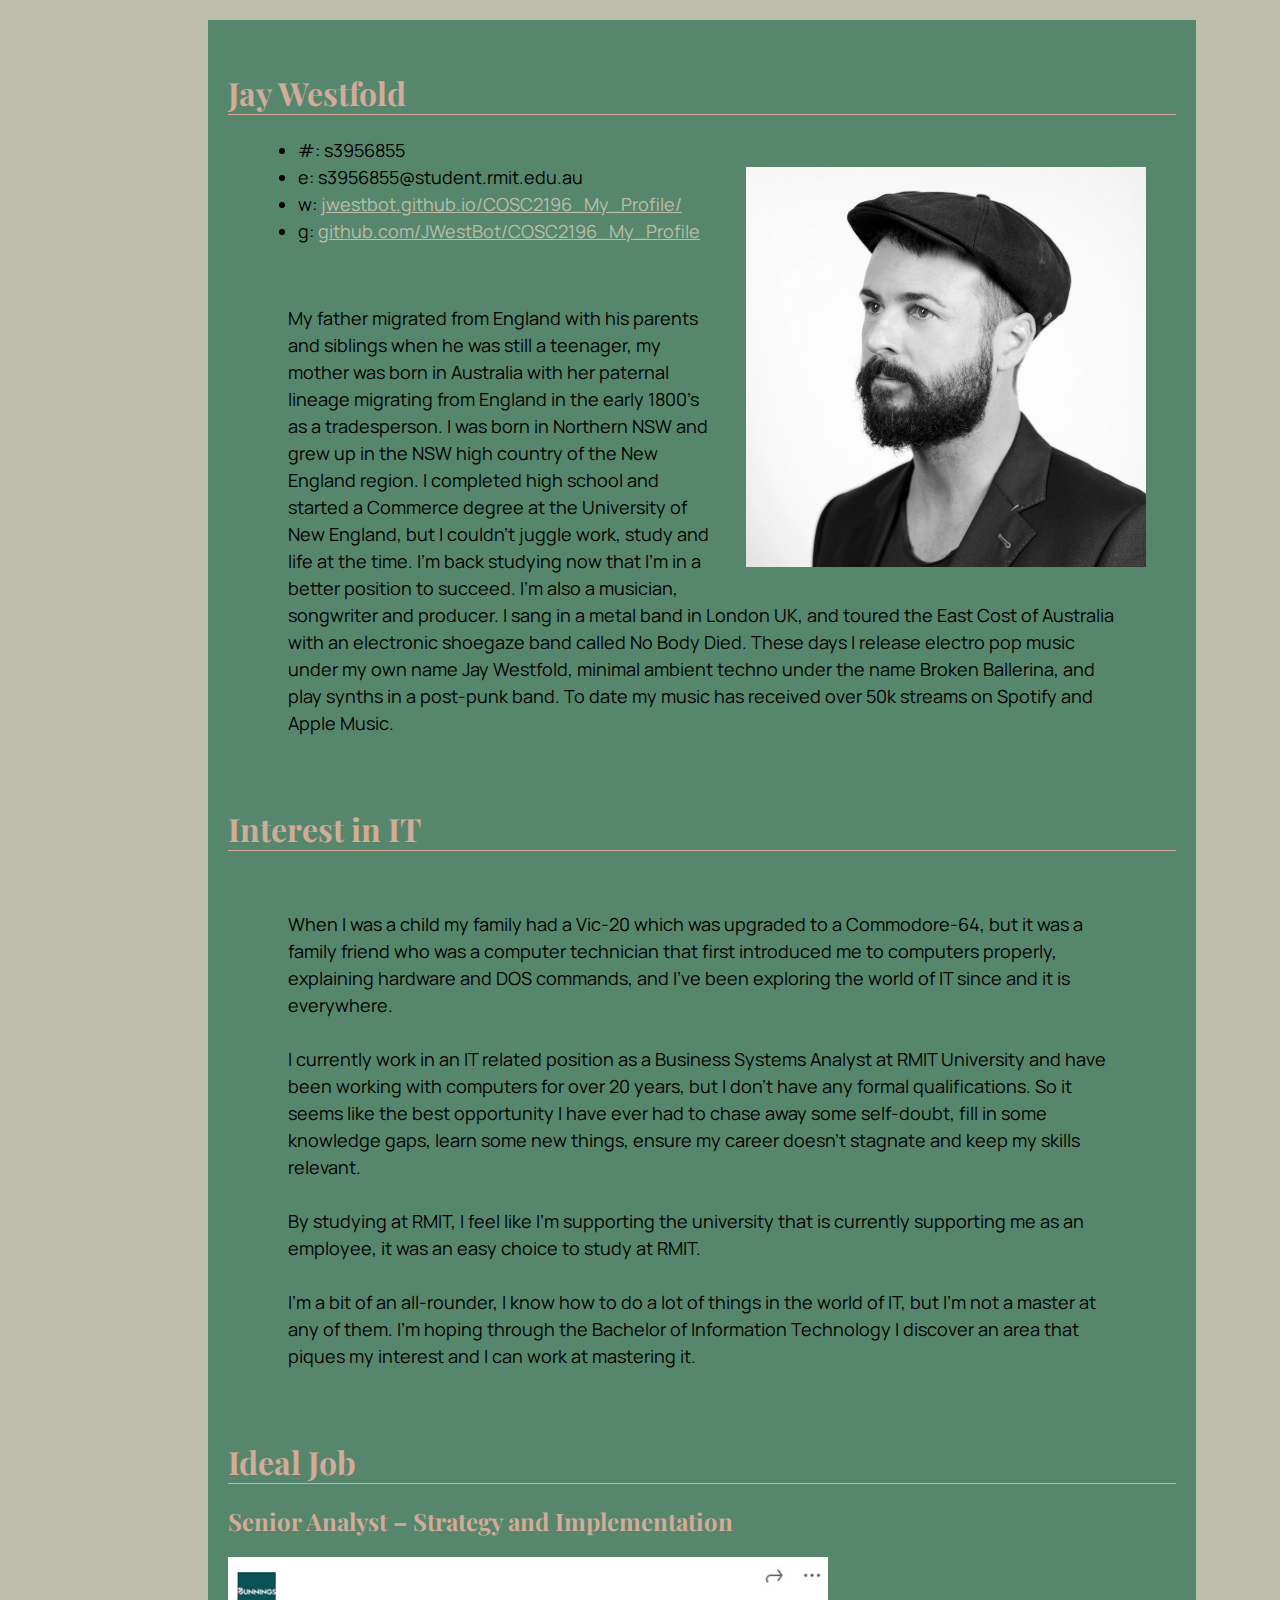
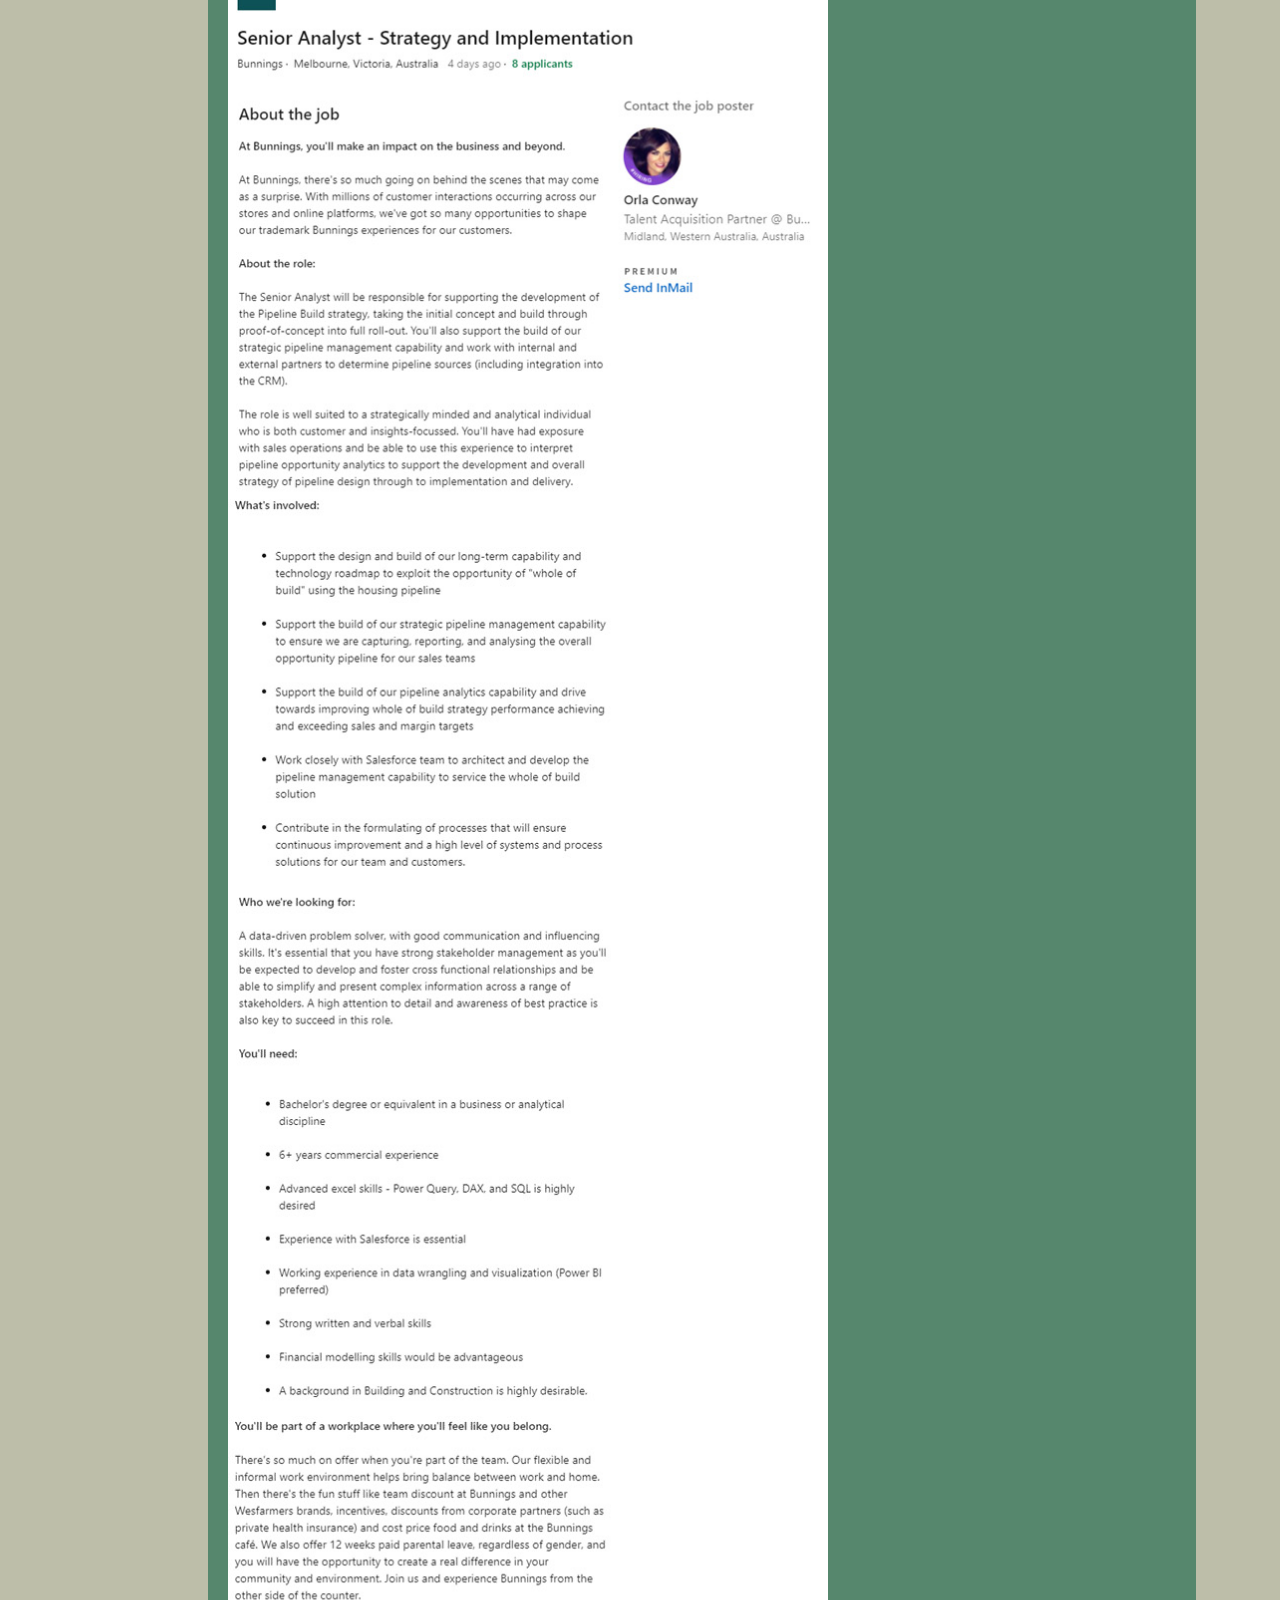
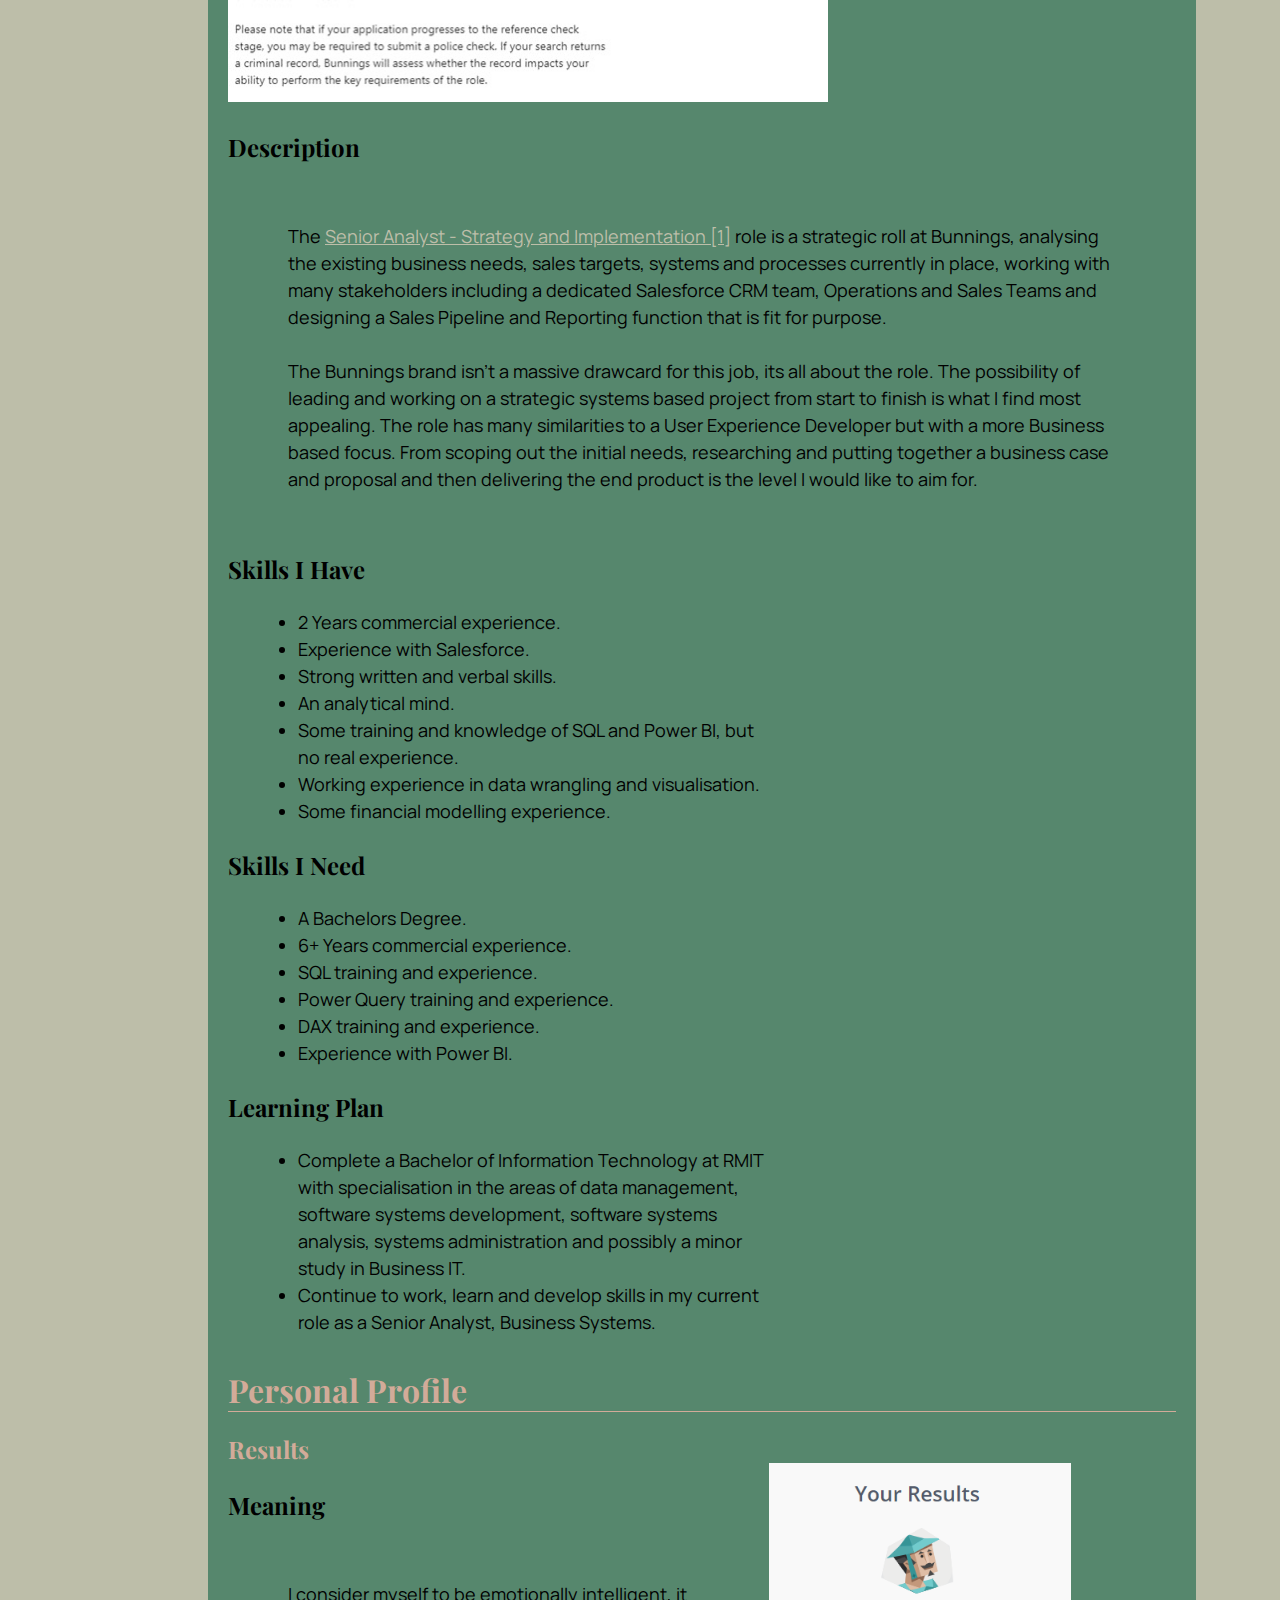
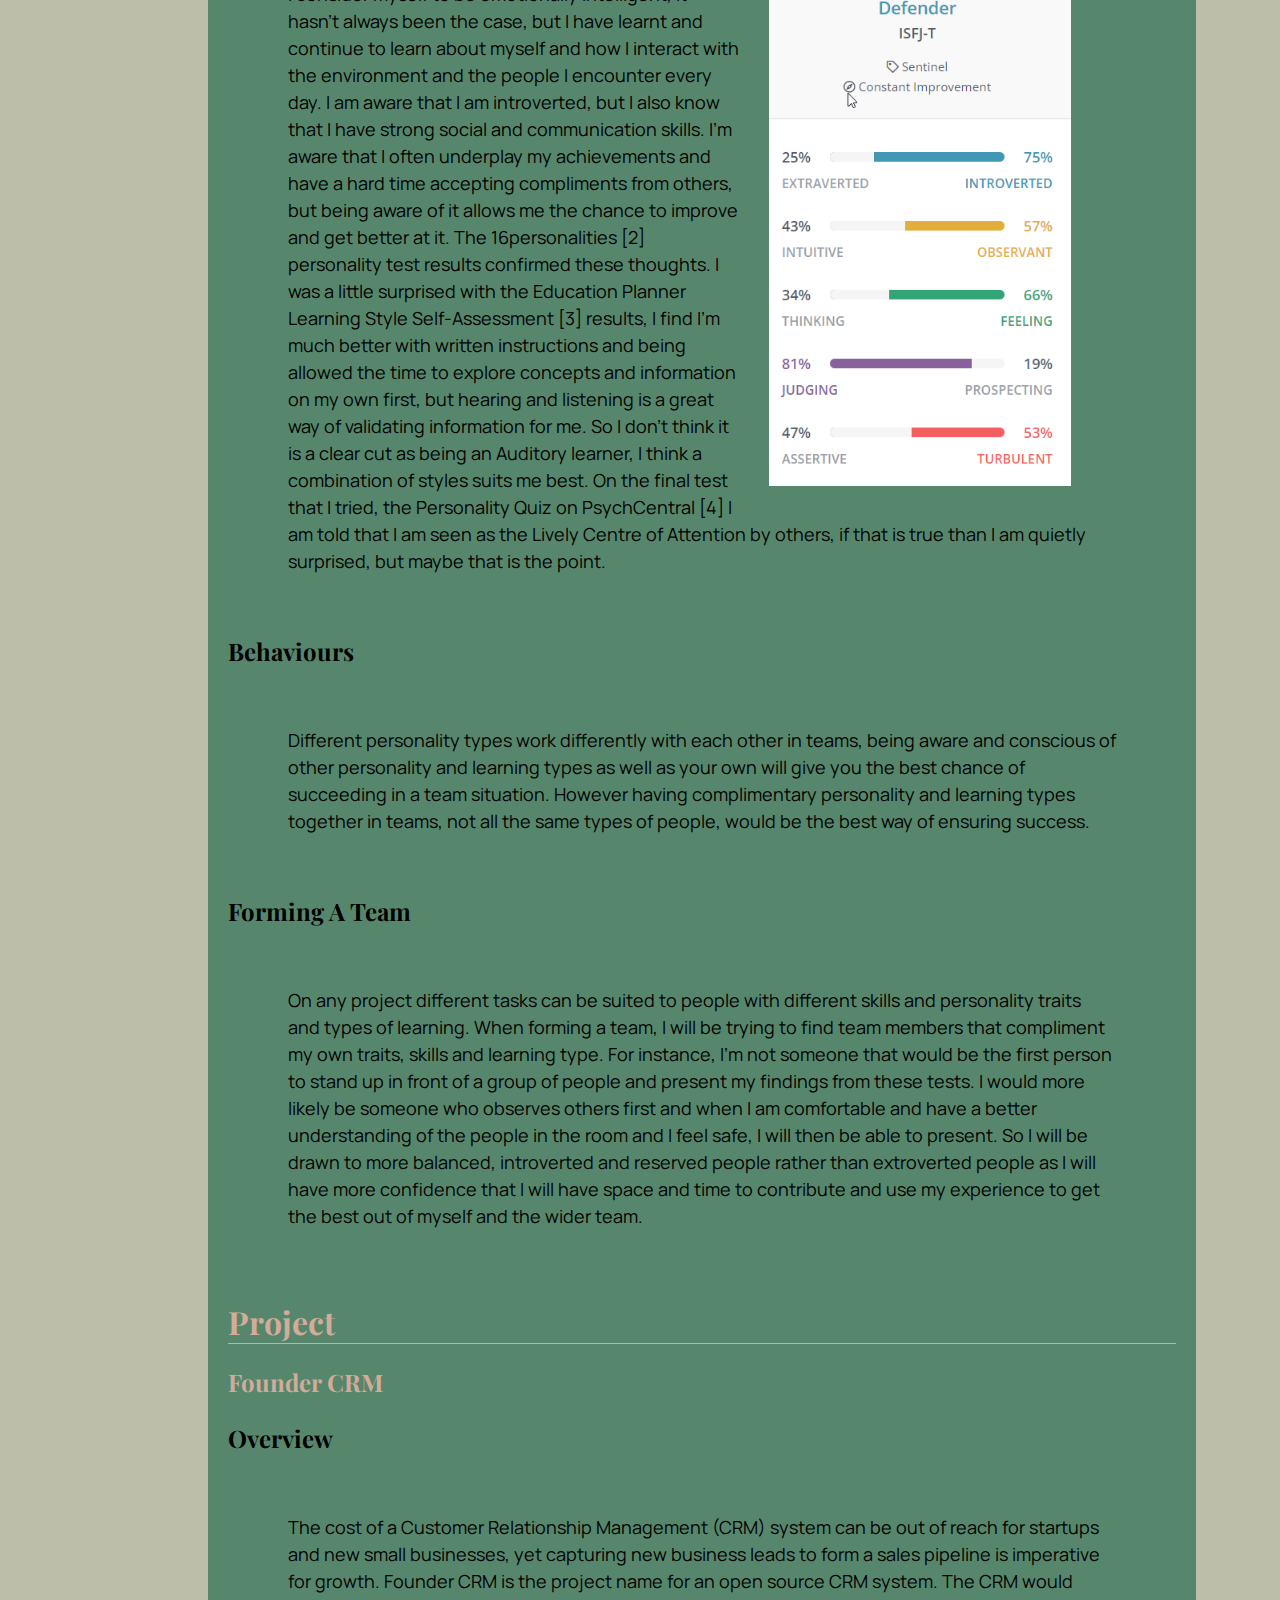
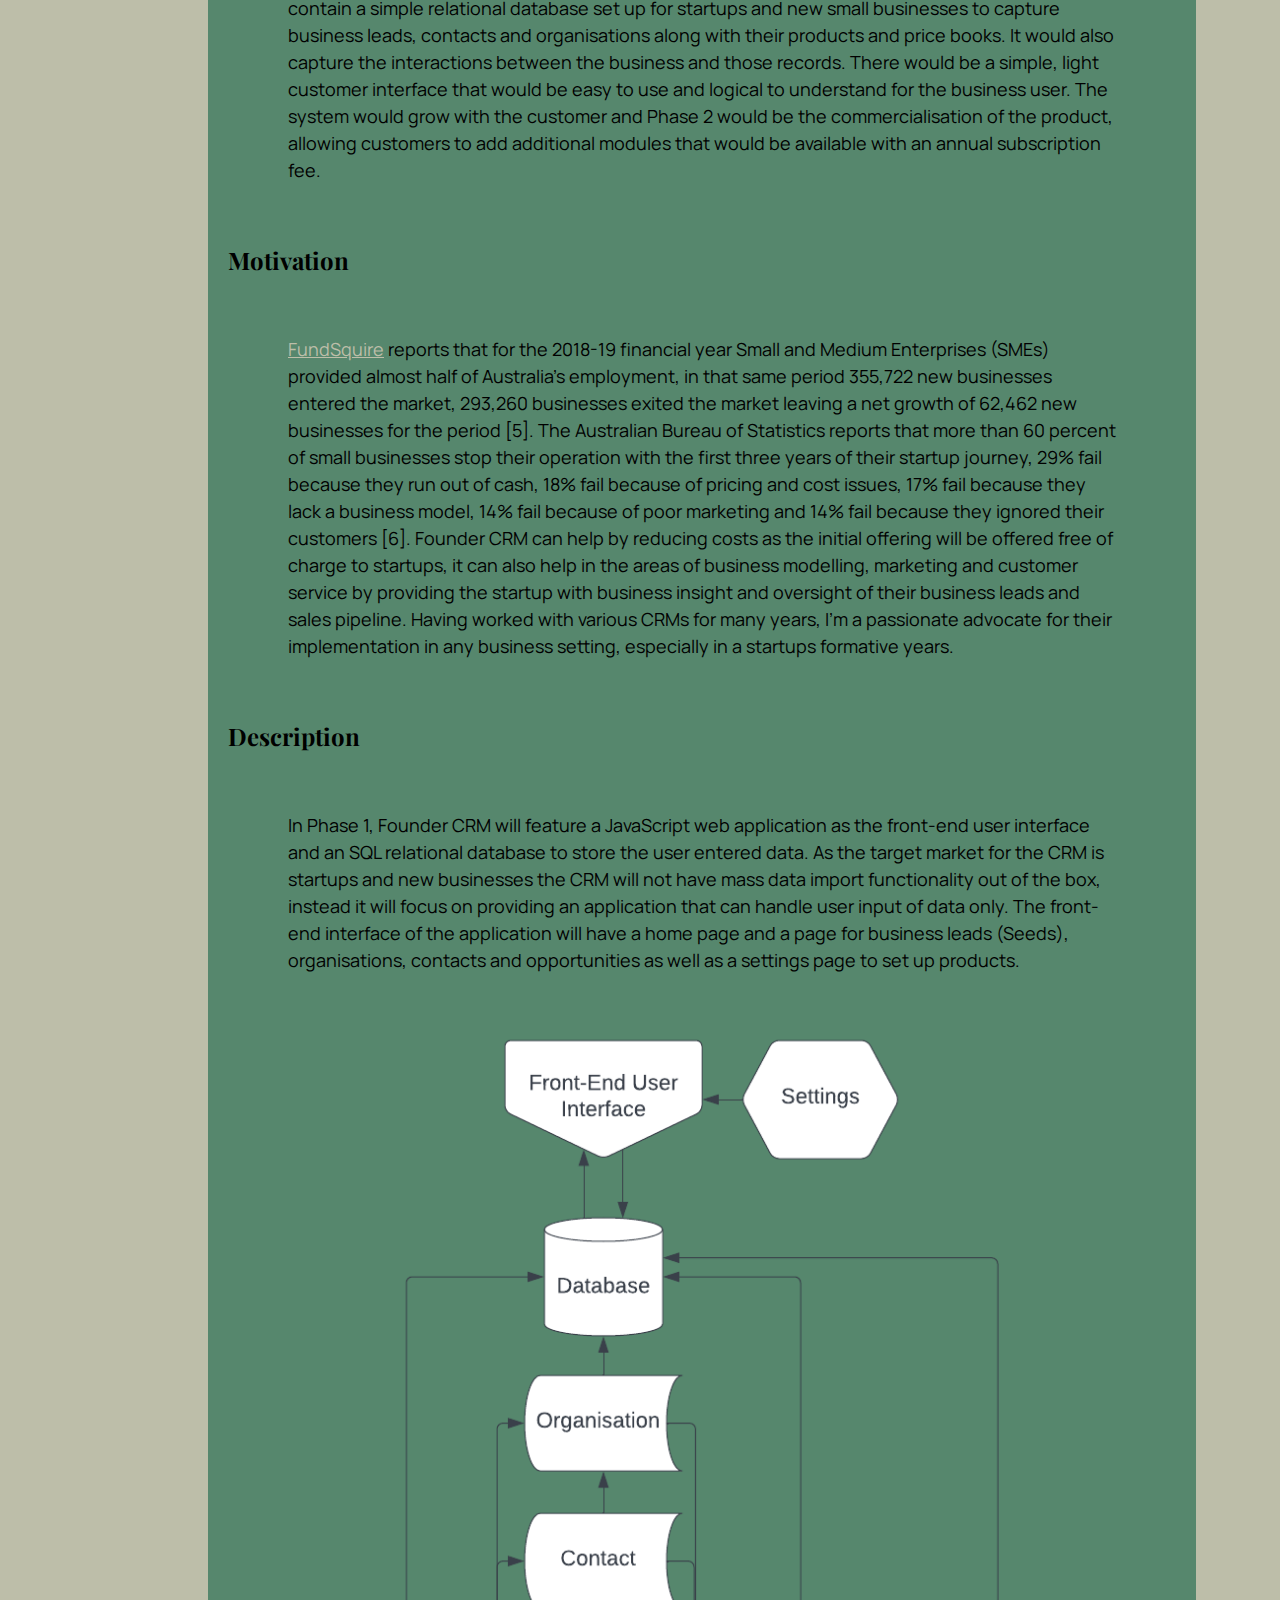
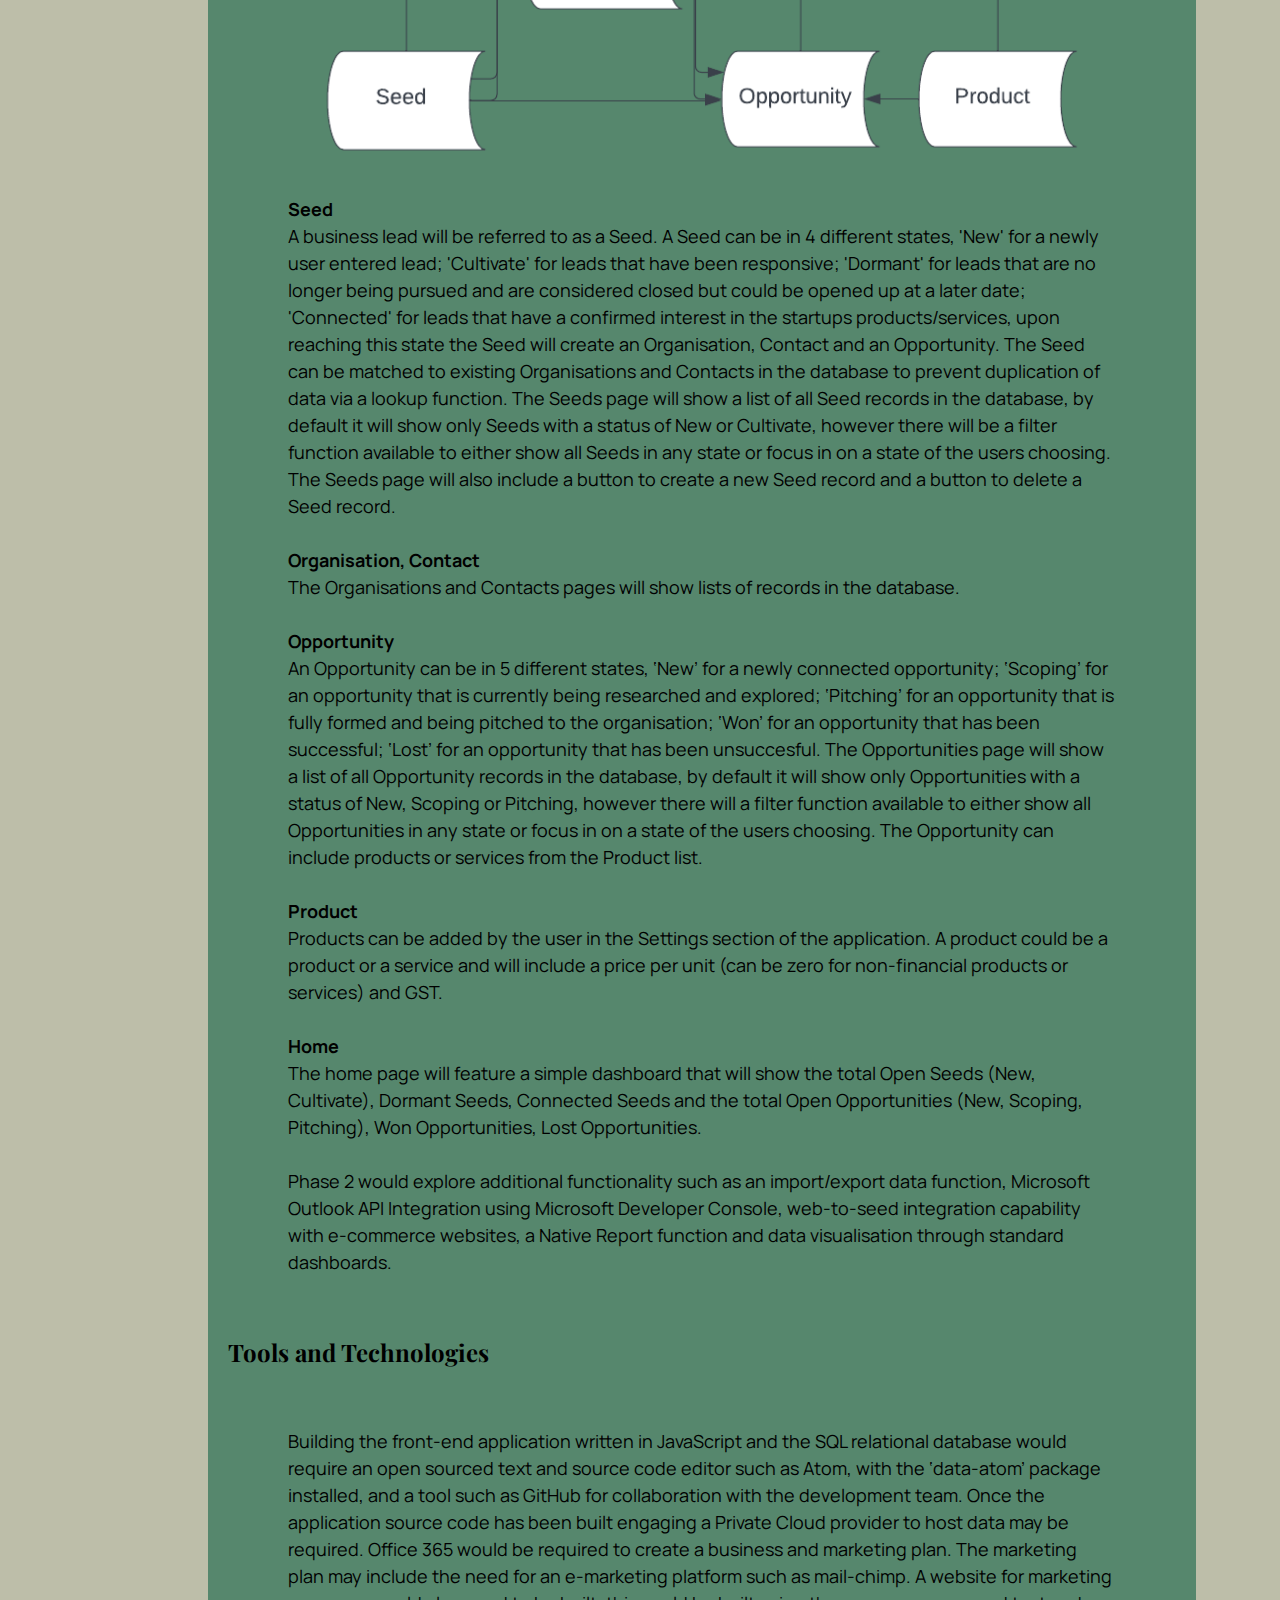
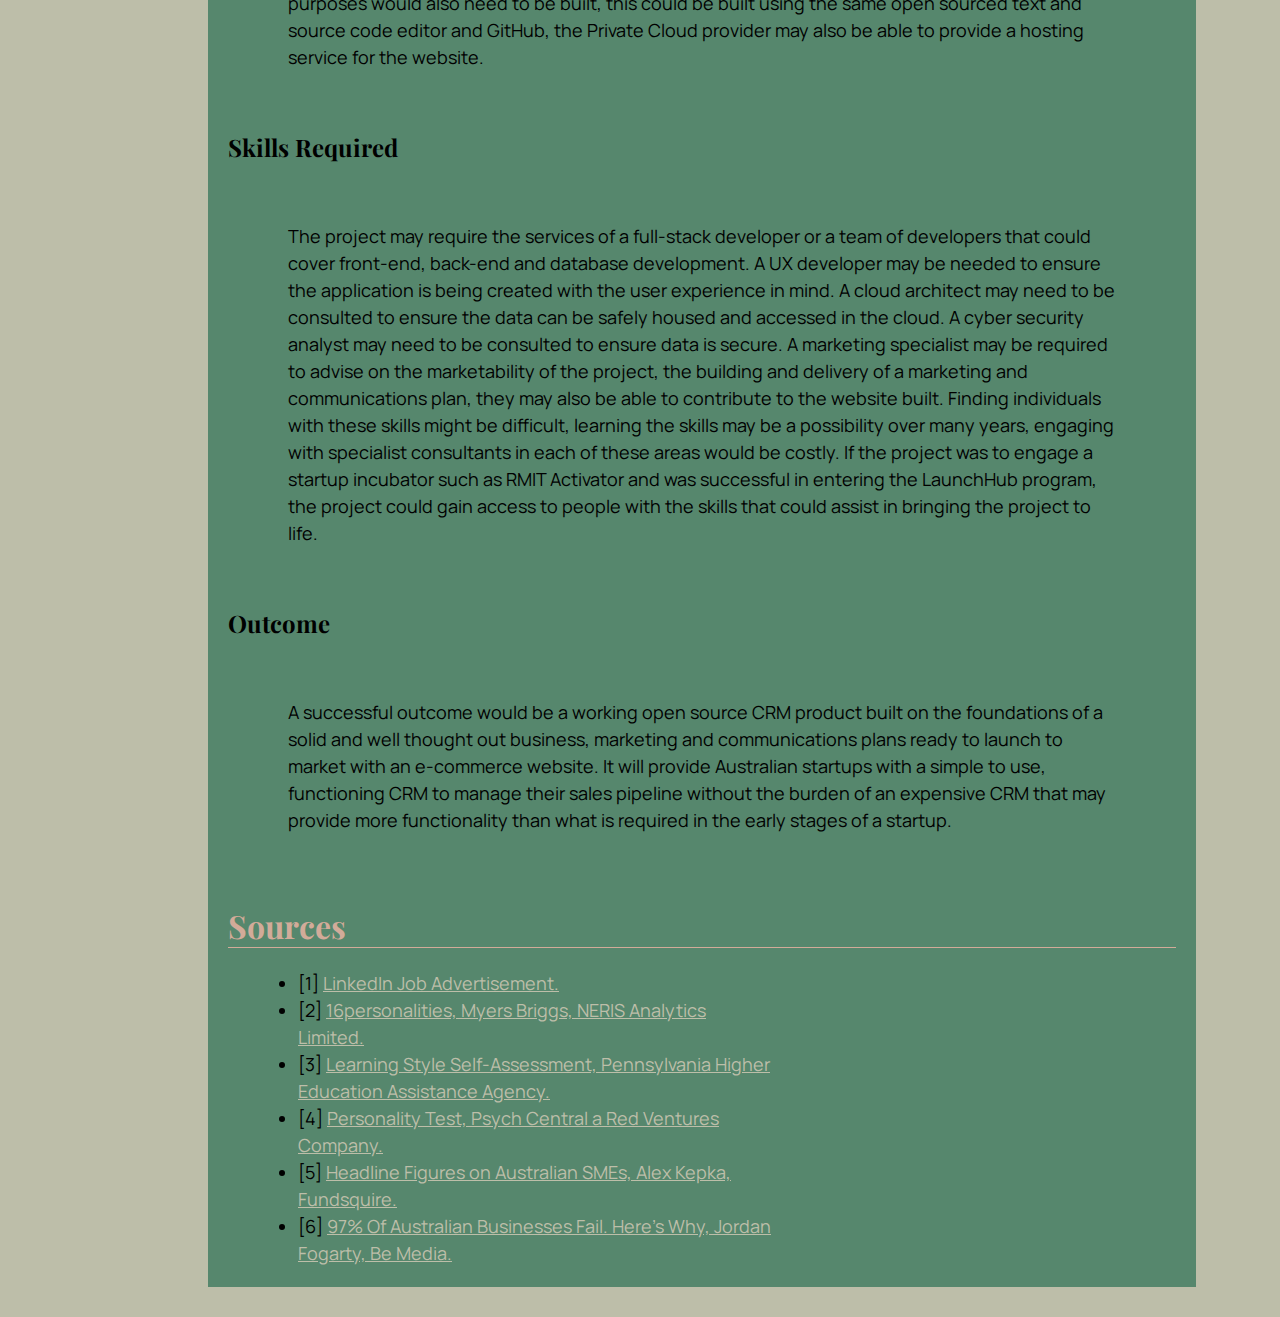
==== commit 751382ee: "Insert Image from Image Folder" ====
--- a/index.html
+++ b/index.html
@@ -56,6 +56,7 @@
           <div class="sectionContent">
             <article>
               <h2>Senior Analyst – Strategy and Implementation</h2>
+              <img src="images\Job Snapshot Combined.jpg" alt="CRM Data Structure Diagram." style="width:600px; height:auto;"/>
                 <h3>Description</h3>
                   <p>
                   The <a href="https://au.linkedin.com/jobs/view/senior-analyst-strategy-and-implementation-at-bunnings-2929585735" target="_blank">Senior Analyst - Strategy and Implementation [1]</a> role is a strategic roll at Bunnings, analysing the existing business needs, sales targets, systems and processes currently in place, working with many stakeholders including a dedicated Salesforce CRM team, Operations and Sales Teams and designing a Sales Pipeline and Reporting function that is fit for purpose.
